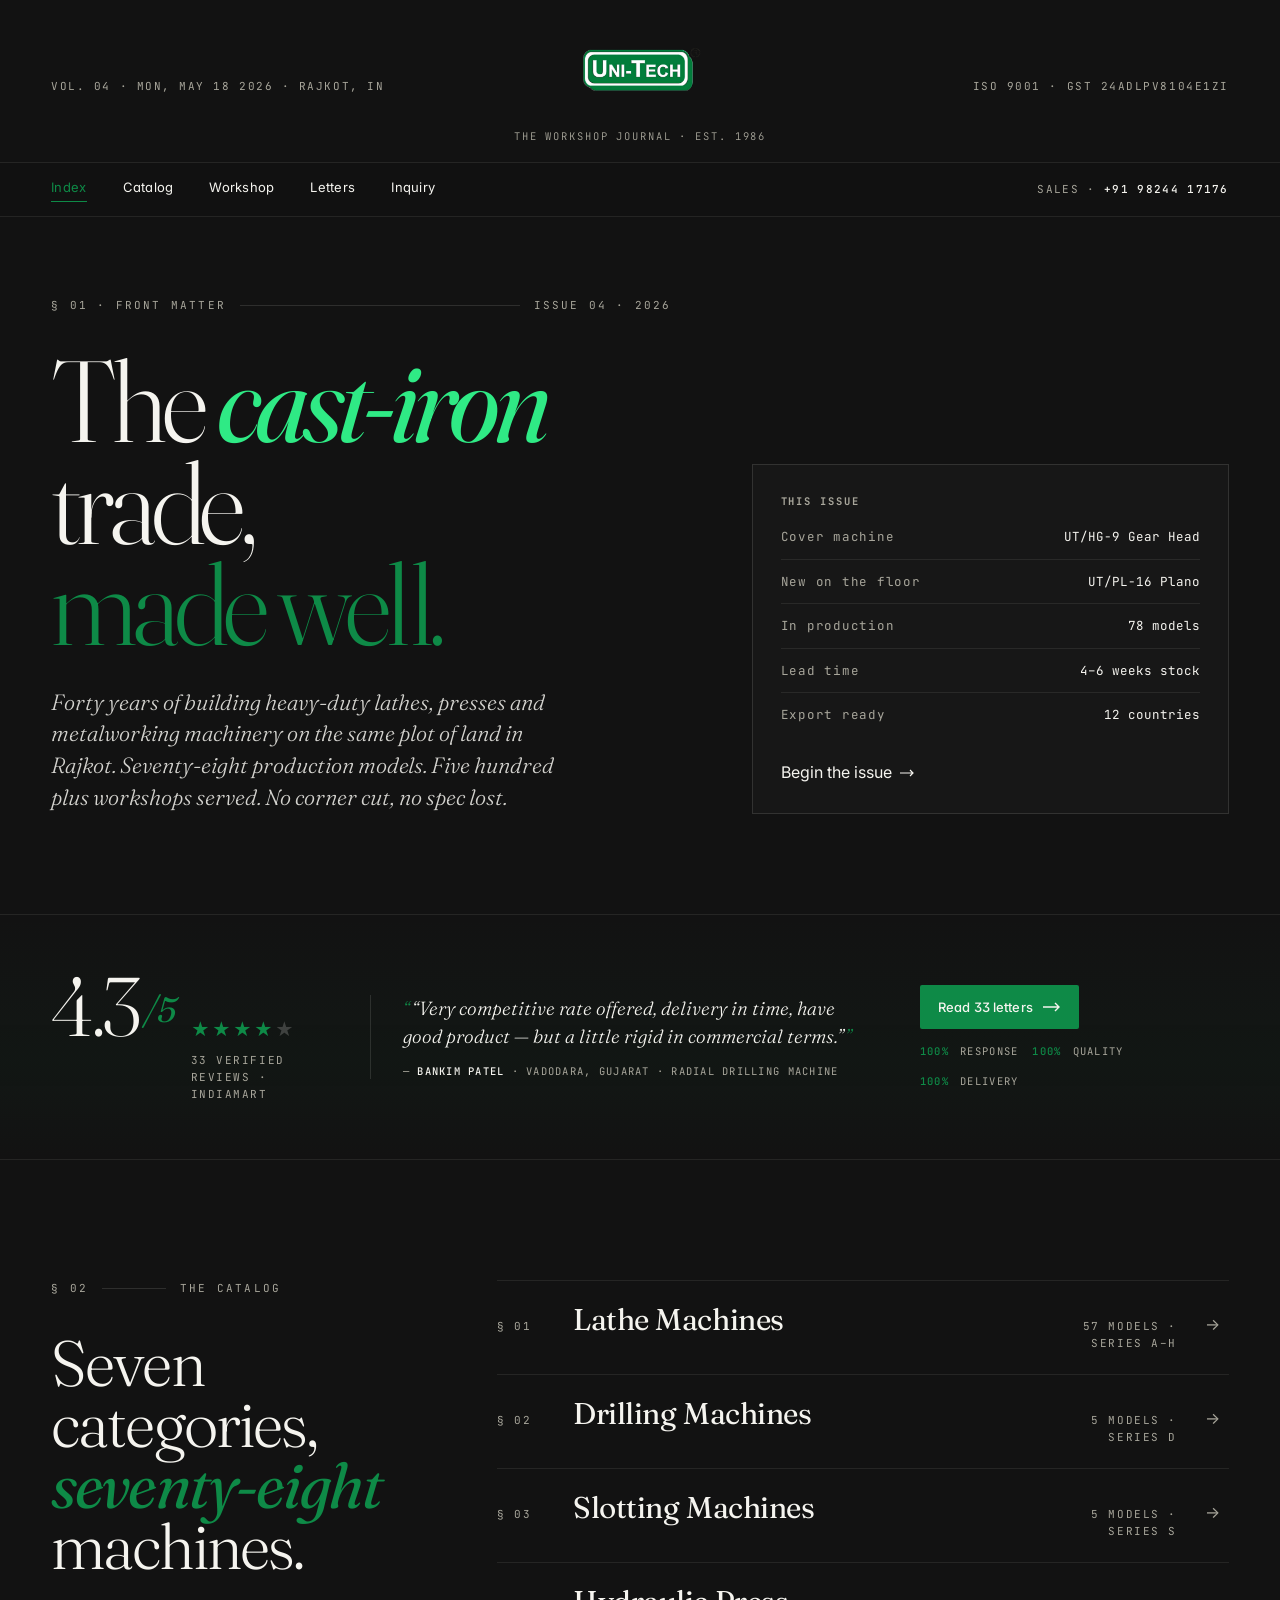
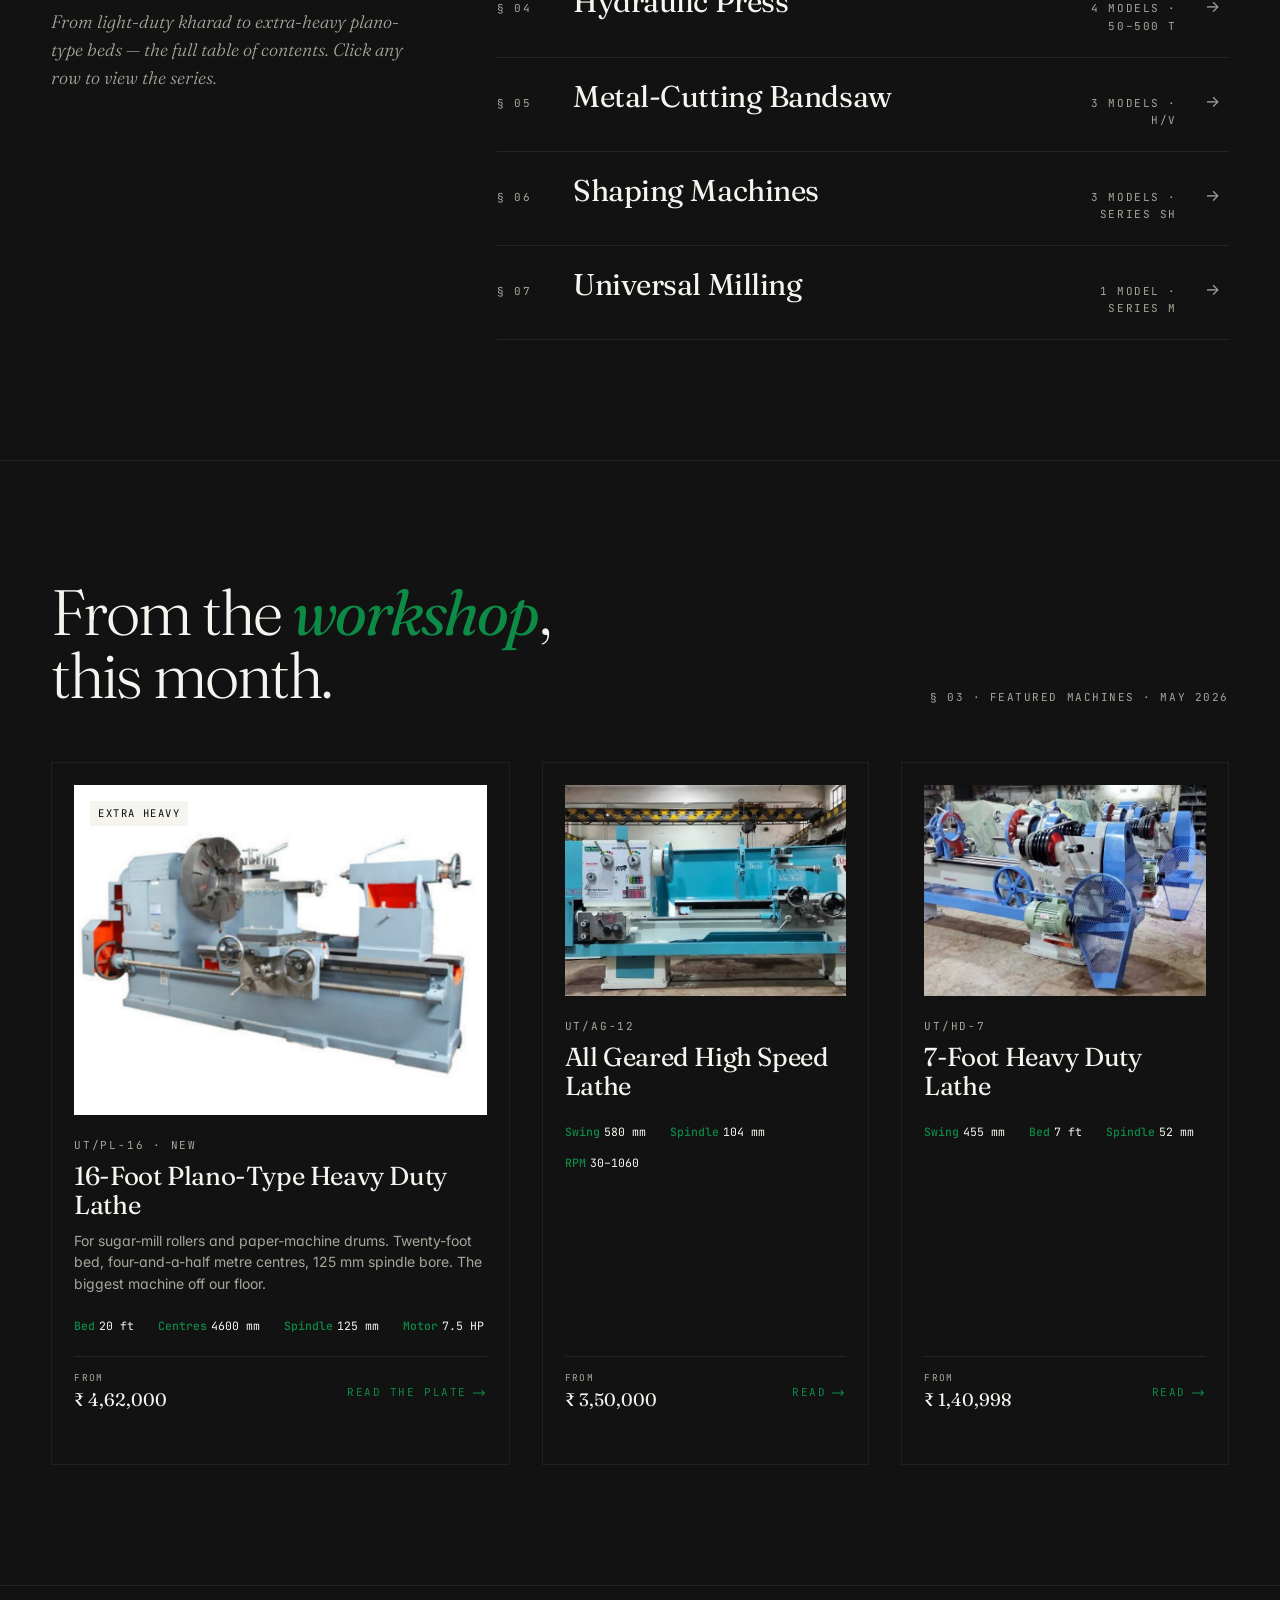
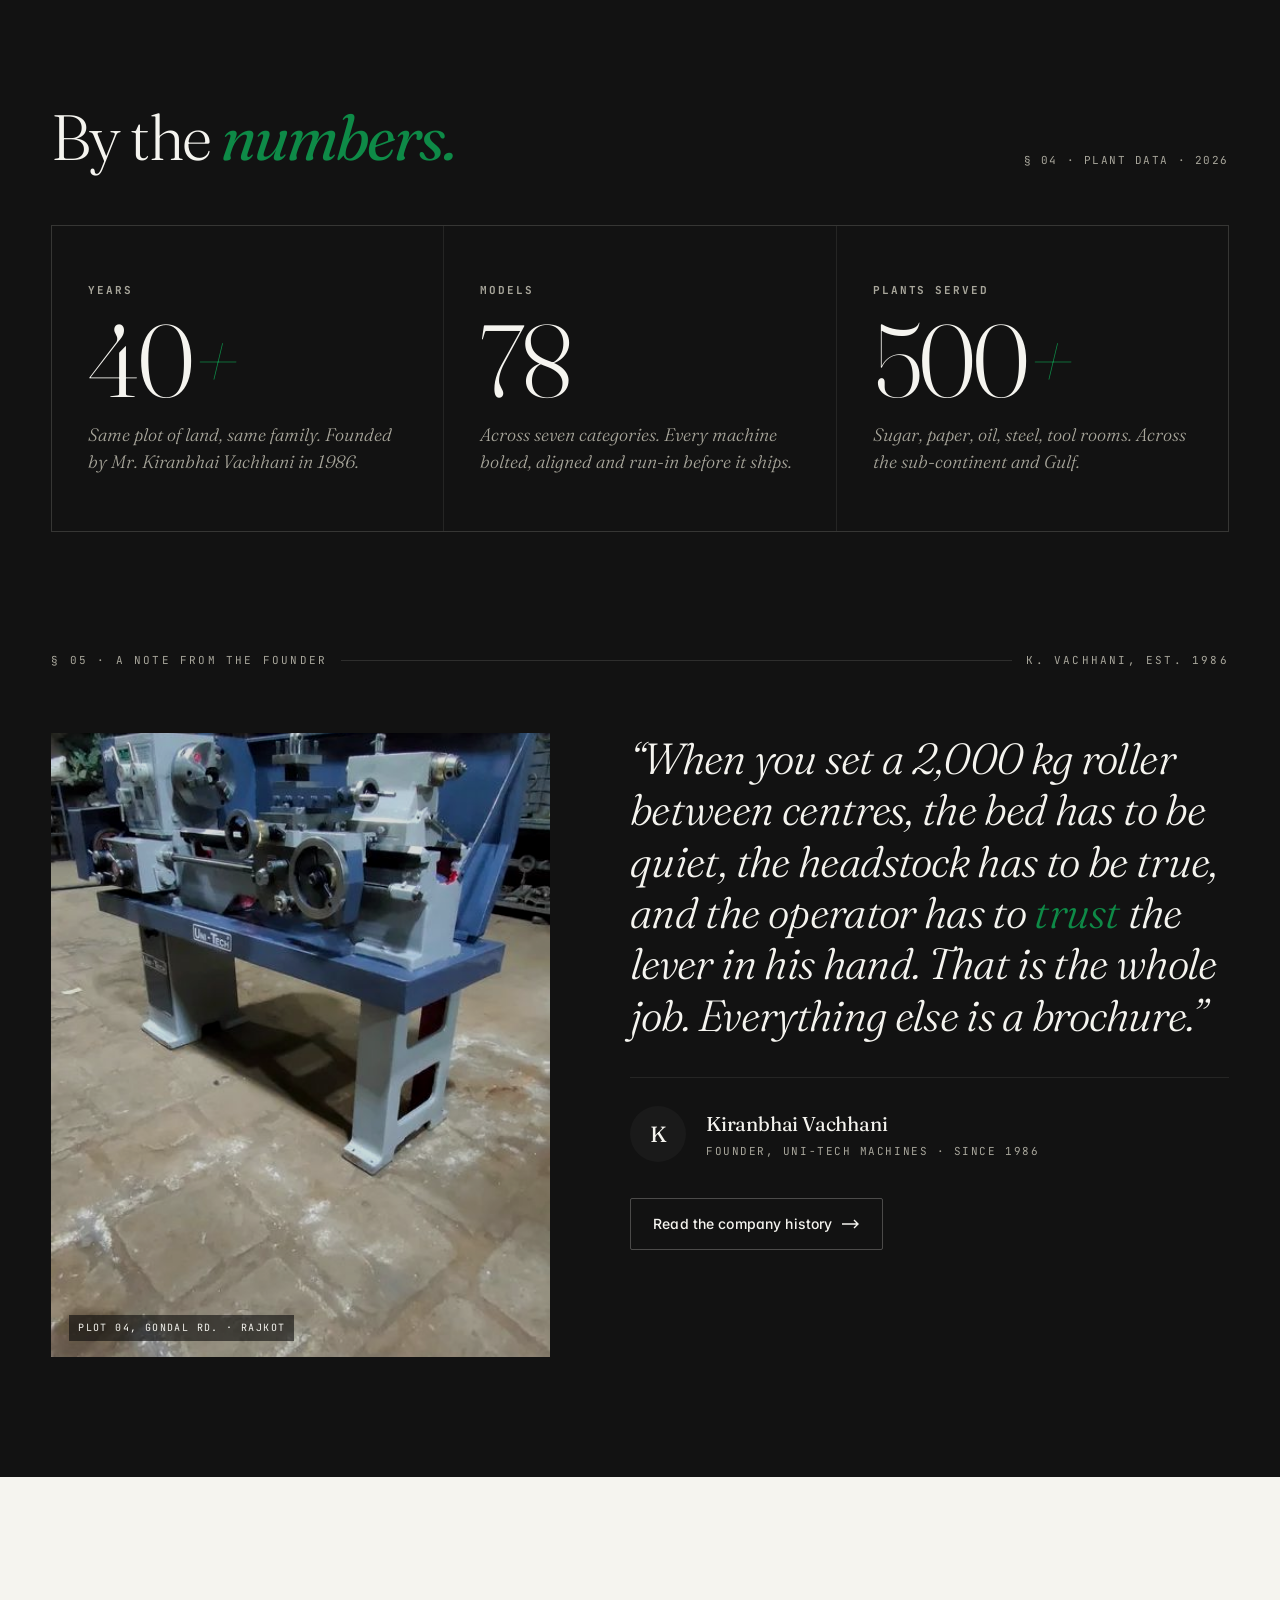
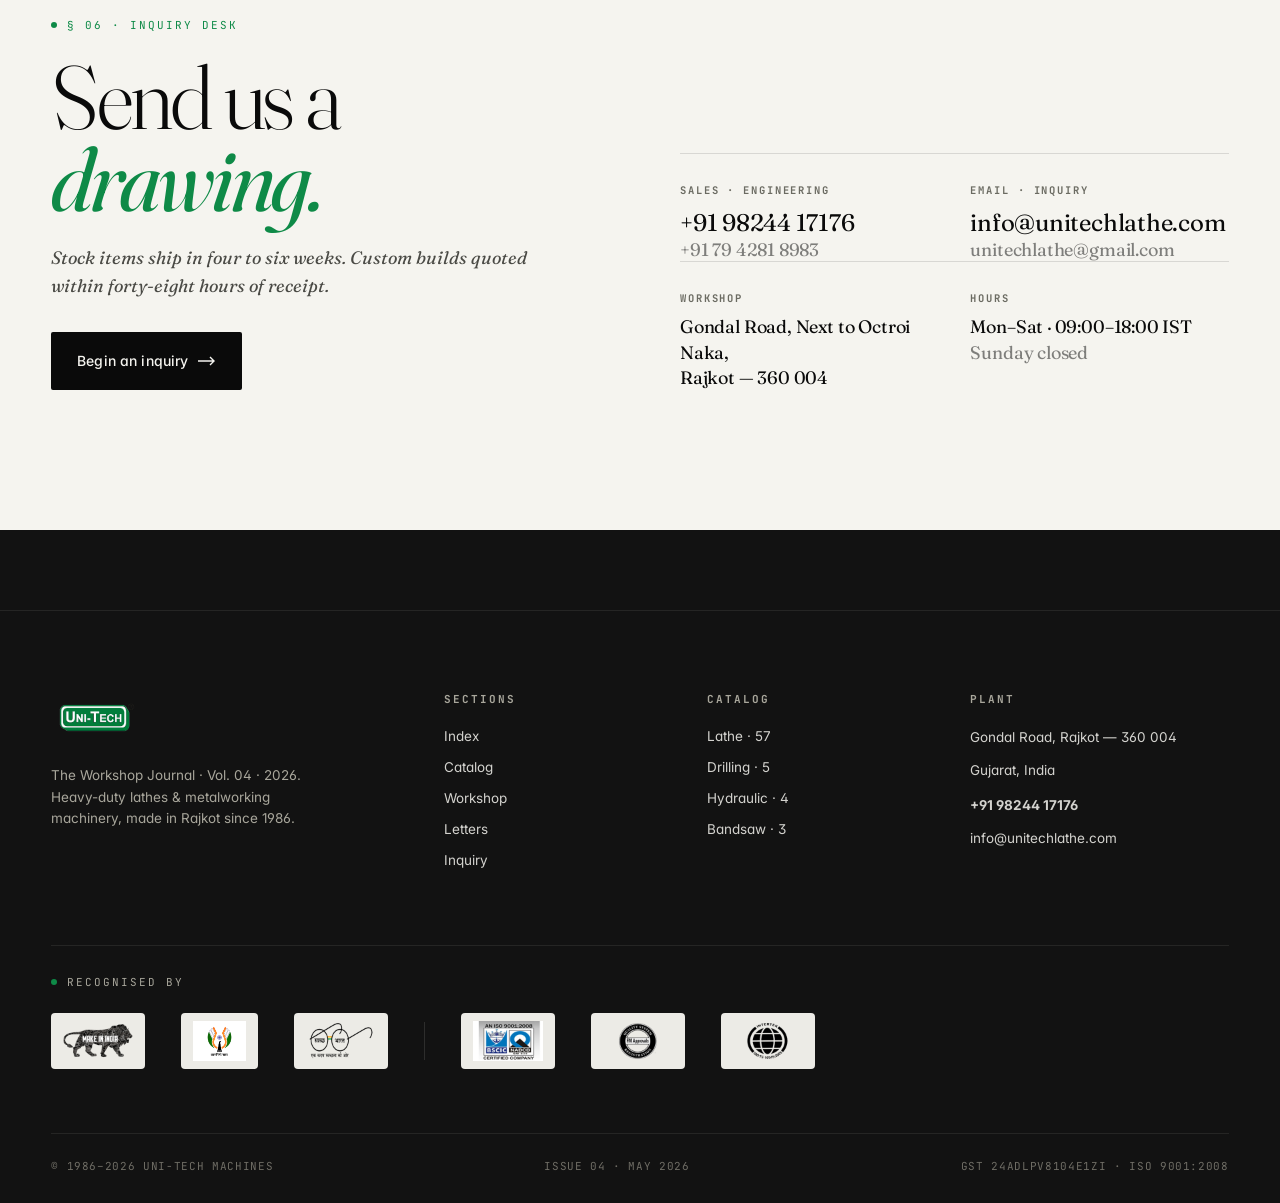
==== index.html @ 5b6d9d70 "Update UniTech website with latest changes" ====
<!doctype html>
<html lang="en">
<head>
  <meta charset="UTF-8" />
  <meta name="viewport" content="width=device-width, initial-scale=1" />

  <!-- Primary SEO -->
  <title>Uni-Tech Machines — Heavy-Duty Lathe & Industrial Machinery Manufacturer in Rajkot, India</title>
  <meta name="description" content="Manufacturer of heavy-duty lathe machines, hydraulic press, slotting, drilling, shaping and bandsaw machines in Rajkot, Gujarat since 1986. 78 production models. ISO 9001:2008 certified. Trusted by 500+ workshops across India and 12 export markets." />
  <meta name="keywords" content="lathe machine manufacturer, heavy duty lathe, gear head lathe, plano type lathe, hydraulic press, slotting machine, drilling machine, bandsaw machine, milling machine, Rajkot, Gujarat, India, Uni-Tech Machines, ISO 9001:2008, industrial machinery, metalworking equipment" />
  <meta name="author" content="Uni-Tech Machines" />
  <meta name="robots" content="index, follow, max-image-preview:large" />
  <link rel="canonical" href="https://www.unitechmachines.in/" />
  <meta name="theme-color" content="#0E8A47" />
  <link rel="icon" href="img/logos/fevicon.png" />

  <!-- Open Graph -->
  <meta property="og:type" content="website" />
  <meta property="og:site_name" content="Uni-Tech Machines" />
  <meta property="og:title" content="Uni-Tech Machines — Heavy-Duty Lathes Since 1986" />
  <meta property="og:description" content="Manufacturer of industrial lathe machines, hydraulic press and metalworking equipment in Rajkot, Gujarat. 78 production models, ISO 9001:2008 certified." />
  <meta property="og:url" content="https://www.unitechmachines.in/" />
  <meta property="og:image" content="https://www.unitechmachines.in/img/products/heavy-duty-gear-head-lathe-machine.jpg" />
  <meta property="og:locale" content="en_IN" />

  <!-- Twitter -->
  <meta name="twitter:card" content="summary_large_image" />
  <meta name="twitter:title" content="Uni-Tech Machines — Heavy-Duty Lathes Since 1986" />
  <meta name="twitter:description" content="Industrial lathe & metalworking machinery manufactured in Rajkot, India since 1986. 78 production models." />
  <meta name="twitter:image" content="https://www.unitechmachines.in/img/products/heavy-duty-gear-head-lathe-machine.jpg" />

  <!-- Structured data: Organization + LocalBusiness -->
  <script type="application/ld+json">
  {
    "@context": "https://schema.org",
    "@graph": [
      {
        "@type": "Organization",
        "@id": "https://www.unitechmachines.in/#org",
        "name": "Uni-Tech Machines",
        "alternateName": "Uni-Tech",
        "url": "https://www.unitechmachines.in/",
        "logo": "https://www.unitechmachines.in/img/logos/logo.png",
        "foundingDate": "1986",
        "founder": { "@type": "Person", "name": "Kiranbhai Vachhani" },
        "taxID": "24ADLPV8104E1ZI",
        "address": {
          "@type": "PostalAddress",
          "streetAddress": "Gondal Road, Next To Octroi Naka, Behind Glo Tech Steel",
          "addressLocality": "Rajkot",
          "addressRegion": "Gujarat",
          "postalCode": "360004",
          "addressCountry": "IN"
        },
        "contactPoint": [
          { "@type": "ContactPoint", "telephone": "+91-98244-17176", "contactType": "sales", "areaServed": ["IN","AE","SA","NG","KE"], "availableLanguage": ["en","hi","gu"] },
          { "@type": "ContactPoint", "telephone": "+91-79-4281-8983", "contactType": "customer service" }
        ],
        "sameAs": []
      },
      {
        "@type": "LocalBusiness",
        "@id": "https://www.unitechmachines.in/#localbusiness",
        "name": "Uni-Tech Machines",
        "image": "https://www.unitechmachines.in/img/products/heavy-duty-gear-head-lathe-machine.jpg",
        "url": "https://www.unitechmachines.in/",
        "telephone": "+91-98244-17176",
        "email": "info@unitechlathe.com",
        "priceRange": "₹₹",
        "address": {
          "@type": "PostalAddress",
          "streetAddress": "Gondal Road, Next To Octroi Naka, Behind Glo Tech Steel",
          "addressLocality": "Rajkot",
          "addressRegion": "Gujarat",
          "postalCode": "360004",
          "addressCountry": "IN"
        },
        "geo": { "@type": "GeoCoordinates", "latitude": 22.2718, "longitude": 70.7765 },
        "openingHoursSpecification": [
          { "@type": "OpeningHoursSpecification", "dayOfWeek": ["Monday","Tuesday","Wednesday","Thursday","Friday","Saturday"], "opens": "09:00", "closes": "18:00" }
        ],
        "aggregateRating": { "@type": "AggregateRating", "ratingValue": "4.3", "reviewCount": "33" }
      },
      {
        "@type": "WebSite",
        "@id": "https://www.unitechmachines.in/#website",
        "url": "https://www.unitechmachines.in/",
        "name": "Uni-Tech Machines",
        "publisher": { "@id": "https://www.unitechmachines.in/#org" },
        "potentialAction": {
          "@type": "SearchAction",
          "target": { "@type": "EntryPoint", "urlTemplate": "https://www.unitechmachines.in/catalog.html?q={search_term_string}" },
          "query-input": "required name=search_term_string"
        }
      }
    ]
  }
  </script>
  <link rel="preconnect" href="https://fonts.googleapis.com" />
  <link rel="preconnect" href="https://fonts.gstatic.com" crossorigin />
  <link href="https://fonts.googleapis.com/css2?family=Fraunces:ital,opsz,wght@0,9..144,300..700;1,9..144,300..700&family=Inter:wght@300;400;500;600;700&family=JetBrains+Mono:wght@400;500&display=swap" rel="stylesheet" />
  <link rel="stylesheet" href="css/base.css" />
  <link rel="stylesheet" href="css/shared.css" />
  <!-- Theme Studio — live color/font customizer. Activates with ?customize or Ctrl+Shift+T -->
  <script src="js/theme-customizer.js"></script>
  <style>
    body{ background: var(--ink-2); }

    /* ===== Editorial top ===== */
    .masthead{
      padding: 28px 0 18px;
      border-bottom: 1px solid rgba(245,244,239,.08);
    }
    .masthead-inner{ display:grid; grid-template-columns: 1fr auto 1fr; gap: 24px; align-items: center; }
    .masthead .left, .masthead .right{ font-family: var(--f-mono); font-size: 11px; letter-spacing:.14em; text-transform:uppercase; color: var(--bone-mute); }
    .masthead .right{ text-align: right; }
    .masthead .center{ font-family: var(--f-display); font-style: italic; font-weight: 300; font-size: 32px; letter-spacing: -0.01em; text-align: center; }
    .masthead .center small{ display:block; font-family: var(--f-mono); font-size: 10.5px; letter-spacing:.18em; text-transform: uppercase; color: var(--bone-mute); margin-top: 6px; font-style: normal; }
    .nav2{
      display:flex; justify-content:space-between; align-items: center;
      padding: 14px 0; border-bottom: 1px solid rgba(245,244,239,.08);
      position: sticky; top:0; z-index: 50;
      background: rgba(18,18,18,.85); backdrop-filter: blur(12px);
    }
    .nav2-links{ display:flex; gap: 36px; }
    .nav2-links a{
      font-family: var(--f-sans); font-size: 13px; color: var(--bone);
      letter-spacing: 0.02em; padding-bottom: 4px;
      border-bottom: 1px solid transparent;
    }
    .nav2-links a:hover, .nav2-links a.active{ border-color: var(--rust); color: var(--rust); }
    .nav2 .meta{ font-family: var(--f-mono); font-size: 11px; letter-spacing:.12em; color: var(--bone-mute); text-transform: uppercase; }
    .nav2 .meta b{ color: var(--bone); font-weight: 500; }

    /* ===== Hero (editorial) ===== */
    .hero2{
      padding: 80px 0 100px;
      border-bottom: 1px solid rgba(245,244,239,.08);
    }
    .hero2-grid{
      display: grid; grid-template-columns: 1.3fr 1fr; gap: 80px; align-items: end;
    }
    .hero2 .lede-num{
      font-family: var(--f-mono); font-size: 11px; letter-spacing: .2em; text-transform: uppercase;
      color: var(--bone-mute); margin-bottom: 36px;
      display: flex; align-items: center; gap: 14px;
    }
    .hero2 .lede-num .line{ flex:1; height:1px; background: rgba(245,244,239,.12); }
    .hero2 h1{
      font-family: var(--f-display); font-weight: 300;
      font-size: clamp(60px, 9vw, 152px);
      line-height: 0.88;
      letter-spacing: -0.045em;
      color: var(--bone);
    }
    .hero2 h1 em{ font-style: italic; font-weight: 400; }
    .hero2 h1 .ru{ color: var(--rust); }
    .hero2 .hero2-sub{
      font-family: var(--f-display); font-style: italic; font-weight: 300;
      font-size: 22px; line-height: 1.45; color: var(--bone); opacity: .85;
      max-width: 36ch; margin-top: 32px;
    }
    .hero2 .meta-card{
      border: 1px solid rgba(245,244,239,.12);
      padding: 28px;
      background: rgba(245,244,239,.02);
    }
    .hero2 .meta-card h5{ font-family: var(--f-mono); font-size: 10.5px; letter-spacing:.18em; text-transform: uppercase; color: var(--bone-mute); margin-bottom: 18px; }
    .hero2 .meta-card .item{ display:flex; justify-content:space-between; align-items: baseline; padding: 12px 0; border-top: 1px solid rgba(245,244,239,.08); font-family: var(--f-mono); font-size: 12.5px; }
    .hero2 .meta-card .item:first-of-type{ border-top: 0; padding-top: 0; }
    .hero2 .meta-card .item .k{ color: var(--bone-mute); letter-spacing:.06em; }
    .hero2 .meta-card .item .v{ color: var(--bone); }

    /* ===== Hero plate (technical photo + schematic) ===== */
    .plate{
      padding-bottom: 96px;
      border-bottom: 1px solid rgba(245,244,239,.08);
    }
    .plate-inner{
      display:grid; grid-template-columns: 0.7fr 1.3fr 0.6fr; gap: 32px; align-items: stretch;
    }
    .plate-photo{
      aspect-ratio: 4/5;
      position: relative;
      background: var(--ink-3);
      overflow: hidden;
    }
    .plate-photo img{ position:absolute; inset:0; width:100%; height:100%; object-fit: cover; filter: contrast(1.05) saturate(.9) brightness(.85); }
    .plate-photo .stamp{
      position: absolute; left: 16px; bottom: 14px;
      font-family: var(--f-mono); font-size: 10.5px; letter-spacing:.14em; text-transform: uppercase;
      color: var(--bone);
      background: rgba(10,10,10,.7); padding: 6px 10px;
    }
    .plate-photo .stamp em{ color: var(--rust); font-style: normal; }

    .plate-feature{
      position:relative;
      background: var(--ink-3);
      aspect-ratio: 5/6;
      overflow: hidden;
    }
    .plate-feature img{ position:absolute; inset:0; width:100%; height:100%; object-fit: cover; filter: contrast(1.04) brightness(.84) saturate(.88); }
    .plate-feature::before{
      content:""; position:absolute; inset:0;
      background:
        linear-gradient(180deg, transparent 50%, rgba(10,10,10,.7) 100%),
        radial-gradient(closest-side at 50% 55%, transparent 60%, rgba(10,10,10,.35) 100%);
      z-index: 1;
    }
    .plate-feature .frame{
      position:absolute; inset: 14px; border: 1px solid rgba(245,244,239,.18); z-index: 1;
      pointer-events: none;
    }
    .plate-feature .annot{
      position:absolute; z-index: 2;
      font-family: var(--f-mono); font-size: 10.5px; color: var(--bone); letter-spacing: .08em; text-transform: uppercase;
      display:flex; align-items:center; gap: 8px;
    }
    .plate-feature .annot::before{ content:""; width:6px; height:6px; border-radius:50%; background: var(--rust); display:inline-block; }
    .plate-feature .a1{ top: 22px; left: 24px; }
    .plate-feature .a2{ top: 42%; right: 24px; }
    .plate-feature .a3{ top: 72%; left: 24px; }
    .plate-feature .caption{
      position:absolute; left:24px; right:24px; bottom: 22px; z-index: 2;
      display:flex; justify-content:space-between; align-items: end; gap: 18px;
      font-family: var(--f-mono); font-size: 11px; color: var(--bone); letter-spacing: .12em; text-transform: uppercase;
    }
    .plate-feature .caption .title{ font-family: var(--f-display); font-size: 22px; line-height: 1.2; letter-spacing: -0.01em; text-transform: none; max-width: 18ch; color: var(--bone); }

    .plate-specs{
      padding: 24px 0;
      display: flex; flex-direction: column; justify-content: space-between;
    }
    .plate-specs .item{
      padding: 14px 0; border-top: 1px solid rgba(245,244,239,.08);
    }
    .plate-specs .item:first-child{ border-top: 0; padding-top: 0; }
    .plate-specs .k{ font-family: var(--f-mono); font-size: 10.5px; letter-spacing:.14em; text-transform: uppercase; color: var(--bone-mute); display:block; margin-bottom: 4px; }
    .plate-specs .v{ font-family: var(--f-display); font-size: 30px; line-height: 1; font-weight: 300; letter-spacing: -0.02em; }
    .plate-specs .v span{ font-family: var(--f-sans); font-size: 14px; color: var(--bone-mute); margin-left: 6px; }
    .plate-specs .open{
      margin-top: 24px;
      display:inline-flex; align-items:center; gap: 10px;
      font-family: var(--f-mono); font-size: 11px; letter-spacing:.18em; text-transform: uppercase;
      color: var(--rust);
    }

    /* ===== Reviews strip (social proof) ===== */
    .reviews-strip{
      padding: 56px 0;
      border-bottom: 1px solid rgba(245,244,239,.08);
      background: linear-gradient(180deg, transparent 0%, rgba(14,138,71,.04) 60%, transparent 100%);
    }
    .rs-grid{ display:grid; grid-template-columns: 0.85fr 1.6fr 1fr; gap: 56px; align-items: center; }
    .rs-rating{ display:flex; align-items: baseline; gap: 18px; }
    .rs-num{
      font-family: var(--f-display); font-weight: 300;
      font-size: clamp(60px, 6.5vw, 88px); line-height: 0.85; letter-spacing: -0.035em;
      color: var(--bone);
    }
    .rs-num em{ font-style: italic; color: var(--rust); font-size: 0.42em; font-weight: 400; margin-left: 4px; vertical-align: 0.4em; }
    .rs-stars{ color: var(--rust); font-size: 18px; letter-spacing: 2px; }
    .rs-stars span{ color: rgba(245,244,239,.2); }
    .rs-count{ font-family: var(--f-mono); font-size: 11px; letter-spacing: .14em; text-transform: uppercase; color: var(--bone-mute); margin-top: 8px; }
    .rs-quote{ border-left: 1px solid rgba(245,244,239,.12); padding-left: 32px; }
    .rs-quote p{ font-family: var(--f-display); font-style: italic; font-weight: 300; font-size: 19px; line-height: 1.45; color: var(--bone); }
    .rs-quote p::before{ content: "“"; color: var(--rust); margin-right: 2px; }
    .rs-quote p::after{ content: "”"; color: var(--rust); margin-left: 2px; }
    .rs-attr{ font-family: var(--f-mono); font-size: 10.5px; letter-spacing: .12em; text-transform: uppercase; color: var(--bone-mute); margin-top: 12px; }
    .rs-attr b{ color: var(--bone); font-weight: 500; }
    .rs-link{ display:flex; flex-direction: column; align-items: flex-start; gap: 14px; }
    .rs-link .btn{ padding: 12px 18px; font-size: 13px; }
    .rs-sat{ display:flex; gap: 14px; flex-wrap: wrap; }
    .rs-sat span{ font-family: var(--f-mono); font-size: 10.5px; letter-spacing: .12em; text-transform: uppercase; color: var(--bone-mute); }
    .rs-sat b{ color: var(--rust); font-weight: 500; margin-right: 4px; }
    @media (max-width: 1100px){
      .rs-grid{ grid-template-columns: 1fr; gap: 24px; }
      .rs-quote{ border-left: 0; padding-left: 0; border-top: 1px solid rgba(245,244,239,.08); padding-top: 24px; }
      .rs-link{ align-items: stretch; }
    }
    /* ===== /Reviews strip ===== */

    /* ===== Sections ===== */
    section.s{ padding: 120px 0; border-bottom: 1px solid rgba(245,244,239,.08); }
    .toc{ display:grid; grid-template-columns: 1fr 2fr; gap: 80px; align-items: start; }
    .toc h2{ font-family: var(--f-display); font-weight: 300; font-size: clamp(40px, 5vw, 76px); line-height: 0.95; letter-spacing: -0.03em; }
    .toc h2 em{ font-style: italic; color: var(--rust); font-weight: 400; }
    .toc .col-text{ font-family: var(--f-display); font-style: italic; font-weight: 300; font-size: 18px; line-height: 1.55; color: var(--bone-mute); max-width: 38ch; margin-top: 32px; }
    .toc-list{ }
    .toc-row{
      display:grid; grid-template-columns: 48px 1fr 110px 24px;
      gap: 28px; align-items: baseline;
      padding: 22px 0;
      border-top: 1px solid rgba(245,244,239,.08);
      transition: background .25s var(--ease), padding-left .25s var(--ease);
      position: relative;
    }
    .toc-row:last-child{ border-bottom: 1px solid rgba(245,244,239,.08); }
    .toc-row:hover{ padding-left: 12px; background: rgba(245,244,239,.02); }
    .toc-row:hover .toc-name{ color: var(--rust); }
    .toc-row:hover .toc-arrow{ transform: translateX(4px); color: var(--rust); }
    .toc-num{ font-family: var(--f-mono); font-size: 11px; color: var(--bone-mute); letter-spacing: .14em; }
    .toc-name{ font-family: var(--f-display); font-size: 30px; letter-spacing: -0.015em; line-height: 1.1; transition: color .25s var(--ease); }
    .toc-meta{ font-family: var(--f-mono); font-size: 11px; color: var(--bone-mute); letter-spacing: .14em; text-transform: uppercase; text-align: right; }
    .toc-arrow{ color: var(--bone-mute); transition: transform .25s var(--ease), color .25s var(--ease); }

    /* ===== Featured carousel-style row ===== */
    .features-head{ display:flex; justify-content:space-between; align-items: end; margin-bottom: 56px; }
    .features-head h2{ font-family: var(--f-display); font-weight: 300; font-size: clamp(40px, 5vw, 72px); line-height: 0.98; letter-spacing: -0.03em; max-width: 20ch; }
    .features-head h2 em{ font-style: italic; color: var(--rust); font-weight: 400; }
    .features-head .meta{
      font-family: var(--f-mono); font-size: 11px; letter-spacing:.14em; text-transform: uppercase; color: var(--bone-mute);
    }
    .features-grid{
      display: grid; grid-template-columns: 1.4fr 1fr 1fr; gap: 32px;
    }
    .feature-card{
      background: var(--ink-2);
      border: 1px solid rgba(245,244,239,.06);
      padding: 22px;
      transition: border-color .25s var(--ease);
      display:flex; flex-direction:column; gap: 22px;
    }
    .feature-card:hover{ border-color: rgba(255,106,26,.5); }
    .feature-card .photo{
      aspect-ratio: 4/3; position: relative; overflow: hidden; background: var(--ink-3);
    }
    .feature-card.big .photo{ aspect-ratio: 5/4; }
    .feature-card .photo img{ width:100%; height:100%; object-fit: cover; transition: transform .5s var(--ease); }
    .feature-card:hover .photo img{ transform: scale(1.03); }
    .feature-card .photo .ribbon{
      position:absolute; top: 16px; left: 16px;
      font-family: var(--f-mono); font-size: 10.5px; letter-spacing:.14em; text-transform: uppercase;
      background: var(--bone); color: var(--ink); padding: 4px 8px;
    }
    .feature-card .id{ font-family: var(--f-mono); font-size: 11px; letter-spacing:.16em; color: var(--bone-mute); text-transform: uppercase; }
    .feature-card h3{ font-family: var(--f-display); font-size: 26px; line-height: 1.1; letter-spacing: -0.015em; font-weight: 400; }
    .feature-card .desc{ color: var(--bone-mute); font-size: 14px; line-height: 1.55; }
    .feature-card .row-spec{ display:flex; flex-wrap:wrap; gap: 14px 24px; font-family: var(--f-mono); font-size: 11.5px; }
    .feature-card .row-spec span b{ color: var(--rust); font-weight: 500; margin-right: 4px; }
    .feature-card .foot{ display:flex; justify-content:space-between; align-items:center; padding-top: 14px; border-top: 1px solid rgba(245,244,239,.08); margin-top: auto; }
    .feature-card .price{ font-family: var(--f-display); font-size: 18px; }
    .feature-card .price small{ font-family: var(--f-mono); font-size: 9.5px; color: var(--bone-mute); letter-spacing: .14em; text-transform: uppercase; display:block; }
    .feature-card .more{ font-family: var(--f-mono); font-size: 11px; color: var(--rust); letter-spacing: .14em; text-transform: uppercase; display:inline-flex; align-items:center; gap: 6px; }

    /* ===== Quote / heritage block ===== */
    .quote-grid{
      display:grid; grid-template-columns: 1fr 1.2fr; gap: 80px; align-items: start;
    }
    .quote-text{ font-family: var(--f-display); font-weight: 300; font-style: italic; font-size: clamp(28px, 3.4vw, 46px); line-height: 1.18; letter-spacing: -0.015em; color: var(--bone); }
    .quote-text .ru{ color: var(--rust); }
    .quote-meta{ margin-top: 36px; display:flex; gap: 20px; align-items: center; padding-top: 28px; border-top: 1px solid rgba(245,244,239,.08); }
    .quote-meta .name{ font-family: var(--f-display); font-size: 20px; letter-spacing: -0.01em; }
    .quote-meta .role{ font-family: var(--f-mono); font-size: 11px; color: var(--bone-mute); letter-spacing: .14em; text-transform: uppercase; display:block; margin-top: 4px; }
    .quote-photo{ aspect-ratio: 4/5; background: var(--ink-3); overflow: hidden; position: relative; }
    .quote-photo img{ width:100%; height:100%; object-fit: cover; filter: contrast(1.05) saturate(.95) brightness(.85); }
    .quote-photo .stamp{ position:absolute; left:18px; bottom: 16px; font-family: var(--f-mono); font-size: 10px; letter-spacing: .14em; color: var(--bone); background: rgba(10,10,10,.6); padding: 5px 9px; text-transform: uppercase; }

    /* ===== By the numbers (editorial) ===== */
    .numbers-grid{
      display: grid; grid-template-columns: repeat(3, 1fr); gap: 1px;
      background: rgba(245,244,239,.08);
      border: 1px solid rgba(245,244,239,.08);
    }
    .nbr{ background: var(--ink-2); padding: 56px 36px; min-height: 280px; display:flex; flex-direction:column; gap: 16px; justify-content:space-between; }
    .nbr h4{ font-family: var(--f-mono); font-size: 11px; letter-spacing:.18em; text-transform: uppercase; color: var(--bone-mute); }
    .nbr h3{ font-family: var(--f-display); font-weight: 300; font-size: clamp(72px, 8vw, 128px); line-height: 0.88; letter-spacing: -0.04em; }
    .nbr h3 em{ font-style: italic; color: var(--rust); }
    .nbr p{ font-family: var(--f-display); font-style: italic; font-weight: 300; font-size: 18px; line-height: 1.5; color: var(--bone-mute); }

    /* ===== Contact teaser ===== */
    .contact-teaser{
      padding: 140px 0;
      background: var(--bone);
      color: var(--ink);
    }
    .contact-teaser .wrap{ display:grid; grid-template-columns: 1fr 1fr; gap: 80px; align-items: end; }
    .contact-teaser h2{ font-family: var(--f-display); font-weight: 300; font-size: clamp(50px, 7vw, 110px); line-height: .92; letter-spacing: -0.035em; }
    .contact-teaser h2 em{ font-style: italic; color: var(--rust-deep); font-weight: 400; }
    .contact-teaser .signature{ font-family: var(--f-display); font-style: italic; font-size: 18px; color: #4a4a45; max-width: 44ch; }
    .contact-teaser .row{
      display:grid; grid-template-columns: 1fr 1fr; gap: 32px;
      padding-top: 28px; border-top: 1px solid rgba(10,10,10,.12); margin-top: 36px;
    }
    .contact-teaser h5{ font-family: var(--f-mono); font-size: 10.5px; letter-spacing:.18em; text-transform: uppercase; color: #6b6b62; margin-bottom: 8px; }
    .contact-teaser .val{ font-family: var(--f-display); font-size: 24px; letter-spacing: -0.01em; line-height: 1.3; }
    .contact-teaser .btn{ margin-top: 32px; background: var(--ink); color: var(--bone); padding: 18px 26px; }
    .contact-teaser .btn:hover{ background: var(--rust); color: var(--ink); }

    @media (max-width: 1100px){
      .hero2-grid{ grid-template-columns: 1fr; gap: 48px; }
      .plate-inner{ grid-template-columns: 1fr; }
      .toc{ grid-template-columns: 1fr; gap: 36px; }
      .features-grid{ grid-template-columns: 1fr 1fr; }
      .feature-card.big{ grid-column: 1 / -1; }
      .quote-grid{ grid-template-columns: 1fr; gap: 36px; }
      .numbers-grid{ grid-template-columns: 1fr; }
      .contact-teaser .wrap{ grid-template-columns: 1fr; gap: 36px; }
      .masthead-inner{ grid-template-columns: 1fr; text-align: center; }
      .masthead .right{ text-align: center; }
    }
    @media (max-width: 640px){
      .features-grid{ grid-template-columns: 1fr; }
      .contact-teaser .row{ grid-template-columns: 1fr; }
    }
  </style>
<script src="js/site.js" defer></script>
</head>
<body>

  <!-- masthead -->
  <header class="masthead">
    <div class="wrap masthead-inner">
      <div class="left">Vol. 04 · Mon, May 18 2026 · Rajkot, IN</div>
      <div class="center"><img src="img/logos/unitech-logo-rounded.png" alt="Uni-Tech" class="brand-logo" data-utm-logo /><small>The Workshop Journal · est. 1986</small></div>
      <div class="right">ISO 9001 · GST 24ADLPV8104E1ZI</div>
    </div>
  </header>

  <!-- nav -->
  <nav class="nav2">
    <div class="wrap" style="display:flex; justify-content:space-between; align-items: center;">
      <div class="nav2-links">
        <a href="index.html" class="active">Index</a>
        <a href="catalog.html">Catalog</a>
        <a href="about.html">Workshop</a>
        <a href="testimonials.html">Letters</a>
        <a href="contact.html">Inquiry</a>
      </div>
      <div class="meta">Sales · <b>+91 98244 17176</b></div>
    </div>
  </nav>

  <!-- hero -->
  <section class="hero2" data-screen-label="Home">
    <div class="wrap hero2-grid">
      <div>
        <div class="lede-num"><span>§ 01 · Front matter</span><span class="line"></span><span>Issue 04 · 2026</span></div>
        <h1>The <em>cast-iron</em><br />trade,<br /><span class="ru">made well.</span></h1>
        <p class="hero2-sub">Forty years of building heavy-duty lathes, presses and metalworking machinery on the same plot of land in Rajkot. Seventy-eight production models. Five hundred plus workshops served. No corner cut, no spec lost.</p>
      </div>
      <div class="meta-card">
        <h5>This issue</h5>
        <div class="item"><span class="k">Cover machine</span><span class="v">UT/HG-9 Gear Head</span></div>
        <div class="item"><span class="k">New on the floor</span><span class="v">UT/PL-16 Plano</span></div>
        <div class="item"><span class="k">In production</span><span class="v">78 models</span></div>
        <div class="item"><span class="k">Lead time</span><span class="v">4–6 weeks stock</span></div>
        <div class="item"><span class="k">Export ready</span><span class="v">12 countries</span></div>
        <a href="#catalog" class="open" style="margin-top: 24px; display:inline-flex; align-items:center; gap:8px;">Begin the issue
          <svg width="16" height="8" viewBox="0 0 16 8" fill="none"><path d="M0 4h13M10 1l3 3-3 3" stroke="currentColor" stroke-width="1.2"/></svg>
        </a>
      </div>
    </div>
  </section>

  <!-- reviews strip — social proof -->
  <section class="reviews-strip">
    <div class="wrap">
      <div class="rs-grid">
        <div class="rs-rating">
          <div class="rs-num">4.3<em>/5</em></div>
          <div class="rs-meta">
            <div class="rs-stars" aria-label="4.3 out of 5">★★★★<span>★</span></div>
            <div class="rs-count">33 verified reviews · IndiaMART</div>
          </div>
        </div>
        <div class="rs-quote">
          <p>“Very competitive rate offered, delivery in time, have good product — but a little rigid in commercial terms.”</p>
          <div class="rs-attr">— <b>Bankim Patel</b> · Vadodara, Gujarat · Radial Drilling Machine</div>
        </div>
        <div class="rs-link">
          <a href="testimonials.html" class="btn btn-primary">Read 33 letters
            <svg class="arrow" viewBox="0 0 18 10" fill="none"><path d="M0 5h16M12 1l4 4-4 4" stroke="currentColor" stroke-width="1.4"/></svg>
          </a>
          <div class="rs-sat">
            <span><b>100%</b> Response</span>
            <span><b>100%</b> Quality</span>
            <span><b>100%</b> Delivery</span>
          </div>
        </div>
      </div>
    </div>
  </section>

  <!-- catalog TOC -->
  <section id="catalog" class="s">
    <div class="wrap toc">
      <div>
        <div class="lede-num" style="font-family: var(--f-mono); font-size: 11px; letter-spacing: .2em; text-transform: uppercase; color: var(--bone-mute); margin-bottom: 36px; display:flex; gap: 14px; align-items:center;">
          <span>§ 02</span><span style="height:1px; background: rgba(245,244,239,.12); width: 64px;"></span><span>The catalog</span>
        </div>
        <h2>Seven<br />categories,<br /><em>seventy-eight</em><br />machines.</h2>
        <p class="col-text">From light-duty kharad to extra-heavy plano-type beds — the full table of contents. Click any row to view the series.</p>
      </div>
      <div class="toc-list">
        <a class="toc-row" href="catalog.html?cat=lathe">
          <span class="toc-num">§ 01</span>
          <span class="toc-name">Lathe Machines</span>
          <span class="toc-meta">57 Models · Series A–H</span>
          <span class="toc-arrow">→</span>
        </a>
        <a class="toc-row" href="catalog.html?cat=drilling">
          <span class="toc-num">§ 02</span>
          <span class="toc-name">Drilling Machines</span>
          <span class="toc-meta">5 Models · Series D</span>
          <span class="toc-arrow">→</span>
        </a>
        <a class="toc-row" href="catalog.html?cat=slotting">
          <span class="toc-num">§ 03</span>
          <span class="toc-name">Slotting Machines</span>
          <span class="toc-meta">5 Models · Series S</span>
          <span class="toc-arrow">→</span>
        </a>
        <a class="toc-row" href="catalog.html?cat=hydraulic">
          <span class="toc-num">§ 04</span>
          <span class="toc-name">Hydraulic Press</span>
          <span class="toc-meta">4 Models · 50–500 T</span>
          <span class="toc-arrow">→</span>
        </a>
        <a class="toc-row" href="catalog.html?cat=bandsaw">
          <span class="toc-num">§ 05</span>
          <span class="toc-name">Metal-Cutting Bandsaw</span>
          <span class="toc-meta">3 Models · H/V</span>
          <span class="toc-arrow">→</span>
        </a>
        <a class="toc-row" href="catalog.html?cat=shaping">
          <span class="toc-num">§ 06</span>
          <span class="toc-name">Shaping Machines</span>
          <span class="toc-meta">3 Models · Series Sh</span>
          <span class="toc-arrow">→</span>
        </a>
        <a class="toc-row" href="catalog.html?cat=milling">
          <span class="toc-num">§ 07</span>
          <span class="toc-name">Universal Milling</span>
          <span class="toc-meta">1 Model · Series M</span>
          <span class="toc-arrow">→</span>
        </a>
      </div>
    </div>
  </section>

  <!-- features grid -->
  <section class="s">
    <div class="wrap">
      <div class="features-head">
        <h2>From the <em>workshop</em>,<br />this month.</h2>
        <div class="meta">§ 03 · Featured machines · May 2026</div>
      </div>
      <div class="features-grid">
        <a class="feature-card big" href="product.html?id=16-feet-heavy-duty-plano-lathe">
          <div class="photo">
            <span class="ribbon">Extra Heavy</span>
            <img src="img/products/heavy-duty-plano-type-lathe-machine.jpg" alt="16 ft Plano Type Lathe" />
          </div>
          <div>
            <div class="id">UT/PL-16 · NEW</div>
            <h3 style="margin-top: 8px;">16-Foot Plano-Type Heavy Duty Lathe</h3>
            <p class="desc" style="margin-top: 10px;">For sugar-mill rollers and paper-machine drums. Twenty-foot bed, four-and-a-half metre centres, 125 mm spindle bore. The biggest machine off our floor.</p>
          </div>
          <div class="row-spec">
            <span><b>Bed</b>20 ft</span>
            <span><b>Centres</b>4600 mm</span>
            <span><b>Spindle</b>125 mm</span>
            <span><b>Motor</b>7.5 HP</span>
          </div>
          <div class="foot">
            <div class="price"><small>From</small>₹ 4,62,000</div>
            <span class="more">Read the plate
              <svg width="14" height="8" viewBox="0 0 16 8" fill="none"><path d="M0 4h13M10 1l3 3-3 3" stroke="currentColor" stroke-width="1.2"/></svg>
            </span>
          </div>
        </a>

        <a class="feature-card" href="product.html?id=all-geared-high-speed-lathe-machine">
          <div class="photo">
            <img src="img/products/all-geared-high-speed-lathe-machine.jpg" alt="All Geared High Speed" />
          </div>
          <div>
            <div class="id">UT/AG-12</div>
            <h3 style="margin-top: 8px;">All Geared High Speed Lathe</h3>
          </div>
          <div class="row-spec">
            <span><b>Swing</b>580 mm</span>
            <span><b>Spindle</b>104 mm</span>
            <span><b>RPM</b>30–1060</span>
          </div>
          <div class="foot">
            <div class="price"><small>From</small>₹ 3,50,000</div>
            <span class="more">Read
              <svg width="14" height="8" viewBox="0 0 16 8" fill="none"><path d="M0 4h13M10 1l3 3-3 3" stroke="currentColor" stroke-width="1.2"/></svg>
            </span>
          </div>
        </a>

        <a class="feature-card" href="product.html?id=7-feet-heavy-duty-lathe">
          <div class="photo">
            <img src="img/products/7-feet-heavy-duty-lathe-machines.jpg" alt="7 Feet Heavy Duty Lathe" />
          </div>
          <div>
            <div class="id">UT/HD-7</div>
            <h3 style="margin-top: 8px;">7-Foot Heavy Duty Lathe</h3>
          </div>
          <div class="row-spec">
            <span><b>Swing</b>455 mm</span>
            <span><b>Bed</b>7 ft</span>
            <span><b>Spindle</b>52 mm</span>
          </div>
          <div class="foot">
            <div class="price"><small>From</small>₹ 1,40,998</div>
            <span class="more">Read
              <svg width="14" height="8" viewBox="0 0 16 8" fill="none"><path d="M0 4h13M10 1l3 3-3 3" stroke="currentColor" stroke-width="1.2"/></svg>
            </span>
          </div>
        </a>
      </div>
    </div>
  </section>

  <!-- numbers -->
  <section class="s" style="padding-bottom: 0; border-bottom: 0;">
    <div class="wrap">
      <div class="features-head" style="margin-bottom: 56px;">
        <h2>By the <em>numbers.</em></h2>
        <div class="meta">§ 04 · Plant data · 2026</div>
      </div>
      <div class="numbers-grid">
        <div class="nbr">
          <h4>Years</h4>
          <h3>40<em>+</em></h3>
          <p>Same plot of land, same family. Founded by Mr. Kiranbhai Vachhani in 1986.</p>
        </div>
        <div class="nbr">
          <h4>Models</h4>
          <h3>78</h3>
          <p>Across seven categories. Every machine bolted, aligned and run-in before it ships.</p>
        </div>
        <div class="nbr">
          <h4>Plants served</h4>
          <h3>500<em>+</em></h3>
          <p>Sugar, paper, oil, steel, tool rooms. Across the sub-continent and Gulf.</p>
        </div>
      </div>
    </div>
  </section>

  <!-- quote / heritage -->
  <section class="s" style="border-bottom: 0;">
    <div class="wrap">
      <div class="lede-num" style="font-family: var(--f-mono); font-size: 11px; letter-spacing: .2em; text-transform: uppercase; color: var(--bone-mute); margin-bottom: 64px; display:flex; gap: 14px; align-items:center;">
        <span>§ 05 · A note from the founder</span><span style="flex:1; height:1px; background: rgba(245,244,239,.12);"></span><span>K. Vachhani, est. 1986</span>
      </div>
      <div class="quote-grid">
        <div class="quote-photo">
          <img src="img/products/uni-tech-geared-lathes.jpg" alt="Workshop floor" />
          <div class="stamp">Plot 04, Gondal Rd. · Rajkot</div>
        </div>
        <div>
          <p class="quote-text">
            “When you set a 2,000 kg roller between centres, the bed has to be quiet, the headstock has to be true, and the operator has to <span class="ru">trust</span> the lever in his hand. That is the whole job. Everything else is a brochure.”
          </p>
          <div class="quote-meta">
            <div style="width: 56px; height: 56px; border-radius: 50%; background: var(--ink-3); display:grid; place-items:center; font-family: var(--f-display); font-size: 22px;">K</div>
            <div>
              <div class="name">Kiranbhai Vachhani</div>
              <div class="role">Founder, Uni-Tech Machines · since 1986</div>
            </div>
          </div>
          <a href="about.html" class="btn btn-ghost" style="margin-top: 36px;">Read the company history
            <svg class="arrow" viewBox="0 0 18 10" fill="none"><path d="M0 5h16M12 1l4 4-4 4" stroke="currentColor" stroke-width="1.4"/></svg>
          </a>
        </div>
      </div>
    </div>
  </section>

  <!-- contact teaser -->
  <section class="contact-teaser">
    <div class="wrap">
      <div>
        <div class="eyebrow" style="color: var(--rust-deep); margin-bottom: 22px;"><span class="dot"></span>§ 06 · Inquiry desk</div>
        <h2>Send us a <em>drawing.</em></h2>
        <p class="signature" style="margin-top: 24px;">Stock items ship in four to six weeks. Custom builds quoted within forty-eight hours of receipt.</p>
        <a href="contact.html" class="btn">Begin an inquiry
          <svg class="arrow" viewBox="0 0 18 10" fill="none"><path d="M0 5h16M12 1l4 4-4 4" stroke="currentColor" stroke-width="1.4"/></svg>
        </a>
      </div>
      <div>
        <div class="row">
          <div>
            <h5>Sales · Engineering</h5>
            <div class="val">+91 98244 17176</div>
            <div class="val" style="opacity:.5; font-size:18px;">+91 79 4281 8983</div>
          </div>
          <div>
            <h5>Email · Inquiry</h5>
            <div class="val">info@unitechlathe.com</div>
            <div class="val" style="opacity:.5; font-size:18px;">unitechlathe@gmail.com</div>
          </div>
        </div>
        <div class="row" style="margin-top: 0; padding-top: 28px;">
          <div>
            <h5>Workshop</h5>
            <div class="val" style="font-size: 18px; line-height: 1.4;">Gondal Road, Next to Octroi Naka,<br>Rajkot — 360 004</div>
          </div>
          <div>
            <h5>Hours</h5>
            <div class="val" style="font-size: 18px; line-height: 1.4;">Mon–Sat · 09:00–18:00 IST<br><span style="opacity:.5;">Sunday closed</span></div>
          </div>
        </div>
      </div>
    </div>
  </section>

  <!-- footer (lighter editorial) -->
  <footer class="foot" style="background: var(--ink-2);">
    <div class="wrap">
      <div class="foot-grid">
        <div class="foot-brand">
          <img src="img/logos/unitech-logo-rounded.png" alt="Uni-Tech" class="brand-logo sm" data-utm-logo style="margin: 0 0 18px 0;" />
          <p>The Workshop Journal · Vol. 04 · 2026. Heavy-duty lathes & metalworking machinery, made in Rajkot since 1986.</p>
        </div>
        <div>
          <h5>Sections</h5>
          <ul>
            <li><a href="index.html">Index</a></li>
            <li><a href="#catalog">Catalog</a></li>
            <li><a href="about.html">Workshop</a></li>
            <li><a href="testimonials.html">Letters</a></li>
            <li><a href="contact.html">Inquiry</a></li>
          </ul>
        </div>
        <div>
          <h5>Catalog</h5>
          <ul>
            <li><a href="catalog.html?cat=lathe">Lathe · 57</a></li>
            <li><a href="catalog.html?cat=drilling">Drilling · 5</a></li>
            <li><a href="catalog.html?cat=hydraulic">Hydraulic · 4</a></li>
            <li><a href="catalog.html?cat=bandsaw">Bandsaw · 3</a></li>
          </ul>
        </div>
        <div>
          <h5>Plant</h5>
          <ul style="font-size: 13.5px; color: var(--bone-mute); line-height: 1.7;">
            <li>Gondal Road, Rajkot — 360 004</li>
            <li>Gujarat, India</li>
            <li style="margin-top: 12px;"><b style="color:var(--bone)">+91 98244 17176</b></li>
            <li>info@unitechlathe.com</li>
          </ul>
        </div>
      </div>
      <!-- Certifications & national initiative strip -->
      <div class="foot-cert">
        <div class="foot-cert-eye"><span class="dot"></span>Recognised by</div>
        <div class="foot-cert-row">
          <img src="img/logos/make-in-india.png" alt="Make in India" />
          <img src="img/logos/atmanirbhar-bharat.jpg" alt="Atmanirbhar Bharat" />
          <img src="img/logos/swachh-bharat.png" alt="Swachh Bharat Abhiyan" />
          <span class="foot-cert-div"></span>
          <img src="img/logos/cert1.jpg" alt="Certification" />
          <img src="img/logos/cert2.png" alt="Certification" />
          <img src="img/logos/cert3.png" alt="ISO 9001:2008" />
        </div>
      </div>
      <div class="foot-bottom">
        <span>© 1986–2026 UNI-TECH MACHINES</span>
        <span>ISSUE 04 · MAY 2026</span>
        <span>GST 24ADLPV8104E1ZI · ISO 9001:2008</span>
      </div>
    </div>
  </footer>

</body>
</html>
---- css/base.css ----
/* =========================================================
   Uni-Tech Machines — Foundation
   Industrial premium · Direction A (Monument)
   ========================================================= */

/* ----- Tokens ----- */
:root{
  /* Core palette */
  --ink:        #0a0a0a;          /* primary surface */
  --ink-2:      #121212;          /* slightly lifted surface */
  --ink-3:      #1a1a1a;          /* card surface */
  --ink-4:      #232323;          /* hairline / divider */
  --ink-5:      #2e2e2e;
  --bone:       #f5f4ef;          /* warm off-white */
  --bone-2:     #ebe9e0;
  --bone-mute:  #a8a69b;          /* muted text on dark */
  --bone-dim:   #6f6d65;
  /* Brand green — sampled from Uni-Tech logo (~rgb(10,120,60)) */
  --brand:      #0E8A47;          /* primary brand emerald */
  --brand-soft: #18B25E;          /* hover / lighter */
  --brand-deep: #084D27;          /* deep for CTAs on bone */
  /* Legacy aliases (kept so existing rules render correctly) */
  --rust:       var(--brand);
  --rust-soft:  var(--brand-soft);
  --rust-deep:  var(--brand-deep);
  --steel:      #4a4d52;

  /* Typography */
  --f-display: 'Fraunces', 'Times New Roman', serif;
  --f-sans:    'Inter', system-ui, sans-serif;
  --f-mono:    'JetBrains Mono', 'IBM Plex Mono', ui-monospace, monospace;

  /* Scale */
  --container: 1320px;
  --gutter: clamp(20px, 4vw, 56px);

  /* Motion */
  --ease: cubic-bezier(.22,.61,.36,1);
}

/* ----- Reset ----- */
*,*::before,*::after{ box-sizing:border-box; margin:0; padding:0; }
html{ -webkit-font-smoothing:antialiased; -moz-osx-font-smoothing:grayscale; }
body{
  font-family: var(--f-sans);
  font-size: 16px;
  line-height: 1.55;
  color: var(--bone);
  background: var(--ink);
  overflow-x: hidden;
  font-feature-settings: "ss01", "cv11";
}
img,svg{ display:block; max-width:100%; }
a{ color:inherit; text-decoration:none; }
ul,ol{ list-style:none; }
button{ font: inherit; color:inherit; background:none; border:0; cursor:pointer; }
input,select,textarea{ font: inherit; color:inherit; }

/* ----- Typography helpers ----- */
.f-display{ font-family: var(--f-display); font-weight:400; letter-spacing:-0.02em; font-variation-settings:"SOFT" 30,"WONK" 0; }
.f-mono{ font-family: var(--f-mono); font-feature-settings:"ss01"; }
.eyebrow{
  font-family: var(--f-mono);
  font-size: 11px;
  letter-spacing: 0.18em;
  text-transform: uppercase;
  color: var(--bone-mute);
}
.eyebrow .dot{
  display:inline-block; width:6px; height:6px; background:var(--rust); border-radius:50%;
  vertical-align:middle; margin-right:10px; transform:translateY(-1px);
}

/* ----- Layout ----- */
.wrap{
  width: 100%;
  max-width: var(--container);
  margin: 0 auto;
  padding: 0 var(--gutter);
}

/* ----- Hairlines ----- */
.hr{ height:1px; background: var(--ink-4); border:0; }
.hr-bone{ height:1px; background: rgba(245,244,239,.12); border:0; }

/* ----- Buttons ----- */
.btn{
  display:inline-flex; align-items:center; gap:10px;
  padding: 14px 22px;
  font-family: var(--f-sans);
  font-size: 14px;
  font-weight: 500;
  letter-spacing: 0.01em;
  border-radius: 2px;
  transition: background .25s var(--ease), color .25s var(--ease), transform .25s var(--ease);
  white-space:nowrap;
}
.btn .arrow{ width:18px; height:10px; }
.btn-primary{ background: var(--brand); color: var(--bone); }
.btn-primary:hover{ background: var(--brand-soft); color: var(--ink); }
.btn-ghost{ background: transparent; color: var(--bone); border:1px solid rgba(245,244,239,.25); }
.btn-ghost:hover{ background: rgba(245,244,239,.06); border-color: rgba(245,244,239,.4); }
.btn-ink{ background: var(--ink); color: var(--bone); }
.btn-bone{ background: var(--bone); color: var(--ink); }

/* ----- Pill / badge ----- */
.tag{
  display:inline-flex; align-items:center; gap:8px;
  padding: 6px 10px;
  font-family: var(--f-mono);
  font-size: 10.5px;
  letter-spacing: 0.14em;
  text-transform: uppercase;
  color: var(--bone);
  border: 1px solid rgba(245,244,239,.22);
  border-radius: 100px;
}
.tag.solid{ background: var(--rust); color: var(--ink); border-color: transparent; }

/* ----- Navigation (shared) ----- */
.nav{
  position: sticky; top:0; z-index: 60;
  background: rgba(10,10,10,.78);
  backdrop-filter: blur(14px);
  -webkit-backdrop-filter: blur(14px);
  border-bottom: 1px solid rgba(245,244,239,.08);
}
.nav-inner{
  display:flex; align-items:center; justify-content:space-between;
  height: 72px;
}
.nav-brand{ display:flex; align-items:center; gap:12px; font-family:var(--f-display); font-size: 19px; letter-spacing:-0.01em; }
.nav-brand .mark{
  width:34px; height:34px; border-radius:2px;
  background: var(--rust); color: var(--ink);
  display:grid; place-items:center;
  font-family: var(--f-mono); font-size:13px; font-weight:700; letter-spacing:0;
}
.nav-brand .marker{ font-family:var(--f-mono); font-size:10px; color: var(--bone-mute); letter-spacing:.16em; }
.nav-links{ display:flex; gap: 36px; align-items:center; }
.nav-links a{
  font-size: 13.5px; color: var(--bone);
  display:inline-flex; align-items:center; gap:6px;
  position: relative; padding: 6px 0;
}
.nav-links a .num{ font-family: var(--f-mono); font-size: 10px; color: var(--bone-dim); }
.nav-links a:hover{ color: var(--rust); }
.nav-links a.active::after{
  content:""; position:absolute; left:0; right:0; bottom:-2px; height:1px; background: var(--rust);
}
.nav-cta{ display:flex; align-items:center; gap:14px; }
.nav-cta .ph{ font-family: var(--f-mono); font-size:12px; color: var(--bone-mute); }
.nav-cta .ph b{ color: var(--bone); font-weight:500; letter-spacing:.04em; }

/* ----- Footer (shared) ----- */
.foot{
  background: var(--ink-2);
  border-top: 1px solid rgba(245,244,239,.08);
  padding: 80px 0 28px;
  margin-top: 80px;
}
.foot-grid{
  display:grid; gap: 48px;
  grid-template-columns: 1.6fr 1fr 1fr 1.2fr;
}
.foot h5{
  font-family: var(--f-mono); font-size:11px; letter-spacing:.18em; text-transform:uppercase;
  color: var(--bone-mute); margin-bottom: 18px;
}
.foot ul li{ margin-bottom:10px; font-size: 13.5px; color: var(--bone); opacity:.85; }
.foot ul li a:hover{ color: var(--rust); opacity:1; }
.foot-brand-title{ font-family: var(--f-display); font-size: 32px; letter-spacing: -0.02em; }
.foot-brand p{ color: var(--bone-mute); font-size: 13.5px; max-width: 32ch; margin-top: 14px; line-height:1.6; }
.foot-bottom{
  display:flex; justify-content:space-between; align-items:center;
  margin-top: 64px; padding-top: 24px;
  border-top: 1px solid rgba(245,244,239,.08);
  font-family: var(--f-mono); font-size: 11px; color: var(--bone-dim); letter-spacing:.06em;
}

/* ----- Footer certifications / initiative strip ----- */
.foot-cert{
  margin-top: 64px;
  padding-top: 28px;
  border-top: 1px solid rgba(245,244,239,.08);
}
.foot-cert-eye{
  font-family: var(--f-mono);
  font-size: 11px;
  letter-spacing: .18em;
  text-transform: uppercase;
  color: var(--bone-mute);
  display: flex; align-items: center; gap: 10px;
  margin-bottom: 22px;
}
.foot-cert-eye .dot{
  width: 6px; height: 6px; border-radius: 50%; background: var(--rust);
  display: inline-block;
}
.foot-cert-row{
  display: flex;
  flex-wrap: wrap;
  align-items: center;
  gap: 28px 36px;
}
.foot-cert-row img{
  height: 56px;
  width: auto;
  max-width: 140px;
  object-fit: contain;
  /* Most badges are designed for light bg — give them a neutral light plate */
  background: rgba(245,244,239,.96);
  padding: 8px 12px;
  border-radius: 4px;
  transition: transform .25s var(--ease), background .25s var(--ease);
}
.foot-cert-row img:hover{
  transform: translateY(-2px);
  background: #ffffff;
}
.foot-cert-div{
  width: 1px; height: 38px;
  background: rgba(245,244,239,.12);
  align-self: center;
}
@media (max-width: 760px){
  .foot-cert-row{ gap: 18px 20px; }
  .foot-cert-row img{ height: 44px; padding: 6px 9px; }
  .foot-cert-div{ display: none; }
}

/* ----- Cards / placeholders ----- */
.placeholder-photo{
  background:
    repeating-linear-gradient( 135deg, rgba(245,244,239,.04) 0 12px, rgba(245,244,239,0) 12px 24px),
    var(--ink-3);
  position: relative;
  overflow: hidden;
}
.placeholder-photo::after{
  content: attr(data-label);
  position: absolute; left:14px; bottom:12px;
  font-family: var(--f-mono); font-size:10.5px; color: var(--bone-dim); letter-spacing:.16em; text-transform:uppercase;
}

/* ----- Image treatment ----- */
.photo-wrap{ position:relative; overflow:hidden; background: var(--ink-3); }
.photo-wrap img{ width:100%; height:100%; object-fit:cover; }
.photo-grain::after{
  content:""; position:absolute; inset:0; pointer-events:none;
  background: radial-gradient(60% 60% at 50% 40%, transparent 50%, rgba(10,10,10,.55) 100%);
  mix-blend-mode: multiply;
}

/* ----- Accessibility ----- */
:focus-visible{ outline: 2px solid var(--rust); outline-offset: 3px; }

/* ----- Selection ----- */
::selection{ background: var(--rust); color: var(--ink); }

/* ----- Brand logo (masthead / colophon) ----- */
.brand-logo{
  height: 88px; width: auto;
  display: block; margin: 0 auto 12px;
}
.brand-logo.sm{ height: 56px; margin: 0 0 16px 0; }

/* ----- Mobile navigation (hamburger) ----- */
.nav-ham{
  display: none;
  width: 38px; height: 38px;
  background: transparent; border: 1px solid rgba(245,244,239,.2);
  border-radius: 2px;
  cursor: pointer;
  align-items: center; justify-content: center;
  padding: 0;
  position: relative;
}
.nav-ham span{
  display: block; width: 18px; height: 1.5px;
  background: var(--bone);
  position: relative;
  transition: transform .2s var(--ease), opacity .2s var(--ease);
}
.nav-ham span::before, .nav-ham span::after{
  content:""; position:absolute; left:0; right:0; height: 1.5px; background: var(--bone);
  transition: transform .2s var(--ease), opacity .2s var(--ease);
}
.nav-ham span::before{ top: -6px; }
.nav-ham span::after{ top: 6px; }
.nav-ham.open span{ transform: rotate(45deg); }
.nav-ham.open span::before{ transform: translateY(6px) rotate(-90deg); opacity: 0; }
.nav-ham.open span::after{ transform: translateY(-6px) rotate(-90deg); }

@media (max-width: 760px){
  .nav-ham{ display: inline-flex; }
  .nav2-links, .nav-links{
    display: none !important;
    position: absolute; top: 100%; left: 0; right: 0;
    background: var(--ink-2);
    flex-direction: column; gap: 0 !important;
    padding: 8px 0;
    border-bottom: 1px solid rgba(245,244,239,.08);
    box-shadow: 0 16px 40px rgba(0,0,0,.4);
  }
  .nav2-links.open, .nav-links.open{ display: flex !important; }
  .nav2-links a, .nav-links a{
    padding: 16px 24px !important;
    border-bottom: 1px solid rgba(245,244,239,.06) !important;
    font-size: 15px !important;
  }
  .nav2-links a:last-child, .nav-links a:last-child{ border-bottom: 0 !important; }
  .nav2 .meta, .nav .nav-cta{ display: none !important; }
  .nav2, .nav{ position: relative; }
  .masthead .center{ font-size: 24px !important; }
  .brand-logo{ height: 64px; }
}

/* ----- Hero/headline mobile tightening (override page-local clamp() mins) ----- */
@media (max-width: 640px){
  .hero2 h1, .cat-hero h1, .ct-hero h1, .front h1, .t-hero h1{
    font-size: clamp(38px, 11vw, 56px) !important;
    line-height: 0.94 !important;
  }
  .hero2 h1{ max-width: 18ch; }
  .sec-head h2, .features-head h2, .head h2{
    font-size: clamp(30px, 8vw, 44px) !important;
    line-height: 1 !important;
  }
  .wrap{ padding: 0 20px; }
  section.s, .hero2, .ct-hero, .cat-hero, .t-hero, .front{ padding-top: 56px; padding-bottom: 56px; }
}

/* ----- Scrollbar (subtle) ----- */
html{ scrollbar-color: var(--ink-4) transparent; }
---- css/shared.css ----
/* =========================================================
   Shared chrome — nav, footer, page scaffolding
   ========================================================= */

/* nav extras: dropdown */
.nav-products{ position:relative; }
.nav-products > a::after{
  content:""; display:inline-block; width:6px; height:6px; margin-left:6px;
  border-right:1px solid currentColor; border-bottom:1px solid currentColor;
  transform: rotate(45deg) translateY(-2px);
}
.nav-products .menu{
  position:absolute; top: calc(100% + 14px); left:-20px;
  background: var(--ink-2); border: 1px solid rgba(245,244,239,.08);
  border-radius: 4px;
  padding: 14px;
  min-width: 320px;
  opacity:0; visibility:hidden; transform: translateY(-6px);
  transition: opacity .2s var(--ease), transform .2s var(--ease), visibility .2s;
  box-shadow: 0 30px 60px rgba(0,0,0,.5);
}
.nav-products:hover .menu,
.nav-products:focus-within .menu{ opacity:1; visibility:visible; transform:translateY(0); }
.menu .row{ display:flex; align-items:center; justify-content:space-between; gap:24px; padding:10px 12px; border-radius:3px; }
.menu .row:hover{ background: var(--ink-3); }
.menu .row .label{ font-size:13.5px; }
.menu .row .count{ font-family: var(--f-mono); font-size:11px; color: var(--bone-mute); letter-spacing:.08em; }
.menu .menu-foot{ display:flex; justify-content:space-between; align-items:center; padding: 14px 12px 4px; border-top:1px solid rgba(245,244,239,.08); margin-top: 8px; }
.menu .menu-foot a{ font-family: var(--f-mono); font-size:11px; letter-spacing:.16em; text-transform:uppercase; color:var(--rust); }

/* announcement bar */
.bar{
  display:flex; align-items:center; justify-content:space-between;
  background: var(--ink-2);
  border-bottom: 1px solid rgba(245,244,239,.06);
  padding: 8px 0;
  font-family: var(--f-mono); font-size: 11px; letter-spacing: .12em; text-transform: uppercase;
  color: var(--bone-mute);
}
.bar .marquee{ display:flex; gap:48px; align-items:center; }
.bar .marquee span{ display:inline-flex; align-items:center; gap:10px; }
.bar .dot{ width:6px; height:6px; background: var(--rust); border-radius:50%; }
.bar .right{ display:flex; gap:24px; }
.bar .right a{ color: var(--bone-mute); }
.bar .right a:hover{ color: var(--bone); }

/* page header (sub-pages) */
.page-head{
  padding: 96px 0 64px;
  border-bottom: 1px solid rgba(245,244,239,.08);
  position: relative;
}
.page-head .col-left{ display:flex; flex-direction:column; gap: 22px; }
.page-head h1{
  font-family: var(--f-display);
  font-weight: 300;
  font-size: clamp(48px, 7vw, 96px);
  line-height: 0.95;
  letter-spacing: -0.03em;
}
.page-head h1 em{ font-style: italic; color: var(--rust); font-weight: 400; }
.page-head .lede{ font-size: 18px; line-height:1.55; max-width: 56ch; color: var(--bone-mute); }
.crumbs{
  display:flex; align-items:center; gap:10px;
  font-family: var(--f-mono); font-size: 11px; letter-spacing: .14em; text-transform:uppercase;
  color: var(--bone-mute);
}
.crumbs a:hover{ color: var(--rust); }
.crumbs .sep{ opacity:.4; }

/* responsive */
@media (max-width: 900px){
  .nav-links{ display:none; }
  .foot-grid{ grid-template-columns: 1fr 1fr; gap: 36px; }
  .foot-bottom{ flex-direction:column; gap:12px; align-items:flex-start; }
}
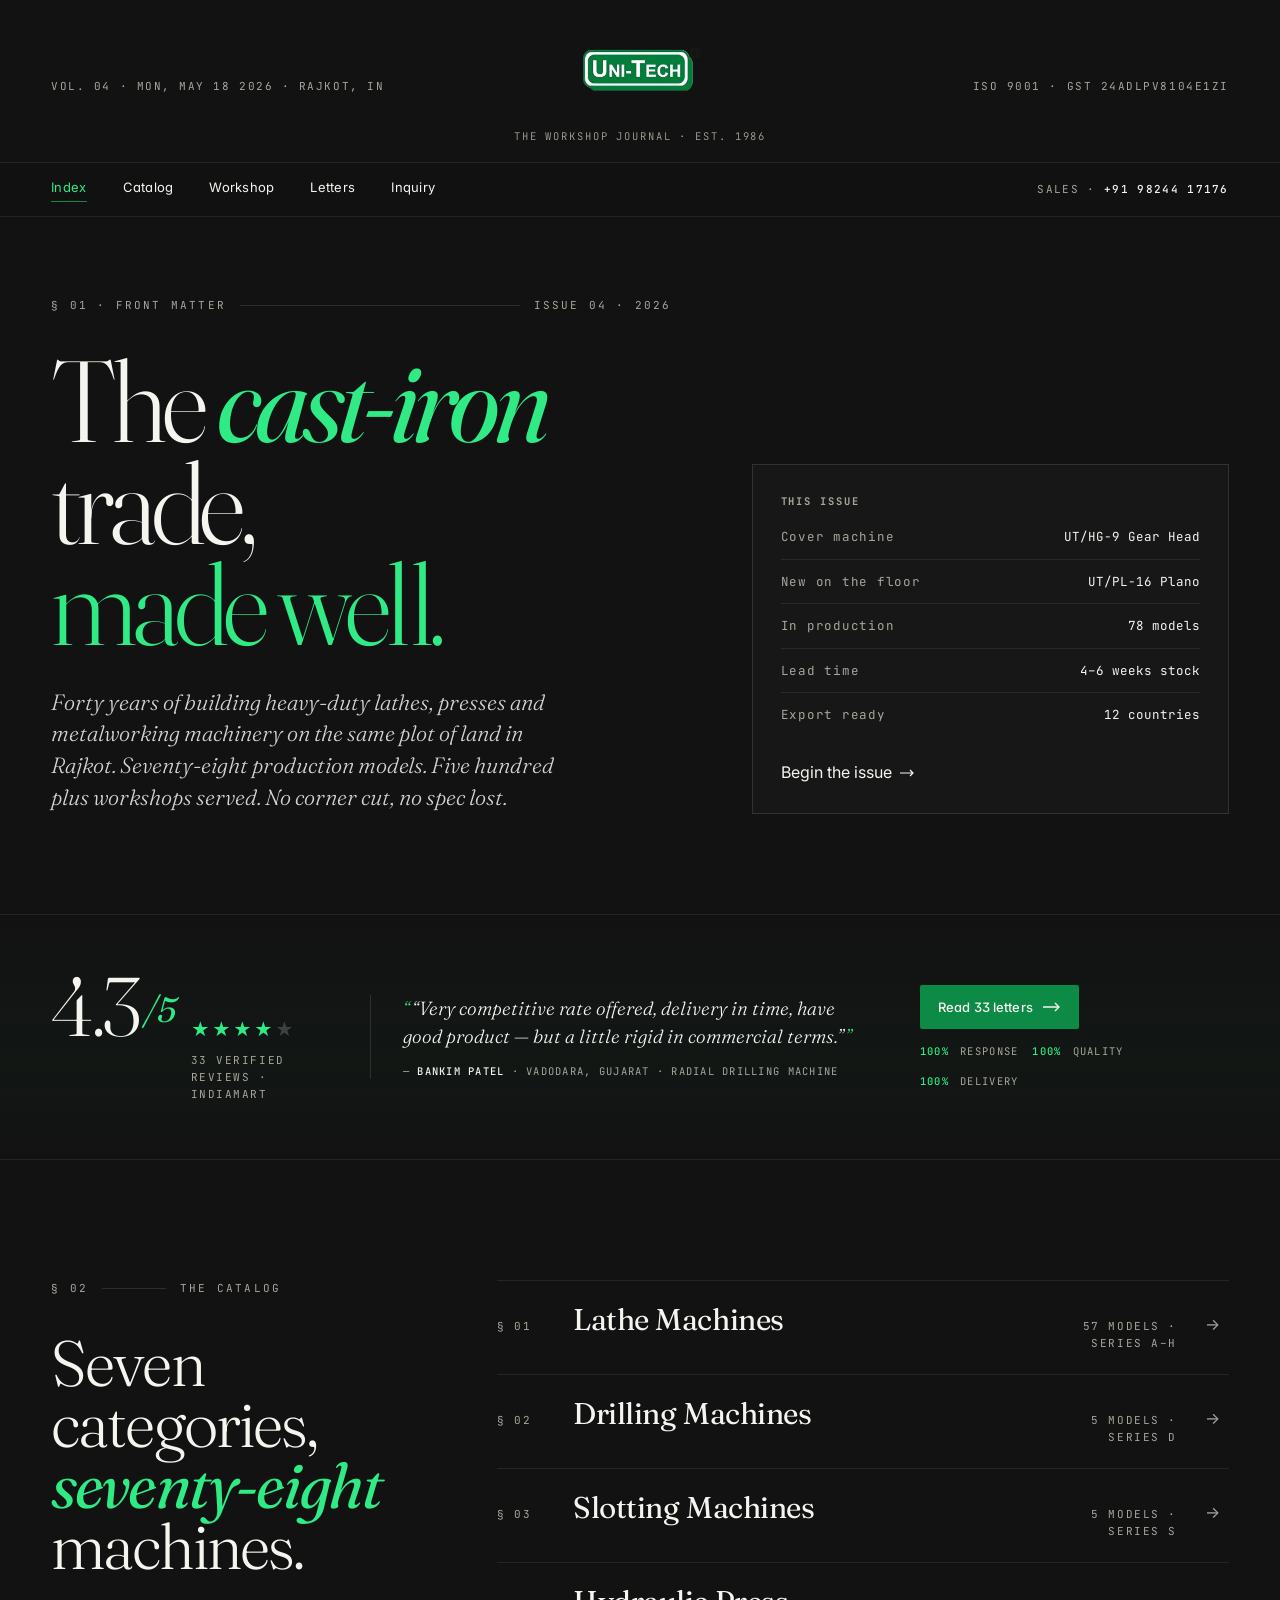
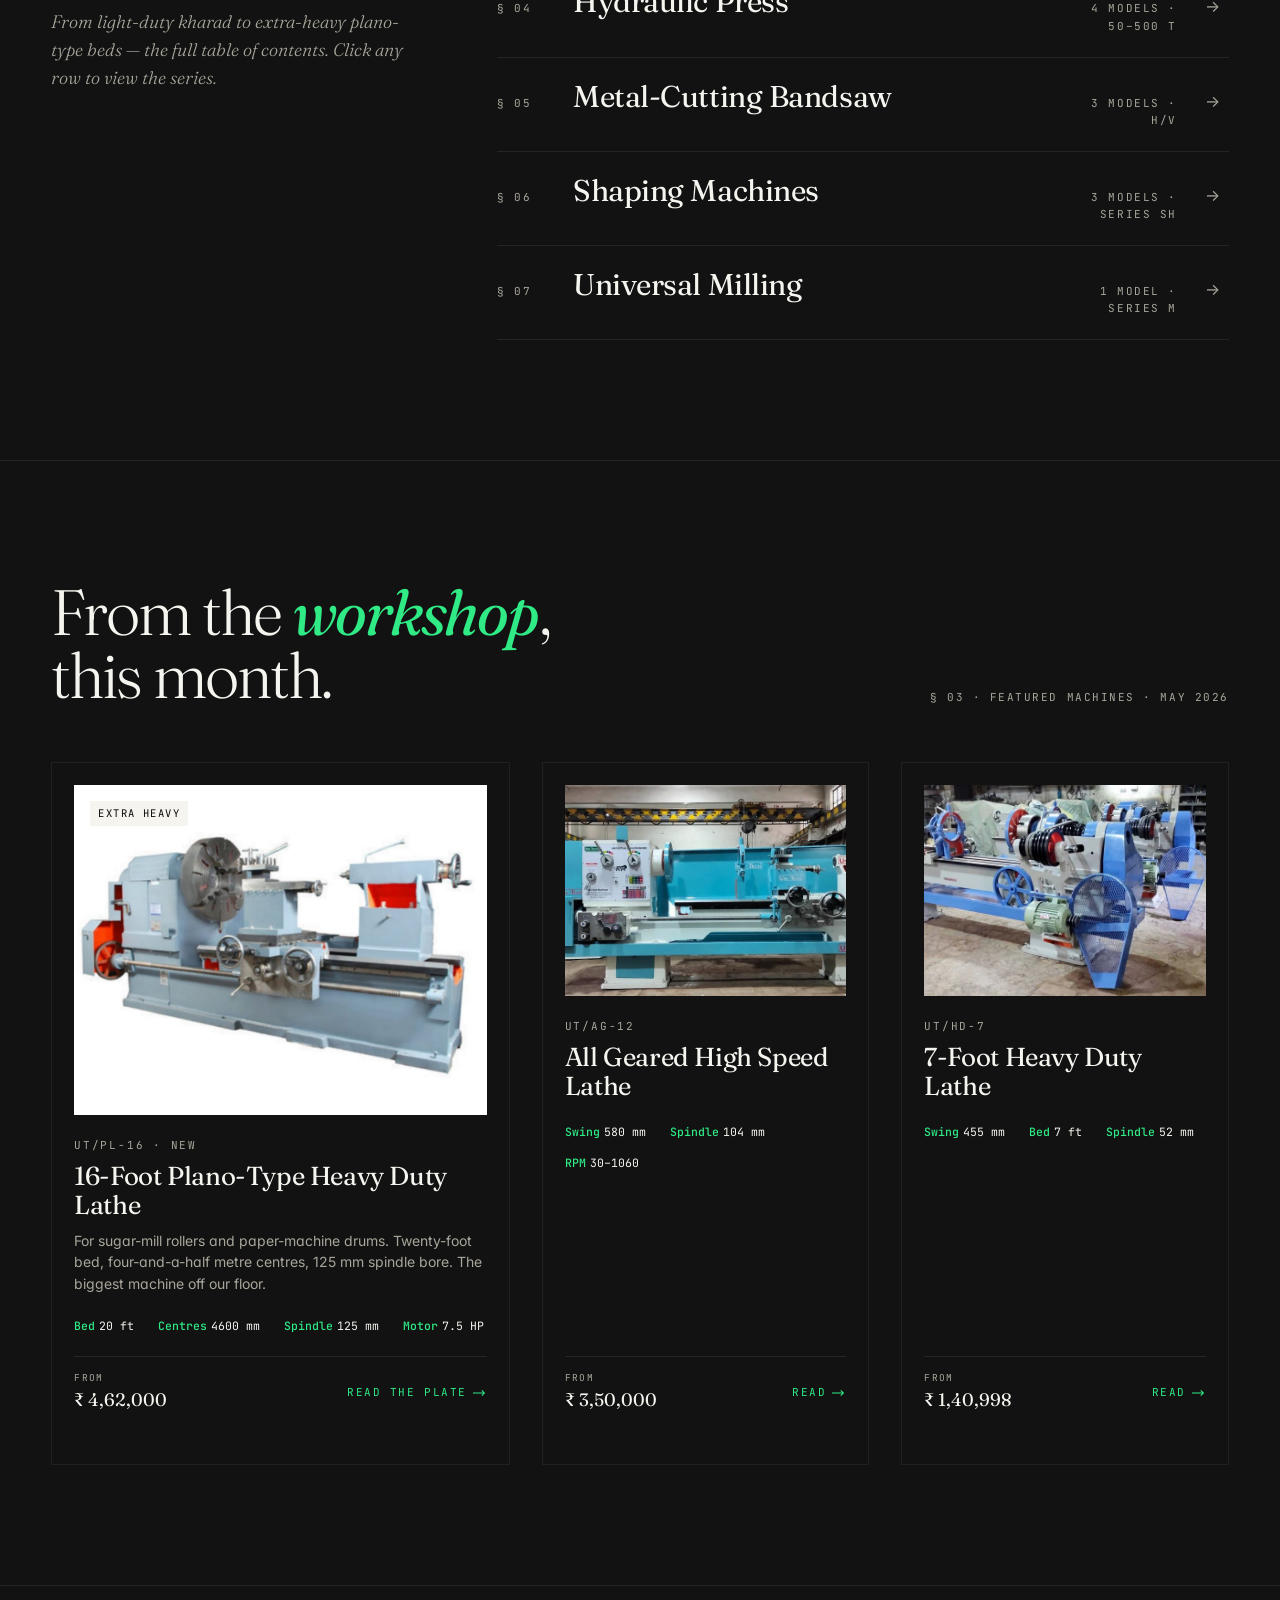
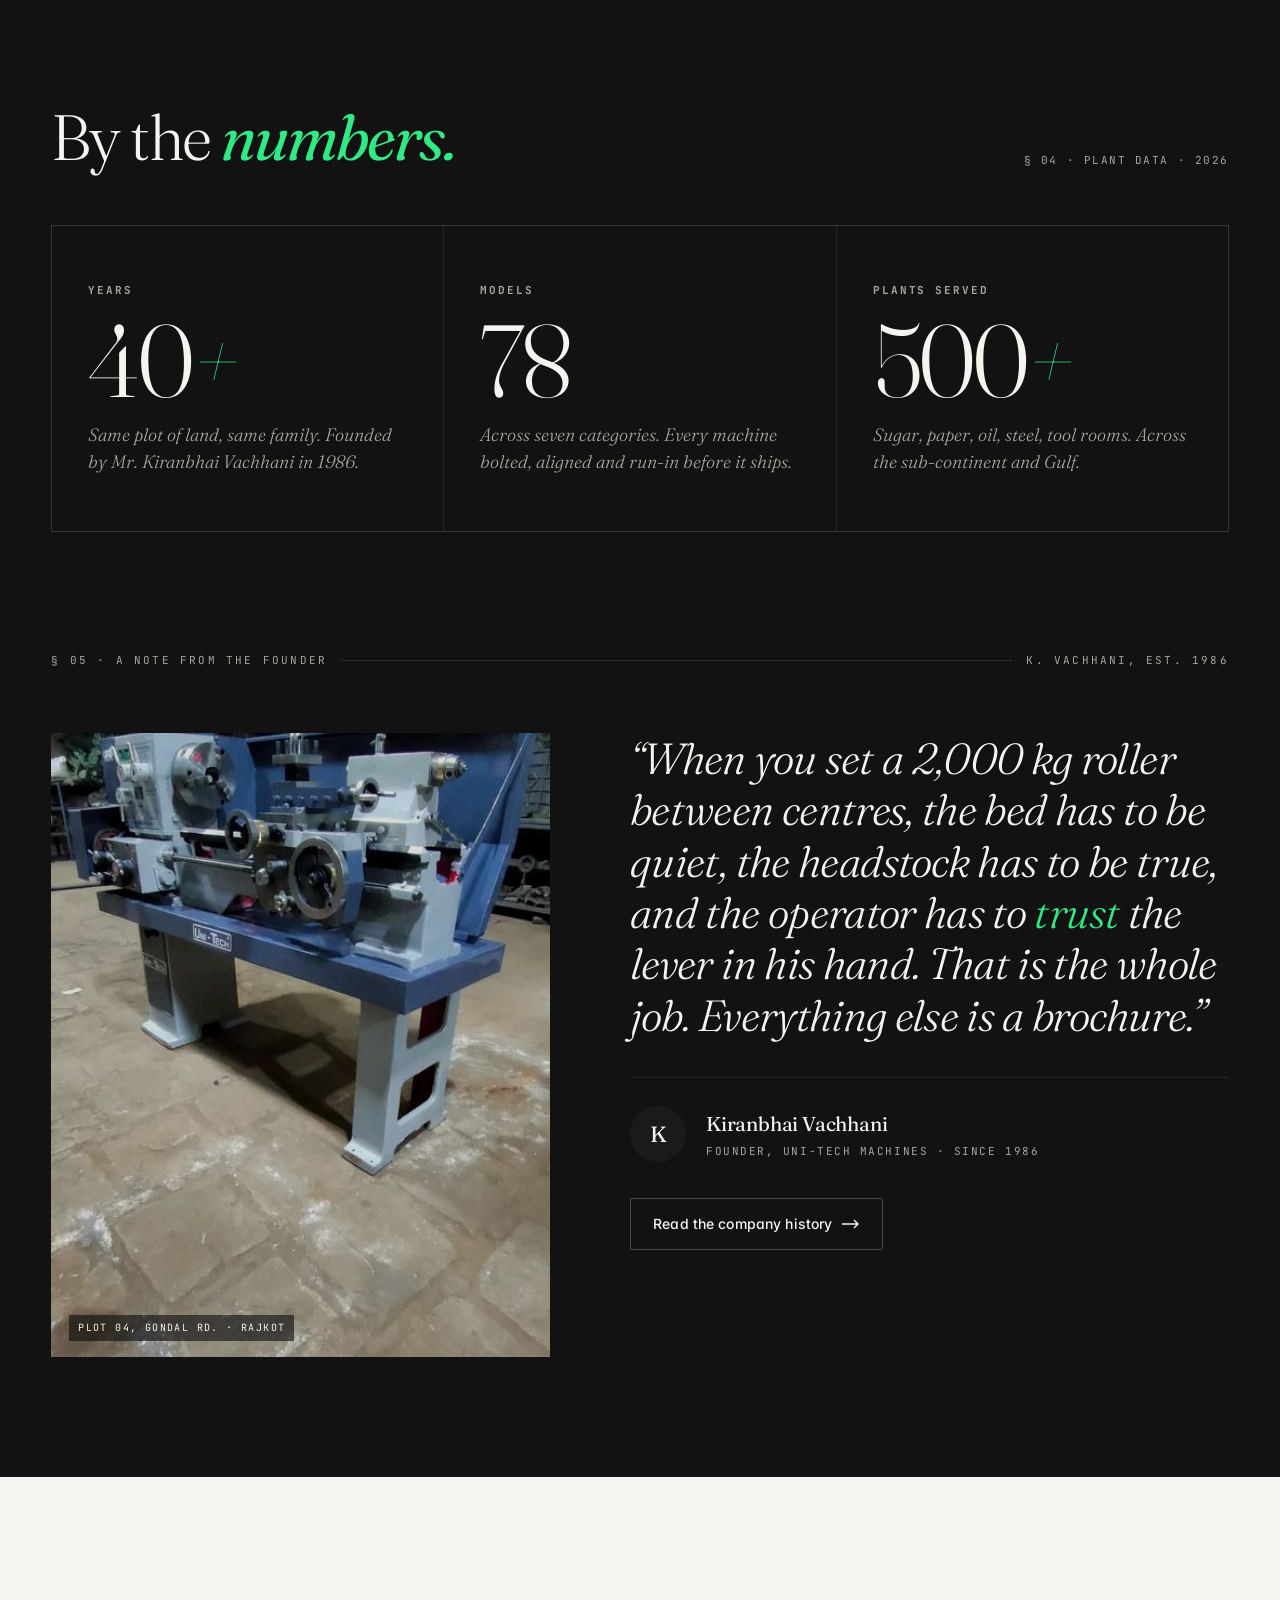
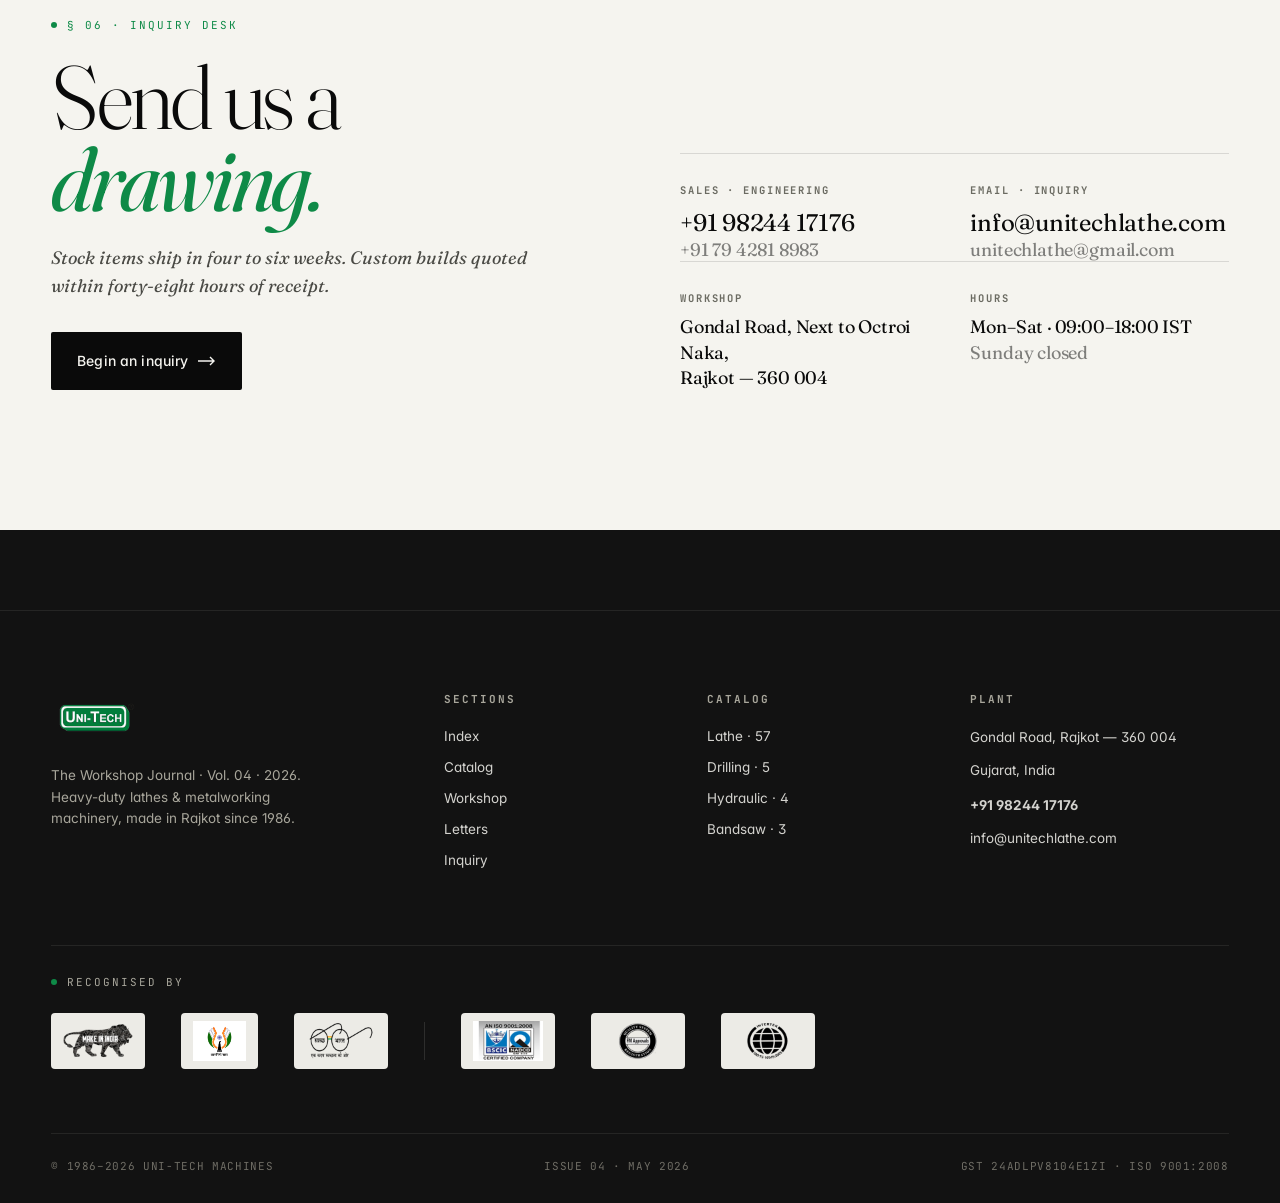
==== commit 76af92c4: "Update UniTech website with development changes - Update all HTML pages (about, catalog, contact, in" ====
--- a/index.html
+++ b/index.html
@@ -13,6 +13,10 @@
   <link rel="canonical" href="https://www.unitechmachines.in/" />
   <meta name="theme-color" content="#0E8A47" />
   <link rel="icon" href="img/logos/fevicon.png" />
+  <link rel="apple-touch-icon" href="img/logos/unitech-logo-rounded.png" />
+  <link rel="manifest" href="manifest.webmanifest" />
+  <meta name="format-detection" content="telephone=yes" />
+  <meta name="mobile-web-app-capable" content="yes" />
 
   <!-- Open Graph -->
   <meta property="og:type" content="website" />
@@ -101,8 +105,10 @@
   <link href="https://fonts.googleapis.com/css2?family=Fraunces:ital,opsz,wght@0,9..144,300..700;1,9..144,300..700&family=Inter:wght@300;400;500;600;700&family=JetBrains+Mono:wght@400;500&display=swap" rel="stylesheet" />
   <link rel="stylesheet" href="css/base.css" />
   <link rel="stylesheet" href="css/shared.css" />
+  <!-- Published theme (overwritten by Theme Studio → Publish to site). Loads BEFORE customizer JS so visitors get the published theme with no flash. -->
+  <link rel="stylesheet" href="css/theme-published.css" id="utm-theme-published" />
   <!-- Theme Studio — live color/font customizer. Activates with ?customize or Ctrl+Shift+T -->
-  <script src="js/theme-customizer.js"></script>
+  <script src="js/theme-customizer.js" defer></script>
   <style>
     body{ background: var(--ink-2); }
 
@@ -413,7 +419,7 @@
   <header class="masthead">
     <div class="wrap masthead-inner">
       <div class="left">Vol. 04 · Mon, May 18 2026 · Rajkot, IN</div>
-      <div class="center"><img src="img/logos/unitech-logo-rounded.png" alt="Uni-Tech" class="brand-logo" data-utm-logo /><small>The Workshop Journal · est. 1986</small></div>
+      <div class="center"><img src="img/logos/unitech-logo-rounded.png" alt="Uni-Tech" class="brand-logo" data-utm-logo loading="eager" decoding="async" fetchpriority="high" /><small>The Workshop Journal · est. 1986</small></div>
       <div class="right">ISO 9001 · GST 24ADLPV8104E1ZI</div>
     </div>
   </header>
@@ -551,7 +557,7 @@
         <a class="feature-card big" href="product.html?id=16-feet-heavy-duty-plano-lathe">
           <div class="photo">
             <span class="ribbon">Extra Heavy</span>
-            <img src="img/products/heavy-duty-plano-type-lathe-machine.jpg" alt="16 ft Plano Type Lathe" />
+            <img src="img/products/heavy-duty-plano-type-lathe-machine.jpg" alt="16 ft Plano Type Lathe" loading="lazy" decoding="async" />
           </div>
           <div>
             <div class="id">UT/PL-16 · NEW</div>
@@ -574,7 +580,7 @@
 
         <a class="feature-card" href="product.html?id=all-geared-high-speed-lathe-machine">
           <div class="photo">
-            <img src="img/products/all-geared-high-speed-lathe-machine.jpg" alt="All Geared High Speed" />
+            <img src="img/products/all-geared-high-speed-lathe-machine.jpg" alt="All Geared High Speed" loading="lazy" decoding="async" />
           </div>
           <div>
             <div class="id">UT/AG-12</div>
@@ -595,7 +601,7 @@
 
         <a class="feature-card" href="product.html?id=7-feet-heavy-duty-lathe">
           <div class="photo">
-            <img src="img/products/7-feet-heavy-duty-lathe-machines.jpg" alt="7 Feet Heavy Duty Lathe" />
+            <img src="img/products/7-feet-heavy-duty-lathe-machines.jpg" alt="7 Feet Heavy Duty Lathe" loading="lazy" decoding="async" />
           </div>
           <div>
             <div class="id">UT/HD-7</div>
@@ -652,7 +658,7 @@
       </div>
       <div class="quote-grid">
         <div class="quote-photo">
-          <img src="img/products/uni-tech-geared-lathes.jpg" alt="Workshop floor" />
+          <img src="img/products/uni-tech-geared-lathes.jpg" alt="Workshop floor" loading="lazy" decoding="async" />
           <div class="stamp">Plot 04, Gondal Rd. · Rajkot</div>
         </div>
         <div>
@@ -717,7 +723,7 @@
     <div class="wrap">
       <div class="foot-grid">
         <div class="foot-brand">
-          <img src="img/logos/unitech-logo-rounded.png" alt="Uni-Tech" class="brand-logo sm" data-utm-logo style="margin: 0 0 18px 0;" />
+          <img src="img/logos/unitech-logo-rounded.png" alt="Uni-Tech" class="brand-logo sm" data-utm-logo style="margin: 0 0 18px 0;" loading="lazy" decoding="async" />
           <p>The Workshop Journal · Vol. 04 · 2026. Heavy-duty lathes & metalworking machinery, made in Rajkot since 1986.</p>
         </div>
         <div>
@@ -753,13 +759,13 @@
       <div class="foot-cert">
         <div class="foot-cert-eye"><span class="dot"></span>Recognised by</div>
         <div class="foot-cert-row">
-          <img src="img/logos/make-in-india.png" alt="Make in India" />
-          <img src="img/logos/atmanirbhar-bharat.jpg" alt="Atmanirbhar Bharat" />
-          <img src="img/logos/swachh-bharat.png" alt="Swachh Bharat Abhiyan" />
+          <img src="img/logos/make-in-india.png" alt="Make in India" loading="lazy" decoding="async" />
+          <img src="img/logos/atmanirbhar-bharat.jpg" alt="Atmanirbhar Bharat" loading="lazy" decoding="async" />
+          <img src="img/logos/swachh-bharat.png" alt="Swachh Bharat Abhiyan" loading="lazy" decoding="async" />
           <span class="foot-cert-div"></span>
-          <img src="img/logos/cert1.jpg" alt="Certification" />
-          <img src="img/logos/cert2.png" alt="Certification" />
-          <img src="img/logos/cert3.png" alt="ISO 9001:2008" />
+          <img src="img/logos/cert1.jpg" alt="Certification" loading="lazy" decoding="async" />
+          <img src="img/logos/cert2.png" alt="Certification" loading="lazy" decoding="async" />
+          <img src="img/logos/cert3.png" alt="ISO 9001:2008" loading="lazy" decoding="async" />
         </div>
       </div>
       <div class="foot-bottom">
--- a/css/theme-published.css
+++ b/css/theme-published.css
@@ -0,0 +1,10 @@
+/* ============================================================
+   Uni-Tech Machines — Published Theme
+   ------------------------------------------------------------
+   This file is overwritten by the Theme Studio "Publish to site"
+   action. Do NOT hand-edit unless you know what you are doing —
+   the next publish will replace its contents.
+
+   Empty by default → the site uses the built-in defaults from
+   css/base.css until something is published.
+   ============================================================ */
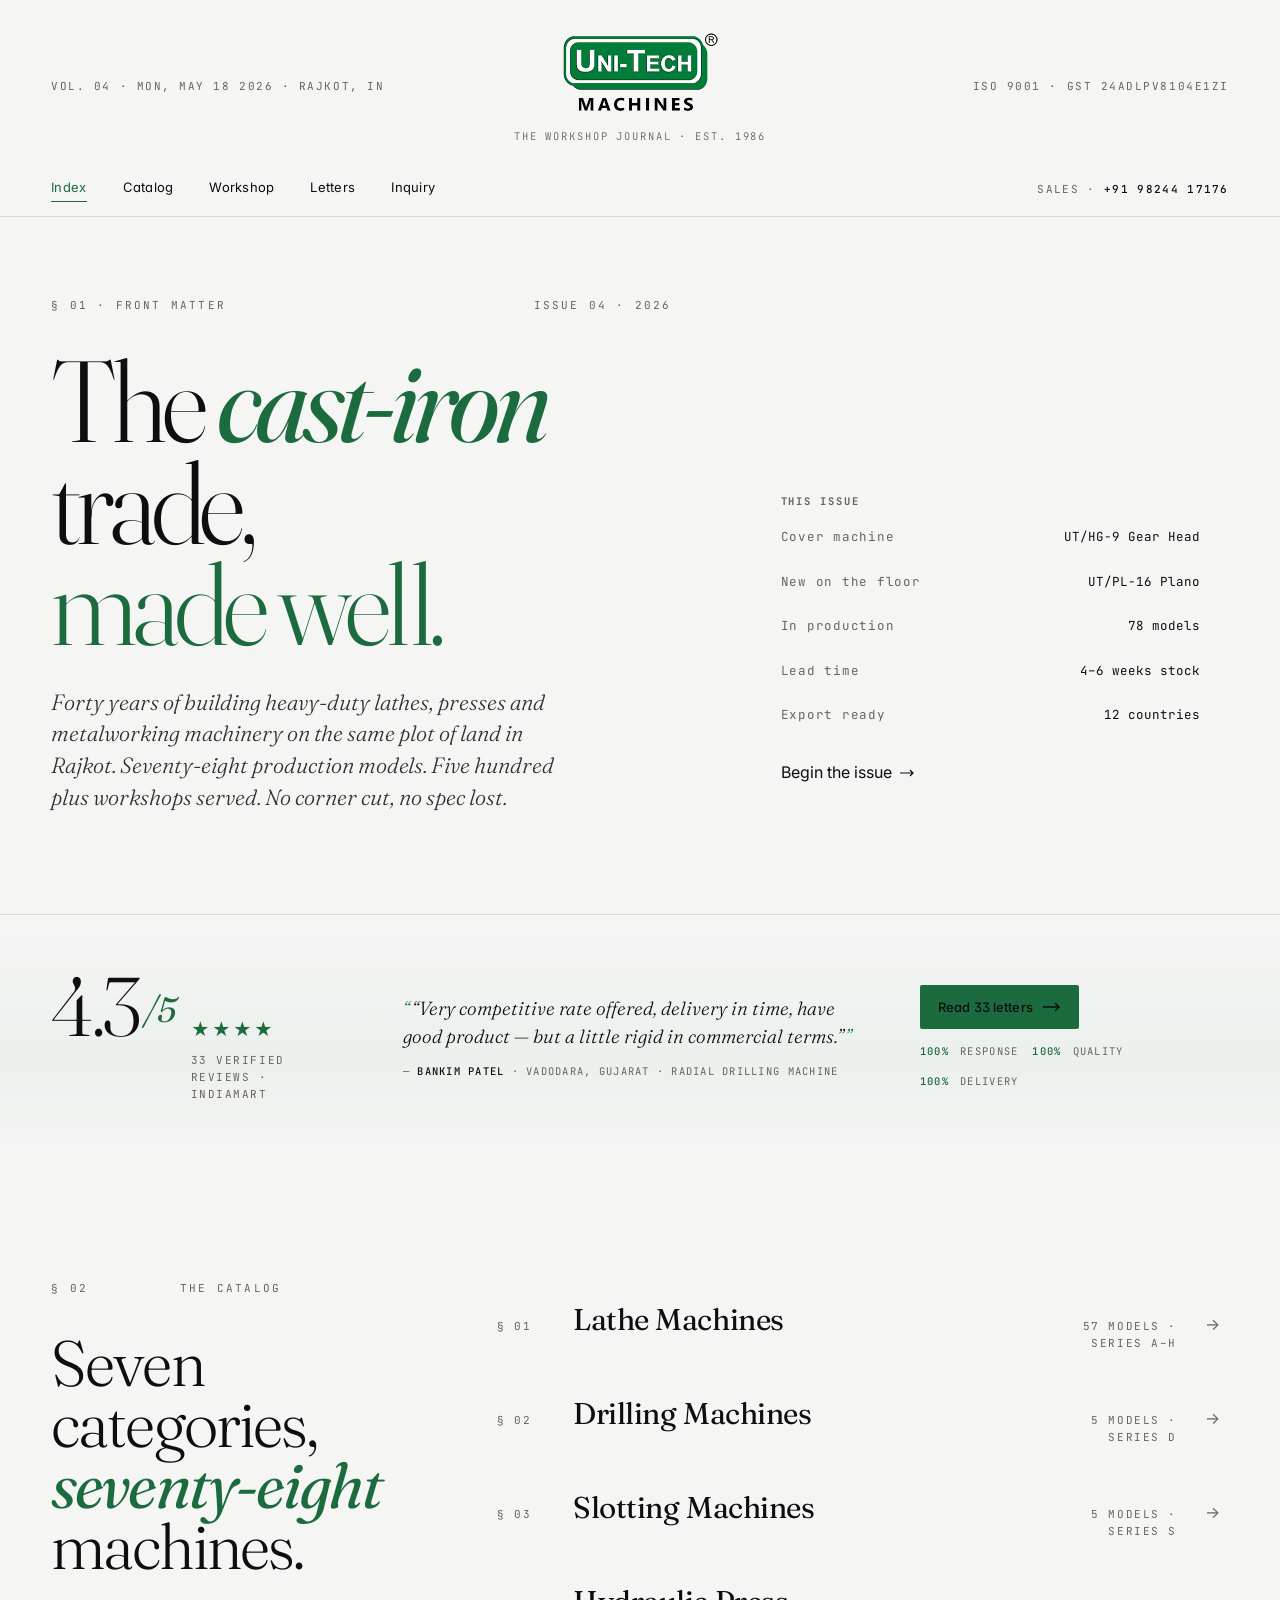
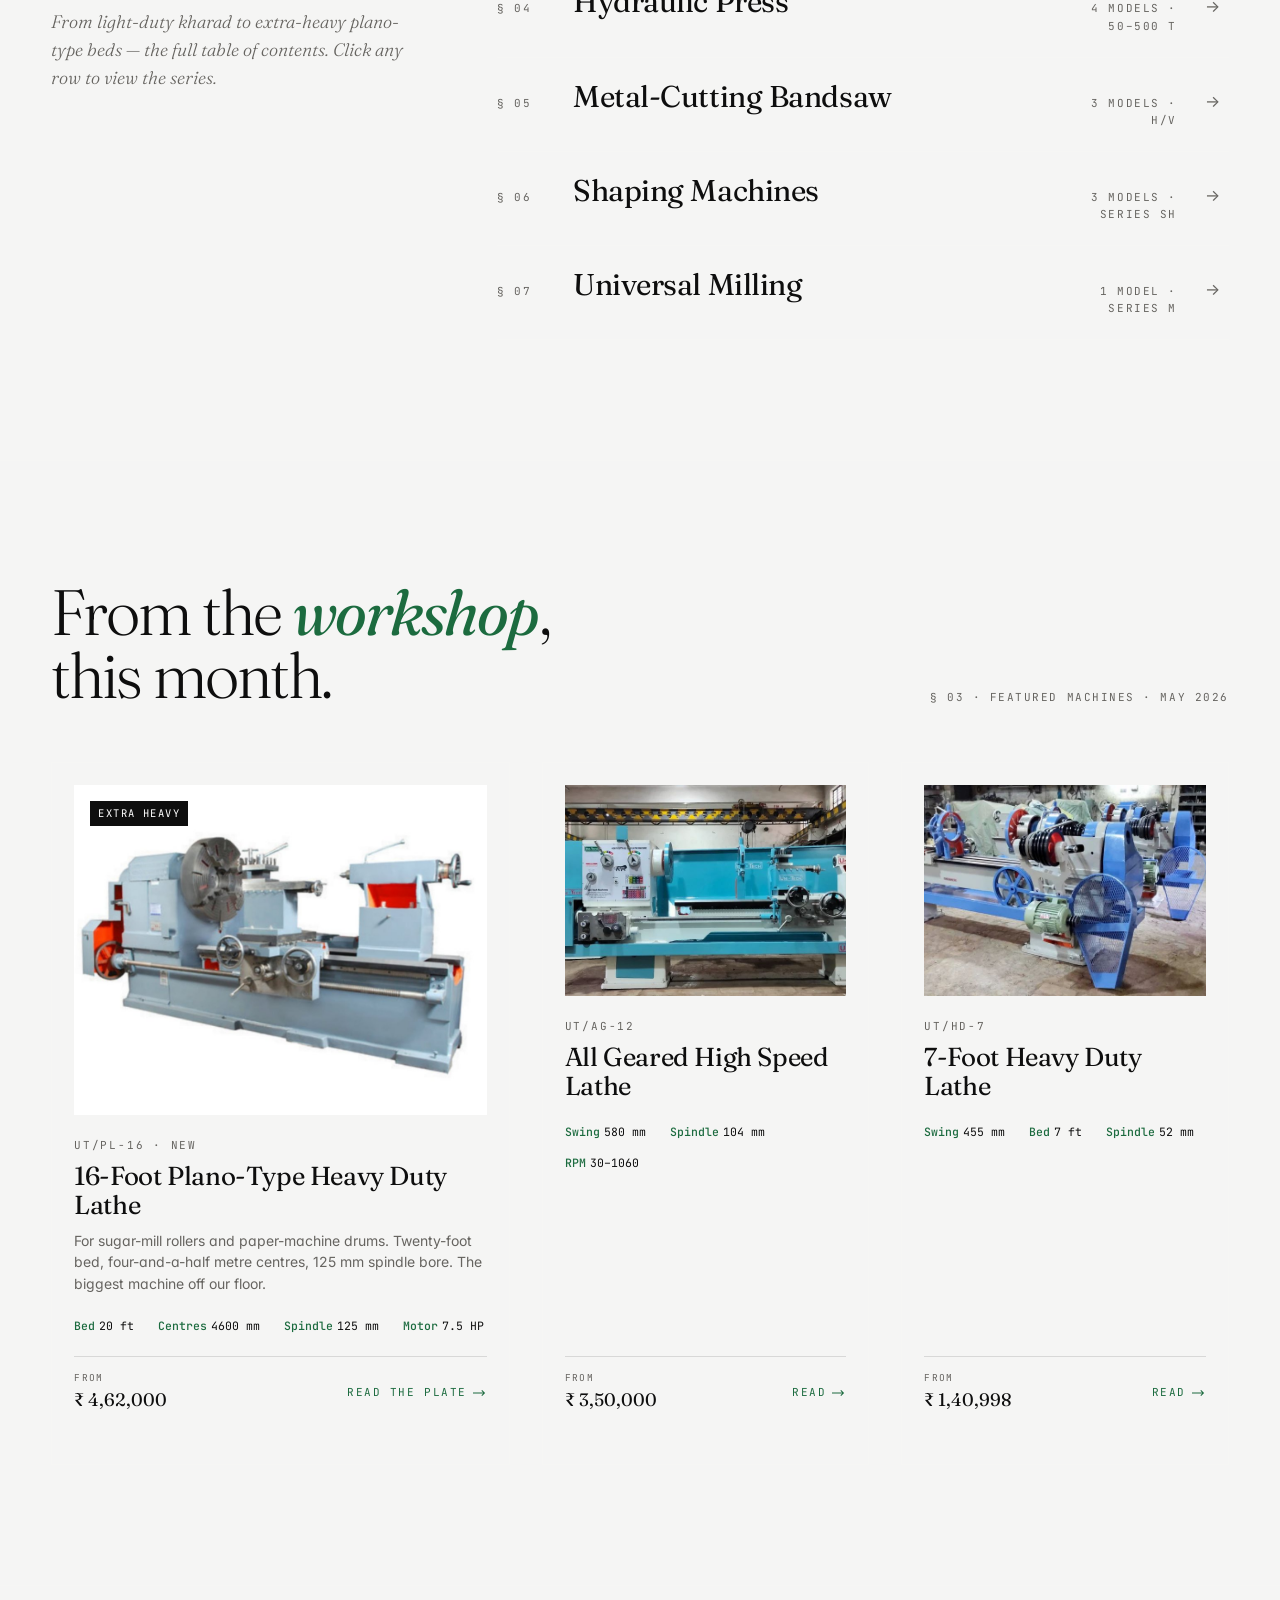
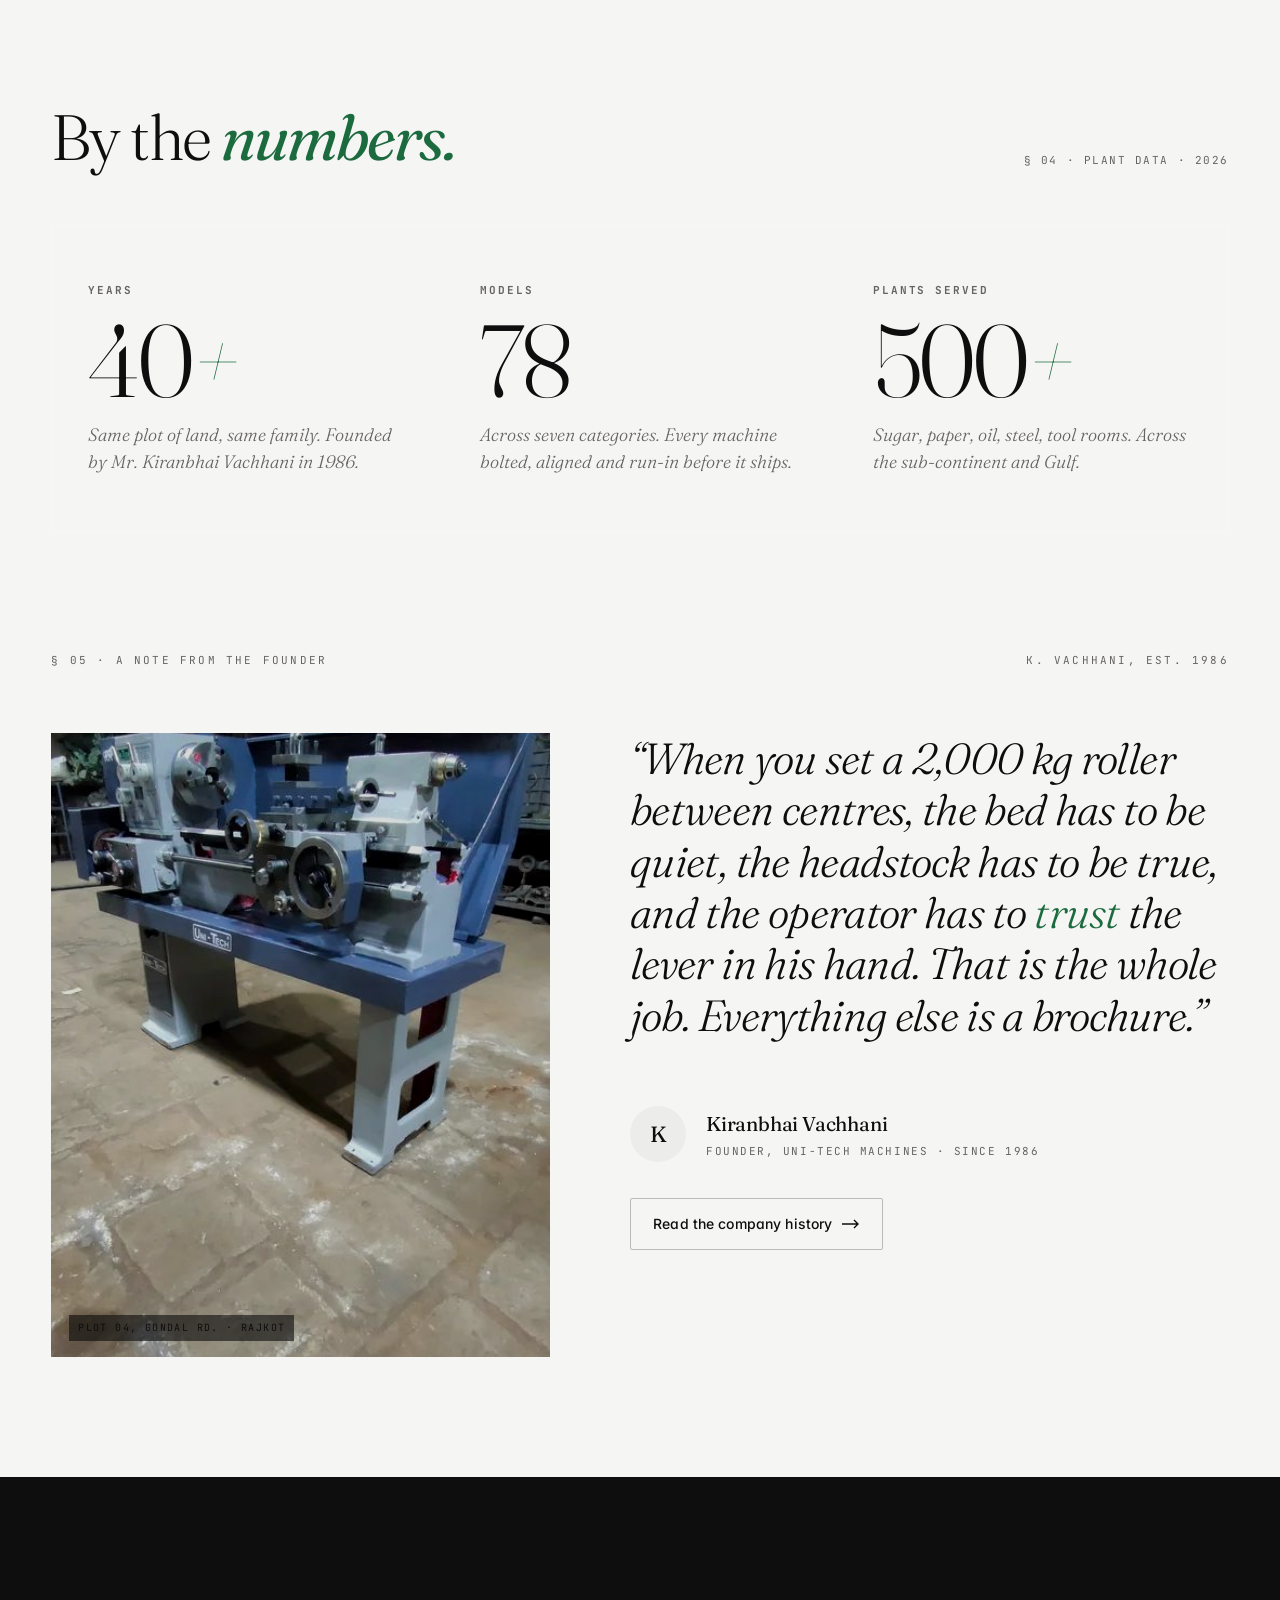
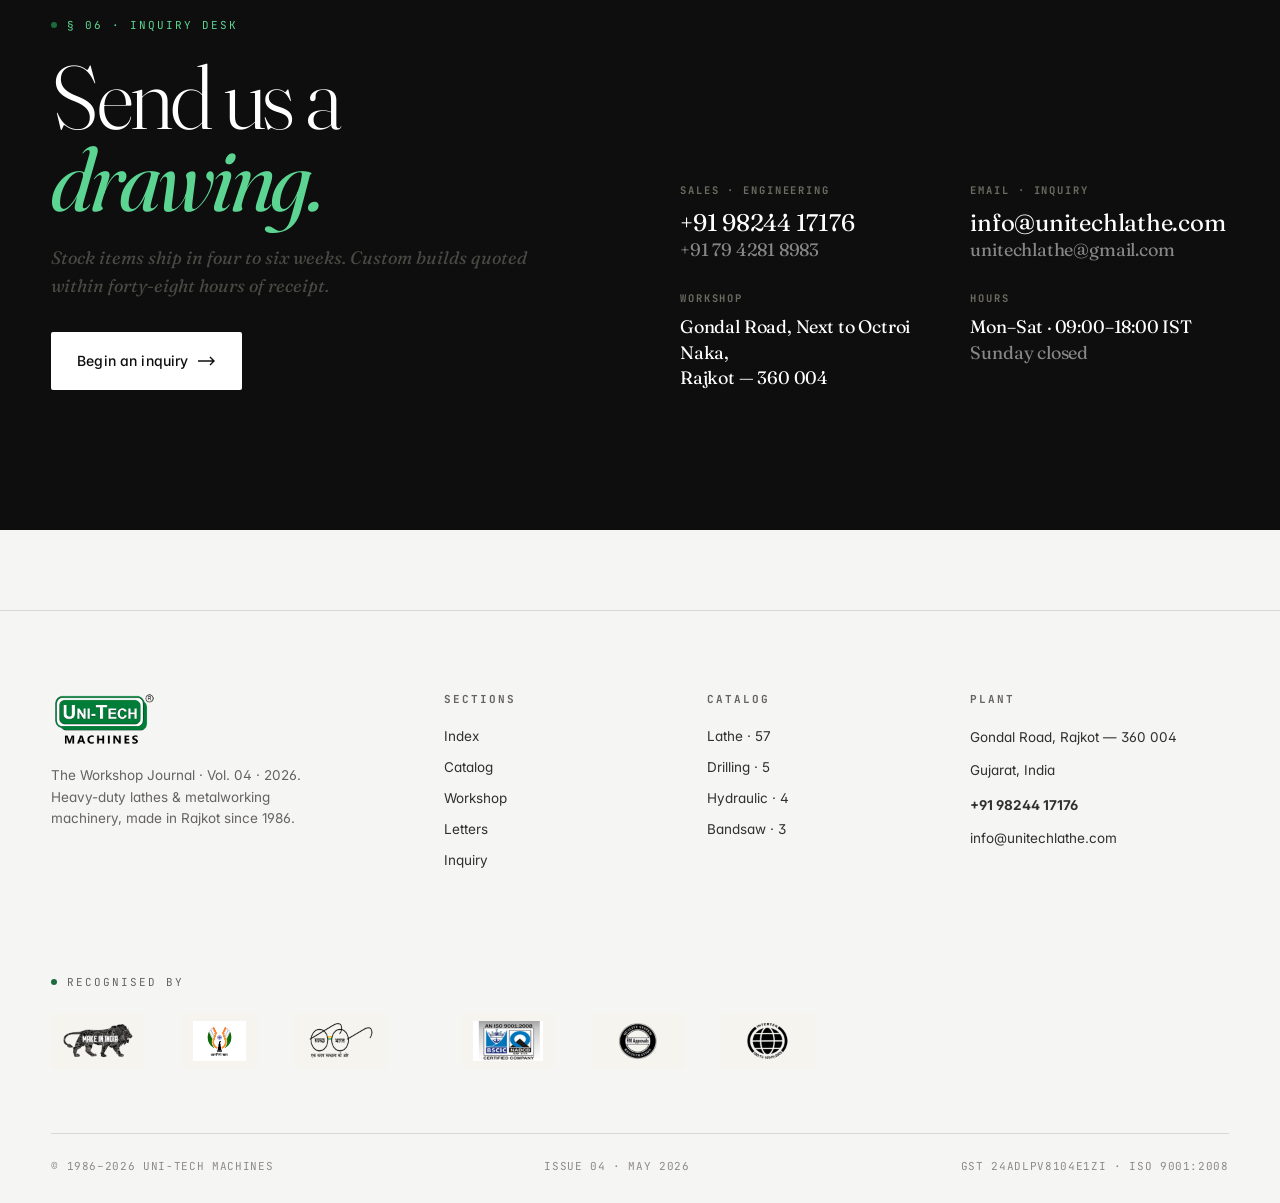
==== commit 60aa1206: "feat: Update UniTech website with latest changes - Update homepage and product pages - Refresh CSS s" ====
--- a/index.html
+++ b/index.html
@@ -419,7 +419,7 @@
   <header class="masthead">
     <div class="wrap masthead-inner">
       <div class="left">Vol. 04 · Mon, May 18 2026 · Rajkot, IN</div>
-      <div class="center"><img src="img/logos/unitech-logo-rounded.png" alt="Uni-Tech" class="brand-logo" data-utm-logo loading="eager" decoding="async" fetchpriority="high" /><small>The Workshop Journal · est. 1986</small></div>
+      <div class="center"><img src="img/logos/unitech-logo-only.png" alt="Uni-Tech" class="brand-logo" data-utm-logo loading="eager" decoding="async" fetchpriority="high" /><small>The Workshop Journal · est. 1986</small></div>
       <div class="right">ISO 9001 · GST 24ADLPV8104E1ZI</div>
     </div>
   </header>
@@ -723,7 +723,7 @@
     <div class="wrap">
       <div class="foot-grid">
         <div class="foot-brand">
-          <img src="img/logos/unitech-logo-rounded.png" alt="Uni-Tech" class="brand-logo sm" data-utm-logo style="margin: 0 0 18px 0;" loading="lazy" decoding="async" />
+          <img src="img/logos/unitech-logo-only.png" alt="Uni-Tech" class="brand-logo sm" data-utm-logo style="margin: 0 0 18px 0;" loading="lazy" decoding="async" />
           <p>The Workshop Journal · Vol. 04 · 2026. Heavy-duty lathes & metalworking machinery, made in Rajkot since 1986.</p>
         </div>
         <div>
--- a/css/theme-published.css
+++ b/css/theme-published.css
@@ -1,10 +1,66 @@
 /* ============================================================
    Uni-Tech Machines — Published Theme
    ------------------------------------------------------------
-   This file is overwritten by the Theme Studio "Publish to site"
-   action. Do NOT hand-edit unless you know what you are doing —
-   the next publish will replace its contents.
+   Generated by Theme Studio · 2026-05-24T22:09:21.081Z
+   ============================================================ */
 
-   Empty by default → the site uses the built-in defaults from
-   css/base.css until something is published.
-   ============================================================ */
+@import url("https://fonts.googleapis.com/css2?family=Fraunces:ital,opsz,wght@0,9..144,300..700;1,9..144,300..700&family=Inter:wght@300;400;500;600;700&family=JetBrains+Mono:wght@400;500&display=swap");
+
+:root{
+  --ink: #ffffff;
+  --ink-2: #f5f5f4;
+  --ink-3: #ececea;
+  --ink-4: #dedcd7;
+  --ink-5: #c4c1b9;
+  --bone: #0e0e0e;
+  --bone-2: #262624;
+  --bone-mute: #666460;
+  --bone-dim: #8e8b85;
+  --brand: #1C6B3F;
+  --brand-soft: #2ba460;
+  --brand-deep: #092214;
+  --brand-text: #1C6B3F;
+  --brand-inverse: #5dd592;
+  --rust: #1C6B3F;
+  --rust-soft: #2ba460;
+  --rust-deep: #092214;
+  --f-display: 'Fraunces', 'Times New Roman', serif;
+  --f-sans: 'Inter', system-ui, sans-serif;
+  --f-mono: 'JetBrains Mono', ui-monospace, monospace;
+  --radius: 2px;
+}
+.f-display, h1, h2, h3, .page-head h1, .hero2 h1, .sec-head h2, .head h2, .features-head h2, .masthead .center{ font-weight: 300; }
+
+.nav-links a:hover, .nav-links a.active, .nav2-links a:hover, .nav2-links a.active,
+.menu .menu-foot a, .crumbs a:hover, .page-head h1 em,
+.hero2 h1 em, .hero2 h1 .ru, .toc h2 em, .toc-row:hover .toc-name, .toc-row:hover .toc-arrow,
+.features-head h2 em, .feature-card .row-spec span b, .feature-card .more,
+.nbr h3 em, .quote-text .ru, .rs-num em, .rs-stars, .rs-sat b,
+.rs-quote p::before, .rs-quote p::after, .plate-photo .stamp em,
+.foot ul li a:hover{
+  color: var(--brand-text);
+}
+
+.contact-teaser h2 em, .contact-teaser .eyebrow{
+  color: var(--brand-inverse) !important;
+}
+
+/* Light-mode overrides: flip bone-tinted hairlines & overlays to ink-tinted */
+.nav, .nav2, .page-head, .foot, .foot-bottom, .menu, .bar, .hero2, .menu .menu-foot{
+  border-color: rgba(14,14,14, .12) !important;
+}
+.bar{ border-bottom-color: rgba(14,14,14, .10) !important; }
+.btn-ghost{ border-color: rgba(14,14,14, .25) !important; color: var(--bone) !important; }
+.btn-ghost:hover{ background: rgba(14,14,14, .06) !important; border-color: rgba(14,14,14, .4) !important; }
+.tag{ border-color: rgba(14,14,14, .22) !important; }
+.hr-bone{ background: rgba(14,14,14, .12) !important; }
+.nav-ham{ border-color: rgba(14,14,14, .25) !important; }
+.nav-ham span, .nav-ham span::before, .nav-ham span::after{ background: var(--bone) !important; }
+.placeholder-photo{
+  background:
+    repeating-linear-gradient(135deg, rgba(14,14,14,.05) 0 12px, rgba(14,14,14,0) 12px 24px),
+    var(--ink-3) !important;
+}
+.nav{ background: color-mix(in oklab, var(--ink) 85%, transparent) !important; }
+.nav2{ background: color-mix(in oklab, var(--ink-2) 88%, transparent) !important; }
+body{ color: var(--bone); }
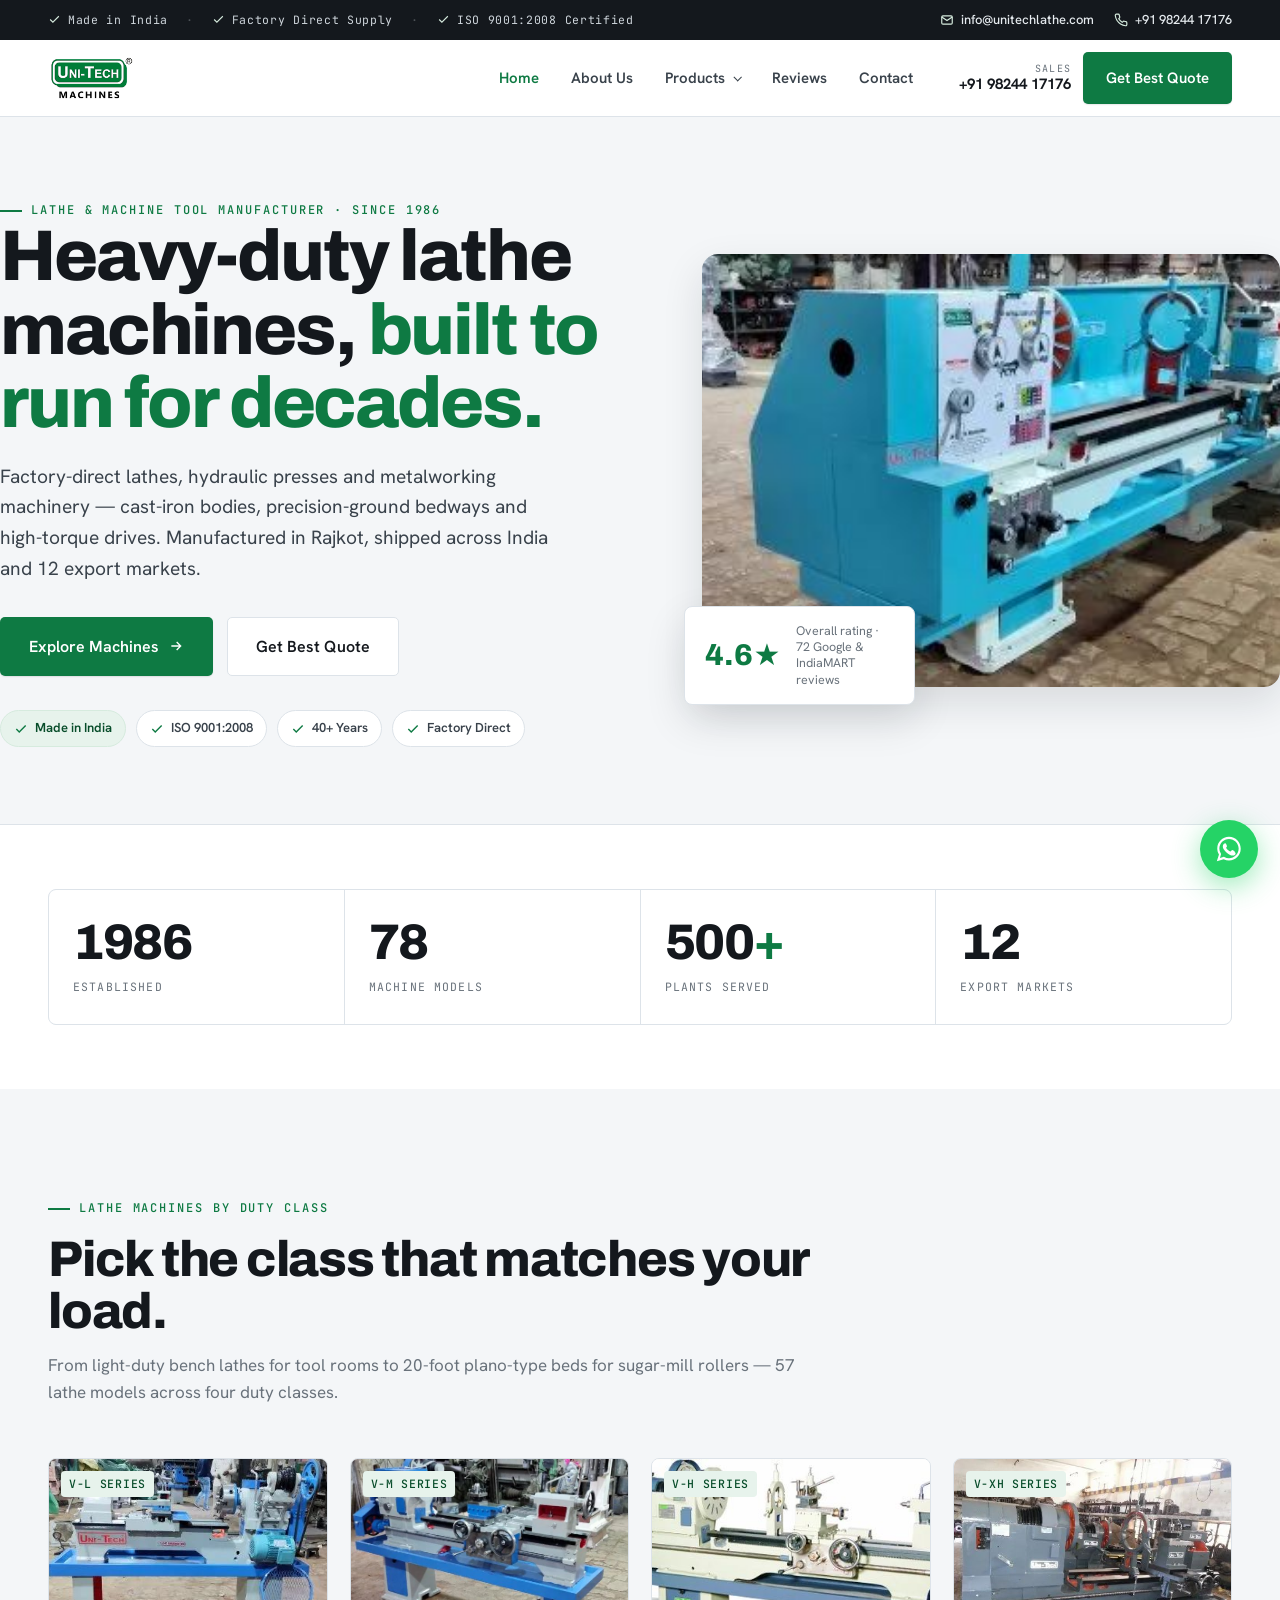
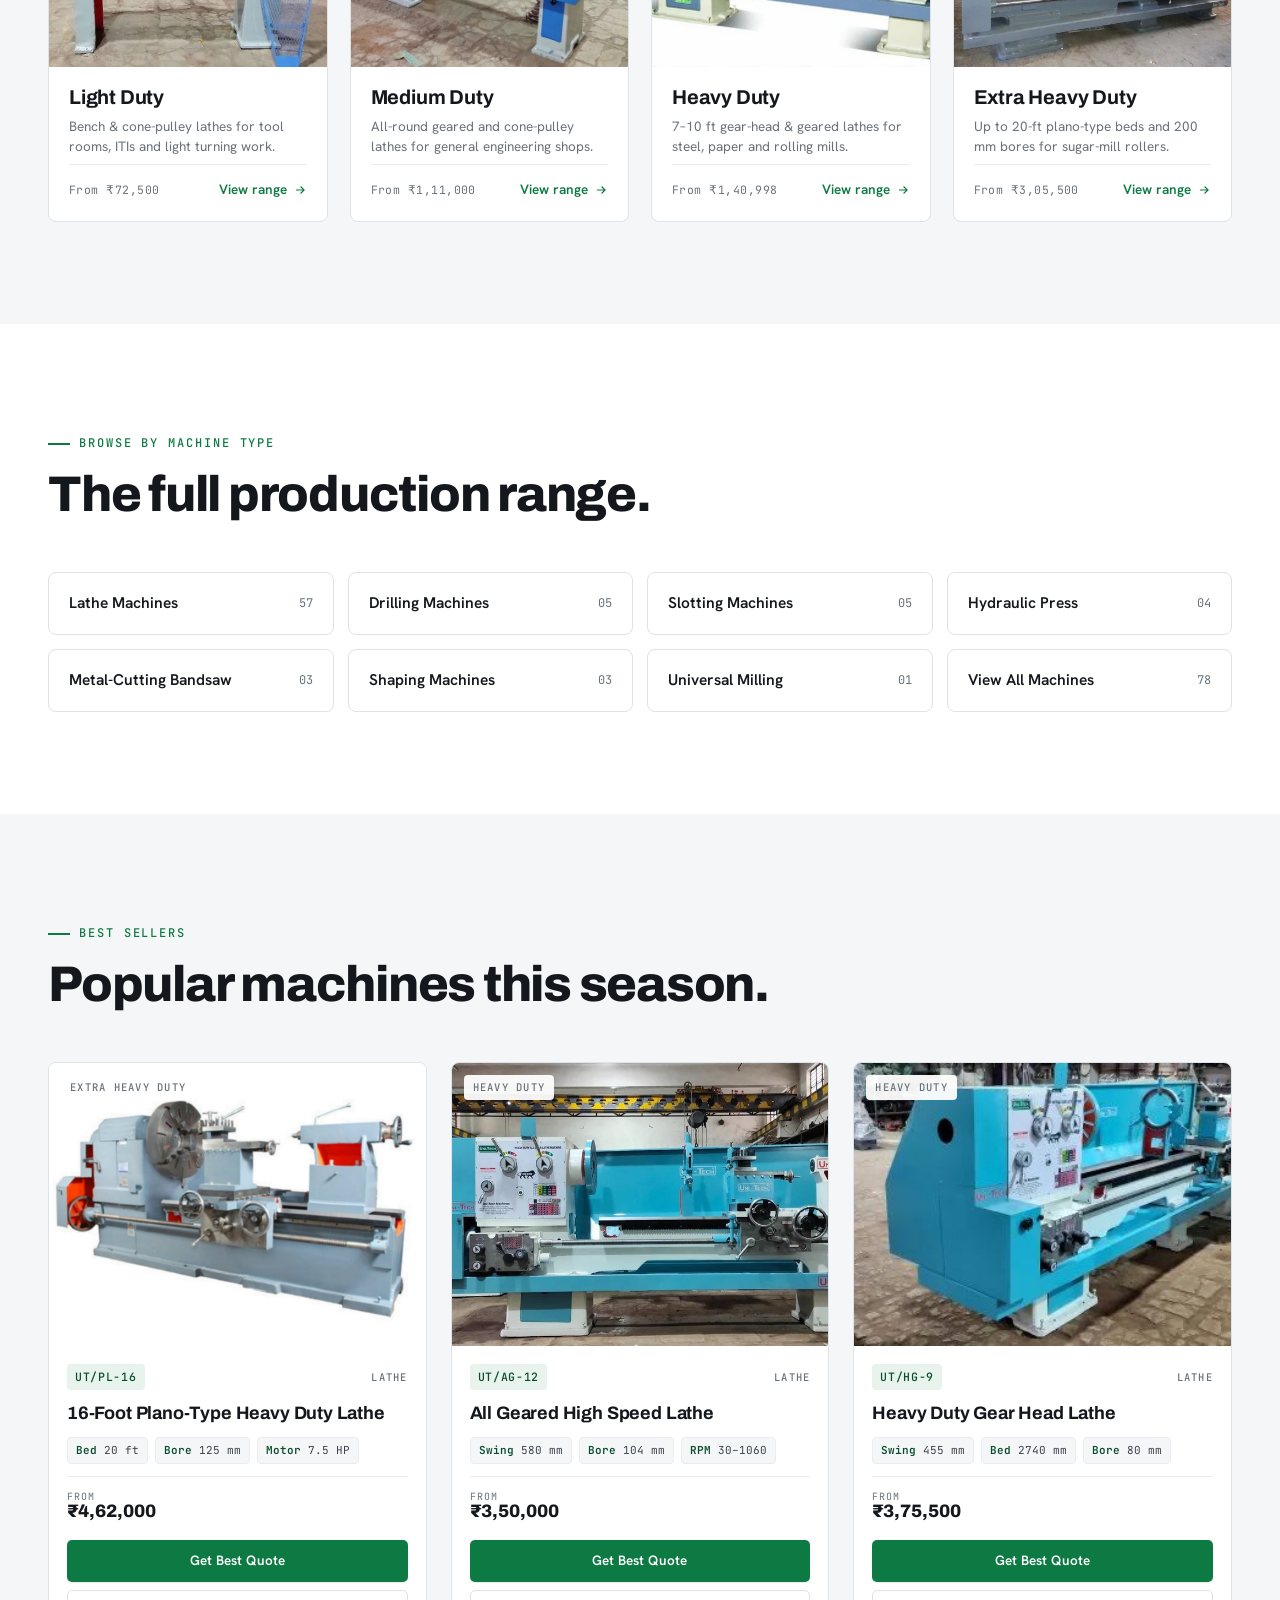
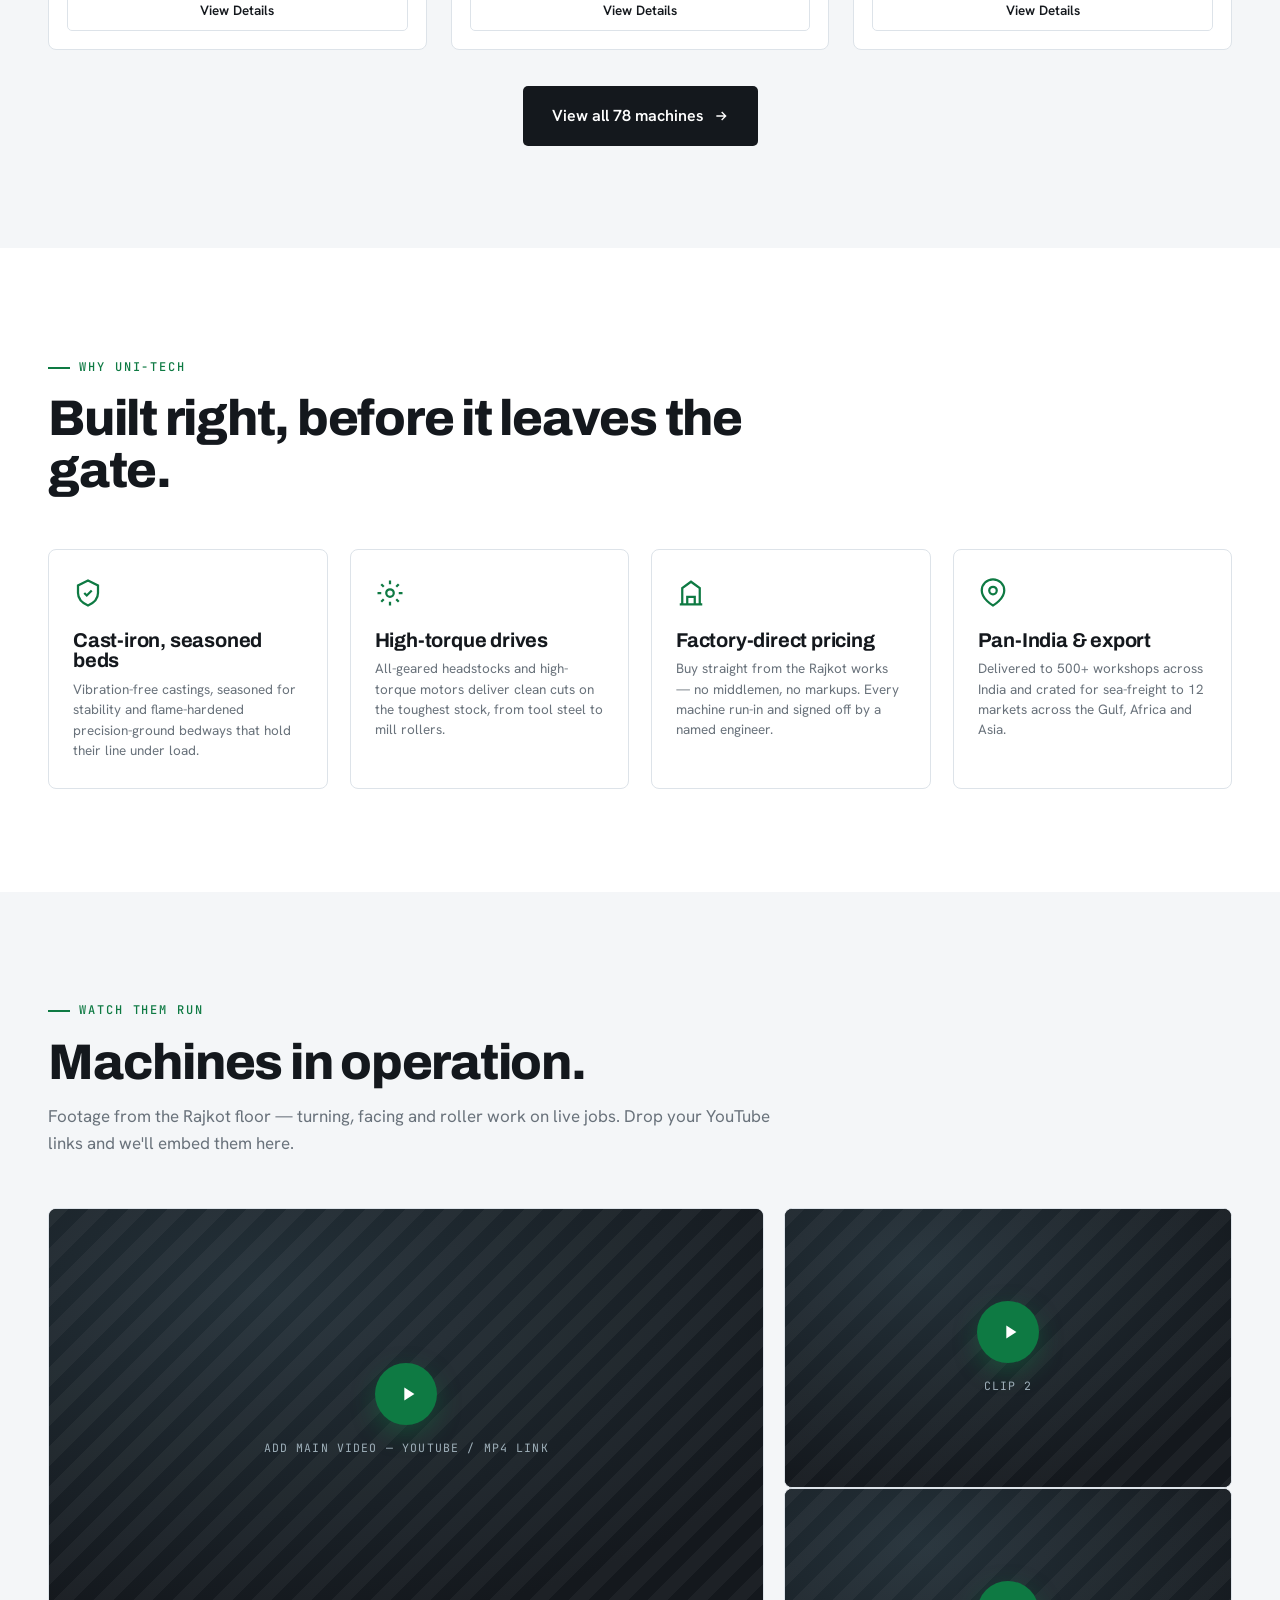
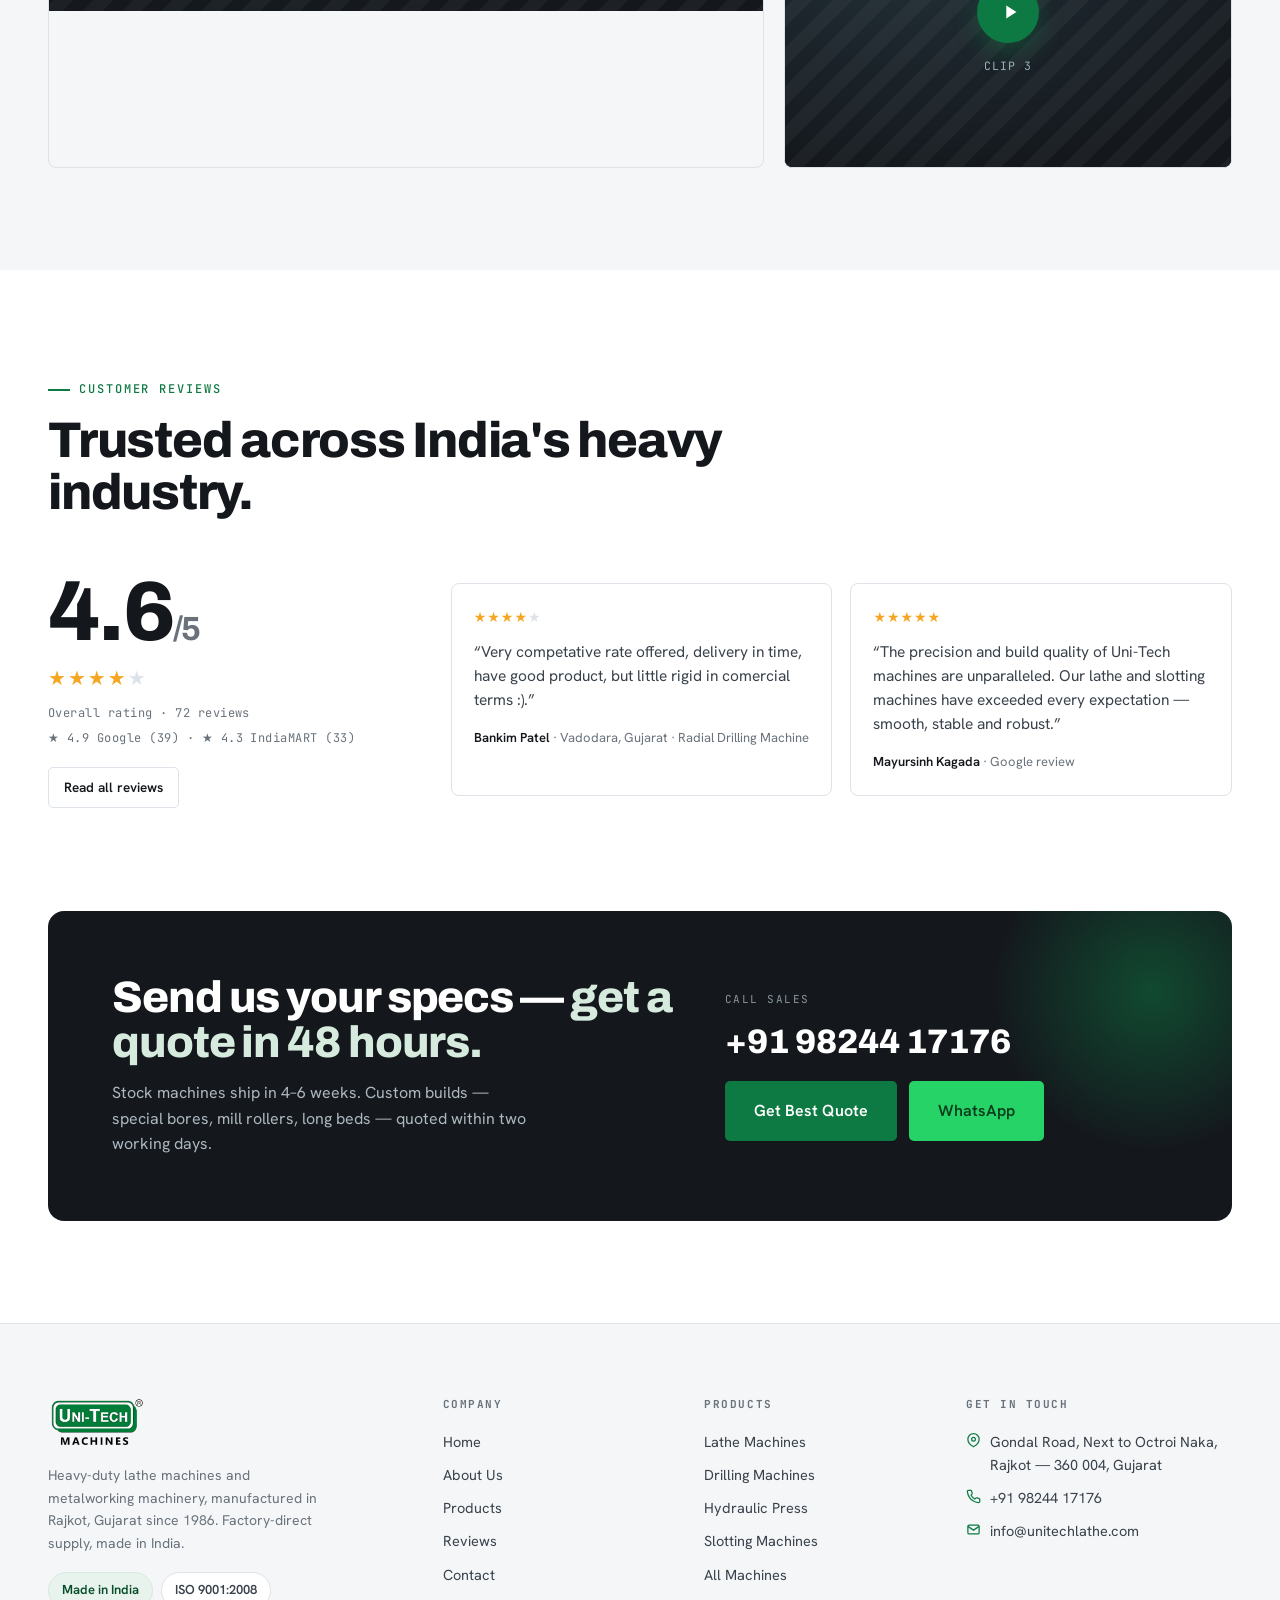
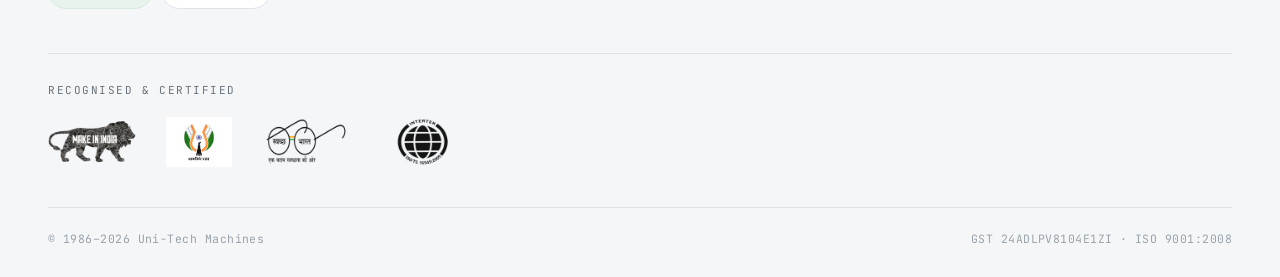
==== commit 5f54b4a0: "Add Uni-Tech Lathe website files" ====
--- a/index.html
+++ b/index.html
@@ -4,777 +4,447 @@
   <meta charset="UTF-8" />
   <meta name="viewport" content="width=device-width, initial-scale=1" />
 
-  <!-- Primary SEO -->
-  <title>Uni-Tech Machines — Heavy-Duty Lathe & Industrial Machinery Manufacturer in Rajkot, India</title>
-  <meta name="description" content="Manufacturer of heavy-duty lathe machines, hydraulic press, slotting, drilling, shaping and bandsaw machines in Rajkot, Gujarat since 1986. 78 production models. ISO 9001:2008 certified. Trusted by 500+ workshops across India and 12 export markets." />
-  <meta name="keywords" content="lathe machine manufacturer, heavy duty lathe, gear head lathe, plano type lathe, hydraulic press, slotting machine, drilling machine, bandsaw machine, milling machine, Rajkot, Gujarat, India, Uni-Tech Machines, ISO 9001:2008, industrial machinery, metalworking equipment" />
+  <title>Uni-Tech Machines — Heavy-Duty Lathe Machine Manufacturer in Rajkot, India</title>
+  <meta name="description" content="Factory-direct manufacturer of heavy-duty lathe machines, hydraulic press, slotting, drilling and shaping machines in Rajkot, Gujarat since 1986. 78 models, light to extra-heavy duty. ISO 9001:2008 certified. Made in India." />
+  <meta name="keywords" content="lathe machine manufacturer, heavy duty lathe, all geared lathe, light duty lathe, medium duty lathe, extra heavy duty lathe, hydraulic press, Rajkot, Gujarat, India, Made in India, factory direct" />
   <meta name="author" content="Uni-Tech Machines" />
   <meta name="robots" content="index, follow, max-image-preview:large" />
-  <link rel="canonical" href="https://www.unitechmachines.in/" />
-  <meta name="theme-color" content="#0E8A47" />
+  <link rel="canonical" href="https://unitechlathe.com/" />
+  <meta name="theme-color" content="#0e7a43" />
   <link rel="icon" href="img/logos/fevicon.png" />
   <link rel="apple-touch-icon" href="img/logos/unitech-logo-rounded.png" />
   <link rel="manifest" href="manifest.webmanifest" />
   <meta name="format-detection" content="telephone=yes" />
-  <meta name="mobile-web-app-capable" content="yes" />
-
-  <!-- Open Graph -->
+
   <meta property="og:type" content="website" />
   <meta property="og:site_name" content="Uni-Tech Machines" />
-  <meta property="og:title" content="Uni-Tech Machines — Heavy-Duty Lathes Since 1986" />
-  <meta property="og:description" content="Manufacturer of industrial lathe machines, hydraulic press and metalworking equipment in Rajkot, Gujarat. 78 production models, ISO 9001:2008 certified." />
-  <meta property="og:url" content="https://www.unitechmachines.in/" />
-  <meta property="og:image" content="https://www.unitechmachines.in/img/products/heavy-duty-gear-head-lathe-machine.jpg" />
+  <meta property="og:title" content="Uni-Tech Machines — Heavy-Duty Lathe Manufacturer Since 1986" />
+  <meta property="og:description" content="Factory-direct lathe & metalworking machinery manufactured in Rajkot, India. 78 models, light to extra-heavy duty. ISO 9001:2008. Made in India." />
+  <meta property="og:url" content="https://unitechlathe.com/" />
+  <meta property="og:image" content="https://unitechlathe.com/img/products/heavy-duty-gear-head-lathe-machine.jpg" />
   <meta property="og:locale" content="en_IN" />
 
-  <!-- Twitter -->
-  <meta name="twitter:card" content="summary_large_image" />
-  <meta name="twitter:title" content="Uni-Tech Machines — Heavy-Duty Lathes Since 1986" />
-  <meta name="twitter:description" content="Industrial lathe & metalworking machinery manufactured in Rajkot, India since 1986. 78 production models." />
-  <meta name="twitter:image" content="https://www.unitechmachines.in/img/products/heavy-duty-gear-head-lathe-machine.jpg" />
-
-  <!-- Structured data: Organization + LocalBusiness -->
-  <script type="application/ld+json">
-  {
-    "@context": "https://schema.org",
-    "@graph": [
-      {
-        "@type": "Organization",
-        "@id": "https://www.unitechmachines.in/#org",
-        "name": "Uni-Tech Machines",
-        "alternateName": "Uni-Tech",
-        "url": "https://www.unitechmachines.in/",
-        "logo": "https://www.unitechmachines.in/img/logos/logo.png",
-        "foundingDate": "1986",
-        "founder": { "@type": "Person", "name": "Kiranbhai Vachhani" },
-        "taxID": "24ADLPV8104E1ZI",
-        "address": {
-          "@type": "PostalAddress",
-          "streetAddress": "Gondal Road, Next To Octroi Naka, Behind Glo Tech Steel",
-          "addressLocality": "Rajkot",
-          "addressRegion": "Gujarat",
-          "postalCode": "360004",
-          "addressCountry": "IN"
-        },
-        "contactPoint": [
-          { "@type": "ContactPoint", "telephone": "+91-98244-17176", "contactType": "sales", "areaServed": ["IN","AE","SA","NG","KE"], "availableLanguage": ["en","hi","gu"] },
-          { "@type": "ContactPoint", "telephone": "+91-79-4281-8983", "contactType": "customer service" }
-        ],
-        "sameAs": []
-      },
-      {
-        "@type": "LocalBusiness",
-        "@id": "https://www.unitechmachines.in/#localbusiness",
-        "name": "Uni-Tech Machines",
-        "image": "https://www.unitechmachines.in/img/products/heavy-duty-gear-head-lathe-machine.jpg",
-        "url": "https://www.unitechmachines.in/",
-        "telephone": "+91-98244-17176",
-        "email": "info@unitechlathe.com",
-        "priceRange": "₹₹",
-        "address": {
-          "@type": "PostalAddress",
-          "streetAddress": "Gondal Road, Next To Octroi Naka, Behind Glo Tech Steel",
-          "addressLocality": "Rajkot",
-          "addressRegion": "Gujarat",
-          "postalCode": "360004",
-          "addressCountry": "IN"
-        },
-        "geo": { "@type": "GeoCoordinates", "latitude": 22.2718, "longitude": 70.7765 },
-        "openingHoursSpecification": [
-          { "@type": "OpeningHoursSpecification", "dayOfWeek": ["Monday","Tuesday","Wednesday","Thursday","Friday","Saturday"], "opens": "09:00", "closes": "18:00" }
-        ],
-        "aggregateRating": { "@type": "AggregateRating", "ratingValue": "4.3", "reviewCount": "33" }
-      },
-      {
-        "@type": "WebSite",
-        "@id": "https://www.unitechmachines.in/#website",
-        "url": "https://www.unitechmachines.in/",
-        "name": "Uni-Tech Machines",
-        "publisher": { "@id": "https://www.unitechmachines.in/#org" },
-        "potentialAction": {
-          "@type": "SearchAction",
-          "target": { "@type": "EntryPoint", "urlTemplate": "https://www.unitechmachines.in/catalog.html?q={search_term_string}" },
-          "query-input": "required name=search_term_string"
-        }
-      }
-    ]
-  }
-  </script>
   <link rel="preconnect" href="https://fonts.googleapis.com" />
   <link rel="preconnect" href="https://fonts.gstatic.com" crossorigin />
-  <link href="https://fonts.googleapis.com/css2?family=Fraunces:ital,opsz,wght@0,9..144,300..700;1,9..144,300..700&family=Inter:wght@300;400;500;600;700&family=JetBrains+Mono:wght@400;500&display=swap" rel="stylesheet" />
-  <link rel="stylesheet" href="css/base.css" />
-  <link rel="stylesheet" href="css/shared.css" />
-  <!-- Published theme (overwritten by Theme Studio → Publish to site). Loads BEFORE customizer JS so visitors get the published theme with no flash. -->
-  <link rel="stylesheet" href="css/theme-published.css" id="utm-theme-published" />
-  <!-- Theme Studio — live color/font customizer. Activates with ?customize or Ctrl+Shift+T -->
-  <script src="js/theme-customizer.js" defer></script>
-  <style>
-    body{ background: var(--ink-2); }
-
-    /* ===== Editorial top ===== */
-    .masthead{
-      padding: 28px 0 18px;
-      border-bottom: 1px solid rgba(245,244,239,.08);
-    }
-    .masthead-inner{ display:grid; grid-template-columns: 1fr auto 1fr; gap: 24px; align-items: center; }
-    .masthead .left, .masthead .right{ font-family: var(--f-mono); font-size: 11px; letter-spacing:.14em; text-transform:uppercase; color: var(--bone-mute); }
-    .masthead .right{ text-align: right; }
-    .masthead .center{ font-family: var(--f-display); font-style: italic; font-weight: 300; font-size: 32px; letter-spacing: -0.01em; text-align: center; }
-    .masthead .center small{ display:block; font-family: var(--f-mono); font-size: 10.5px; letter-spacing:.18em; text-transform: uppercase; color: var(--bone-mute); margin-top: 6px; font-style: normal; }
-    .nav2{
-      display:flex; justify-content:space-between; align-items: center;
-      padding: 14px 0; border-bottom: 1px solid rgba(245,244,239,.08);
-      position: sticky; top:0; z-index: 50;
-      background: rgba(18,18,18,.85); backdrop-filter: blur(12px);
-    }
-    .nav2-links{ display:flex; gap: 36px; }
-    .nav2-links a{
-      font-family: var(--f-sans); font-size: 13px; color: var(--bone);
-      letter-spacing: 0.02em; padding-bottom: 4px;
-      border-bottom: 1px solid transparent;
-    }
-    .nav2-links a:hover, .nav2-links a.active{ border-color: var(--rust); color: var(--rust); }
-    .nav2 .meta{ font-family: var(--f-mono); font-size: 11px; letter-spacing:.12em; color: var(--bone-mute); text-transform: uppercase; }
-    .nav2 .meta b{ color: var(--bone); font-weight: 500; }
-
-    /* ===== Hero (editorial) ===== */
-    .hero2{
-      padding: 80px 0 100px;
-      border-bottom: 1px solid rgba(245,244,239,.08);
-    }
-    .hero2-grid{
-      display: grid; grid-template-columns: 1.3fr 1fr; gap: 80px; align-items: end;
-    }
-    .hero2 .lede-num{
-      font-family: var(--f-mono); font-size: 11px; letter-spacing: .2em; text-transform: uppercase;
-      color: var(--bone-mute); margin-bottom: 36px;
-      display: flex; align-items: center; gap: 14px;
-    }
-    .hero2 .lede-num .line{ flex:1; height:1px; background: rgba(245,244,239,.12); }
-    .hero2 h1{
-      font-family: var(--f-display); font-weight: 300;
-      font-size: clamp(60px, 9vw, 152px);
-      line-height: 0.88;
-      letter-spacing: -0.045em;
-      color: var(--bone);
-    }
-    .hero2 h1 em{ font-style: italic; font-weight: 400; }
-    .hero2 h1 .ru{ color: var(--rust); }
-    .hero2 .hero2-sub{
-      font-family: var(--f-display); font-style: italic; font-weight: 300;
-      font-size: 22px; line-height: 1.45; color: var(--bone); opacity: .85;
-      max-width: 36ch; margin-top: 32px;
-    }
-    .hero2 .meta-card{
-      border: 1px solid rgba(245,244,239,.12);
-      padding: 28px;
-      background: rgba(245,244,239,.02);
-    }
-    .hero2 .meta-card h5{ font-family: var(--f-mono); font-size: 10.5px; letter-spacing:.18em; text-transform: uppercase; color: var(--bone-mute); margin-bottom: 18px; }
-    .hero2 .meta-card .item{ display:flex; justify-content:space-between; align-items: baseline; padding: 12px 0; border-top: 1px solid rgba(245,244,239,.08); font-family: var(--f-mono); font-size: 12.5px; }
-    .hero2 .meta-card .item:first-of-type{ border-top: 0; padding-top: 0; }
-    .hero2 .meta-card .item .k{ color: var(--bone-mute); letter-spacing:.06em; }
-    .hero2 .meta-card .item .v{ color: var(--bone); }
-
-    /* ===== Hero plate (technical photo + schematic) ===== */
-    .plate{
-      padding-bottom: 96px;
-      border-bottom: 1px solid rgba(245,244,239,.08);
-    }
-    .plate-inner{
-      display:grid; grid-template-columns: 0.7fr 1.3fr 0.6fr; gap: 32px; align-items: stretch;
-    }
-    .plate-photo{
-      aspect-ratio: 4/5;
-      position: relative;
-      background: var(--ink-3);
-      overflow: hidden;
-    }
-    .plate-photo img{ position:absolute; inset:0; width:100%; height:100%; object-fit: cover; filter: contrast(1.05) saturate(.9) brightness(.85); }
-    .plate-photo .stamp{
-      position: absolute; left: 16px; bottom: 14px;
-      font-family: var(--f-mono); font-size: 10.5px; letter-spacing:.14em; text-transform: uppercase;
-      color: var(--bone);
-      background: rgba(10,10,10,.7); padding: 6px 10px;
-    }
-    .plate-photo .stamp em{ color: var(--rust); font-style: normal; }
-
-    .plate-feature{
-      position:relative;
-      background: var(--ink-3);
-      aspect-ratio: 5/6;
-      overflow: hidden;
-    }
-    .plate-feature img{ position:absolute; inset:0; width:100%; height:100%; object-fit: cover; filter: contrast(1.04) brightness(.84) saturate(.88); }
-    .plate-feature::before{
-      content:""; position:absolute; inset:0;
-      background:
-        linear-gradient(180deg, transparent 50%, rgba(10,10,10,.7) 100%),
-        radial-gradient(closest-side at 50% 55%, transparent 60%, rgba(10,10,10,.35) 100%);
-      z-index: 1;
-    }
-    .plate-feature .frame{
-      position:absolute; inset: 14px; border: 1px solid rgba(245,244,239,.18); z-index: 1;
-      pointer-events: none;
-    }
-    .plate-feature .annot{
-      position:absolute; z-index: 2;
-      font-family: var(--f-mono); font-size: 10.5px; color: var(--bone); letter-spacing: .08em; text-transform: uppercase;
-      display:flex; align-items:center; gap: 8px;
-    }
-    .plate-feature .annot::before{ content:""; width:6px; height:6px; border-radius:50%; background: var(--rust); display:inline-block; }
-    .plate-feature .a1{ top: 22px; left: 24px; }
-    .plate-feature .a2{ top: 42%; right: 24px; }
-    .plate-feature .a3{ top: 72%; left: 24px; }
-    .plate-feature .caption{
-      position:absolute; left:24px; right:24px; bottom: 22px; z-index: 2;
-      display:flex; justify-content:space-between; align-items: end; gap: 18px;
-      font-family: var(--f-mono); font-size: 11px; color: var(--bone); letter-spacing: .12em; text-transform: uppercase;
-    }
-    .plate-feature .caption .title{ font-family: var(--f-display); font-size: 22px; line-height: 1.2; letter-spacing: -0.01em; text-transform: none; max-width: 18ch; color: var(--bone); }
-
-    .plate-specs{
-      padding: 24px 0;
-      display: flex; flex-direction: column; justify-content: space-between;
-    }
-    .plate-specs .item{
-      padding: 14px 0; border-top: 1px solid rgba(245,244,239,.08);
-    }
-    .plate-specs .item:first-child{ border-top: 0; padding-top: 0; }
-    .plate-specs .k{ font-family: var(--f-mono); font-size: 10.5px; letter-spacing:.14em; text-transform: uppercase; color: var(--bone-mute); display:block; margin-bottom: 4px; }
-    .plate-specs .v{ font-family: var(--f-display); font-size: 30px; line-height: 1; font-weight: 300; letter-spacing: -0.02em; }
-    .plate-specs .v span{ font-family: var(--f-sans); font-size: 14px; color: var(--bone-mute); margin-left: 6px; }
-    .plate-specs .open{
-      margin-top: 24px;
-      display:inline-flex; align-items:center; gap: 10px;
-      font-family: var(--f-mono); font-size: 11px; letter-spacing:.18em; text-transform: uppercase;
-      color: var(--rust);
-    }
-
-    /* ===== Reviews strip (social proof) ===== */
-    .reviews-strip{
-      padding: 56px 0;
-      border-bottom: 1px solid rgba(245,244,239,.08);
-      background: linear-gradient(180deg, transparent 0%, rgba(14,138,71,.04) 60%, transparent 100%);
-    }
-    .rs-grid{ display:grid; grid-template-columns: 0.85fr 1.6fr 1fr; gap: 56px; align-items: center; }
-    .rs-rating{ display:flex; align-items: baseline; gap: 18px; }
-    .rs-num{
-      font-family: var(--f-display); font-weight: 300;
-      font-size: clamp(60px, 6.5vw, 88px); line-height: 0.85; letter-spacing: -0.035em;
-      color: var(--bone);
-    }
-    .rs-num em{ font-style: italic; color: var(--rust); font-size: 0.42em; font-weight: 400; margin-left: 4px; vertical-align: 0.4em; }
-    .rs-stars{ color: var(--rust); font-size: 18px; letter-spacing: 2px; }
-    .rs-stars span{ color: rgba(245,244,239,.2); }
-    .rs-count{ font-family: var(--f-mono); font-size: 11px; letter-spacing: .14em; text-transform: uppercase; color: var(--bone-mute); margin-top: 8px; }
-    .rs-quote{ border-left: 1px solid rgba(245,244,239,.12); padding-left: 32px; }
-    .rs-quote p{ font-family: var(--f-display); font-style: italic; font-weight: 300; font-size: 19px; line-height: 1.45; color: var(--bone); }
-    .rs-quote p::before{ content: "“"; color: var(--rust); margin-right: 2px; }
-    .rs-quote p::after{ content: "”"; color: var(--rust); margin-left: 2px; }
-    .rs-attr{ font-family: var(--f-mono); font-size: 10.5px; letter-spacing: .12em; text-transform: uppercase; color: var(--bone-mute); margin-top: 12px; }
-    .rs-attr b{ color: var(--bone); font-weight: 500; }
-    .rs-link{ display:flex; flex-direction: column; align-items: flex-start; gap: 14px; }
-    .rs-link .btn{ padding: 12px 18px; font-size: 13px; }
-    .rs-sat{ display:flex; gap: 14px; flex-wrap: wrap; }
-    .rs-sat span{ font-family: var(--f-mono); font-size: 10.5px; letter-spacing: .12em; text-transform: uppercase; color: var(--bone-mute); }
-    .rs-sat b{ color: var(--rust); font-weight: 500; margin-right: 4px; }
-    @media (max-width: 1100px){
-      .rs-grid{ grid-template-columns: 1fr; gap: 24px; }
-      .rs-quote{ border-left: 0; padding-left: 0; border-top: 1px solid rgba(245,244,239,.08); padding-top: 24px; }
-      .rs-link{ align-items: stretch; }
-    }
-    /* ===== /Reviews strip ===== */
-
-    /* ===== Sections ===== */
-    section.s{ padding: 120px 0; border-bottom: 1px solid rgba(245,244,239,.08); }
-    .toc{ display:grid; grid-template-columns: 1fr 2fr; gap: 80px; align-items: start; }
-    .toc h2{ font-family: var(--f-display); font-weight: 300; font-size: clamp(40px, 5vw, 76px); line-height: 0.95; letter-spacing: -0.03em; }
-    .toc h2 em{ font-style: italic; color: var(--rust); font-weight: 400; }
-    .toc .col-text{ font-family: var(--f-display); font-style: italic; font-weight: 300; font-size: 18px; line-height: 1.55; color: var(--bone-mute); max-width: 38ch; margin-top: 32px; }
-    .toc-list{ }
-    .toc-row{
-      display:grid; grid-template-columns: 48px 1fr 110px 24px;
-      gap: 28px; align-items: baseline;
-      padding: 22px 0;
-      border-top: 1px solid rgba(245,244,239,.08);
-      transition: background .25s var(--ease), padding-left .25s var(--ease);
-      position: relative;
-    }
-    .toc-row:last-child{ border-bottom: 1px solid rgba(245,244,239,.08); }
-    .toc-row:hover{ padding-left: 12px; background: rgba(245,244,239,.02); }
-    .toc-row:hover .toc-name{ color: var(--rust); }
-    .toc-row:hover .toc-arrow{ transform: translateX(4px); color: var(--rust); }
-    .toc-num{ font-family: var(--f-mono); font-size: 11px; color: var(--bone-mute); letter-spacing: .14em; }
-    .toc-name{ font-family: var(--f-display); font-size: 30px; letter-spacing: -0.015em; line-height: 1.1; transition: color .25s var(--ease); }
-    .toc-meta{ font-family: var(--f-mono); font-size: 11px; color: var(--bone-mute); letter-spacing: .14em; text-transform: uppercase; text-align: right; }
-    .toc-arrow{ color: var(--bone-mute); transition: transform .25s var(--ease), color .25s var(--ease); }
-
-    /* ===== Featured carousel-style row ===== */
-    .features-head{ display:flex; justify-content:space-between; align-items: end; margin-bottom: 56px; }
-    .features-head h2{ font-family: var(--f-display); font-weight: 300; font-size: clamp(40px, 5vw, 72px); line-height: 0.98; letter-spacing: -0.03em; max-width: 20ch; }
-    .features-head h2 em{ font-style: italic; color: var(--rust); font-weight: 400; }
-    .features-head .meta{
-      font-family: var(--f-mono); font-size: 11px; letter-spacing:.14em; text-transform: uppercase; color: var(--bone-mute);
-    }
-    .features-grid{
-      display: grid; grid-template-columns: 1.4fr 1fr 1fr; gap: 32px;
-    }
-    .feature-card{
-      background: var(--ink-2);
-      border: 1px solid rgba(245,244,239,.06);
-      padding: 22px;
-      transition: border-color .25s var(--ease);
-      display:flex; flex-direction:column; gap: 22px;
-    }
-    .feature-card:hover{ border-color: rgba(255,106,26,.5); }
-    .feature-card .photo{
-      aspect-ratio: 4/3; position: relative; overflow: hidden; background: var(--ink-3);
-    }
-    .feature-card.big .photo{ aspect-ratio: 5/4; }
-    .feature-card .photo img{ width:100%; height:100%; object-fit: cover; transition: transform .5s var(--ease); }
-    .feature-card:hover .photo img{ transform: scale(1.03); }
-    .feature-card .photo .ribbon{
-      position:absolute; top: 16px; left: 16px;
-      font-family: var(--f-mono); font-size: 10.5px; letter-spacing:.14em; text-transform: uppercase;
-      background: var(--bone); color: var(--ink); padding: 4px 8px;
-    }
-    .feature-card .id{ font-family: var(--f-mono); font-size: 11px; letter-spacing:.16em; color: var(--bone-mute); text-transform: uppercase; }
-    .feature-card h3{ font-family: var(--f-display); font-size: 26px; line-height: 1.1; letter-spacing: -0.015em; font-weight: 400; }
-    .feature-card .desc{ color: var(--bone-mute); font-size: 14px; line-height: 1.55; }
-    .feature-card .row-spec{ display:flex; flex-wrap:wrap; gap: 14px 24px; font-family: var(--f-mono); font-size: 11.5px; }
-    .feature-card .row-spec span b{ color: var(--rust); font-weight: 500; margin-right: 4px; }
-    .feature-card .foot{ display:flex; justify-content:space-between; align-items:center; padding-top: 14px; border-top: 1px solid rgba(245,244,239,.08); margin-top: auto; }
-    .feature-card .price{ font-family: var(--f-display); font-size: 18px; }
-    .feature-card .price small{ font-family: var(--f-mono); font-size: 9.5px; color: var(--bone-mute); letter-spacing: .14em; text-transform: uppercase; display:block; }
-    .feature-card .more{ font-family: var(--f-mono); font-size: 11px; color: var(--rust); letter-spacing: .14em; text-transform: uppercase; display:inline-flex; align-items:center; gap: 6px; }
-
-    /* ===== Quote / heritage block ===== */
-    .quote-grid{
-      display:grid; grid-template-columns: 1fr 1.2fr; gap: 80px; align-items: start;
-    }
-    .quote-text{ font-family: var(--f-display); font-weight: 300; font-style: italic; font-size: clamp(28px, 3.4vw, 46px); line-height: 1.18; letter-spacing: -0.015em; color: var(--bone); }
-    .quote-text .ru{ color: var(--rust); }
-    .quote-meta{ margin-top: 36px; display:flex; gap: 20px; align-items: center; padding-top: 28px; border-top: 1px solid rgba(245,244,239,.08); }
-    .quote-meta .name{ font-family: var(--f-display); font-size: 20px; letter-spacing: -0.01em; }
-    .quote-meta .role{ font-family: var(--f-mono); font-size: 11px; color: var(--bone-mute); letter-spacing: .14em; text-transform: uppercase; display:block; margin-top: 4px; }
-    .quote-photo{ aspect-ratio: 4/5; background: var(--ink-3); overflow: hidden; position: relative; }
-    .quote-photo img{ width:100%; height:100%; object-fit: cover; filter: contrast(1.05) saturate(.95) brightness(.85); }
-    .quote-photo .stamp{ position:absolute; left:18px; bottom: 16px; font-family: var(--f-mono); font-size: 10px; letter-spacing: .14em; color: var(--bone); background: rgba(10,10,10,.6); padding: 5px 9px; text-transform: uppercase; }
-
-    /* ===== By the numbers (editorial) ===== */
-    .numbers-grid{
-      display: grid; grid-template-columns: repeat(3, 1fr); gap: 1px;
-      background: rgba(245,244,239,.08);
-      border: 1px solid rgba(245,244,239,.08);
-    }
-    .nbr{ background: var(--ink-2); padding: 56px 36px; min-height: 280px; display:flex; flex-direction:column; gap: 16px; justify-content:space-between; }
-    .nbr h4{ font-family: var(--f-mono); font-size: 11px; letter-spacing:.18em; text-transform: uppercase; color: var(--bone-mute); }
-    .nbr h3{ font-family: var(--f-display); font-weight: 300; font-size: clamp(72px, 8vw, 128px); line-height: 0.88; letter-spacing: -0.04em; }
-    .nbr h3 em{ font-style: italic; color: var(--rust); }
-    .nbr p{ font-family: var(--f-display); font-style: italic; font-weight: 300; font-size: 18px; line-height: 1.5; color: var(--bone-mute); }
-
-    /* ===== Contact teaser ===== */
-    .contact-teaser{
-      padding: 140px 0;
-      background: var(--bone);
-      color: var(--ink);
-    }
-    .contact-teaser .wrap{ display:grid; grid-template-columns: 1fr 1fr; gap: 80px; align-items: end; }
-    .contact-teaser h2{ font-family: var(--f-display); font-weight: 300; font-size: clamp(50px, 7vw, 110px); line-height: .92; letter-spacing: -0.035em; }
-    .contact-teaser h2 em{ font-style: italic; color: var(--rust-deep); font-weight: 400; }
-    .contact-teaser .signature{ font-family: var(--f-display); font-style: italic; font-size: 18px; color: #4a4a45; max-width: 44ch; }
-    .contact-teaser .row{
-      display:grid; grid-template-columns: 1fr 1fr; gap: 32px;
-      padding-top: 28px; border-top: 1px solid rgba(10,10,10,.12); margin-top: 36px;
-    }
-    .contact-teaser h5{ font-family: var(--f-mono); font-size: 10.5px; letter-spacing:.18em; text-transform: uppercase; color: #6b6b62; margin-bottom: 8px; }
-    .contact-teaser .val{ font-family: var(--f-display); font-size: 24px; letter-spacing: -0.01em; line-height: 1.3; }
-    .contact-teaser .btn{ margin-top: 32px; background: var(--ink); color: var(--bone); padding: 18px 26px; }
-    .contact-teaser .btn:hover{ background: var(--rust); color: var(--ink); }
-
-    @media (max-width: 1100px){
-      .hero2-grid{ grid-template-columns: 1fr; gap: 48px; }
-      .plate-inner{ grid-template-columns: 1fr; }
-      .toc{ grid-template-columns: 1fr; gap: 36px; }
-      .features-grid{ grid-template-columns: 1fr 1fr; }
-      .feature-card.big{ grid-column: 1 / -1; }
-      .quote-grid{ grid-template-columns: 1fr; gap: 36px; }
-      .numbers-grid{ grid-template-columns: 1fr; }
-      .contact-teaser .wrap{ grid-template-columns: 1fr; gap: 36px; }
-      .masthead-inner{ grid-template-columns: 1fr; text-align: center; }
-      .masthead .right{ text-align: center; }
-    }
-    @media (max-width: 640px){
-      .features-grid{ grid-template-columns: 1fr; }
-      .contact-teaser .row{ grid-template-columns: 1fr; }
-    }
-  </style>
-<script src="js/site.js" defer></script>
+  <link href="https://fonts.googleapis.com/css2?family=Archivo:wght@400;500;600;700;800&family=Hanken+Grotesk:wght@400;500;600;700&family=JetBrains+Mono:wght@400;500&display=swap" rel="stylesheet" />
+  <link rel="stylesheet" href="css/site.css" />
+  <script src="js/ui.js" defer></script>
 </head>
 <body>
 
-  <!-- masthead -->
-  <header class="masthead">
-    <div class="wrap masthead-inner">
-      <div class="left">Vol. 04 · Mon, May 18 2026 · Rajkot, IN</div>
-      <div class="center"><img src="img/logos/unitech-logo-only.png" alt="Uni-Tech" class="brand-logo" data-utm-logo loading="eager" decoding="async" fetchpriority="high" /><small>The Workshop Journal · est. 1986</small></div>
-      <div class="right">ISO 9001 · GST 24ADLPV8104E1ZI</div>
+  <!-- Top utility bar -->
+  <div class="topbar">
+    <div class="wrap">
+      <div class="topbar-left">
+        <span class="tb-item"><svg viewBox="0 0 24 24" fill="none" stroke="currentColor" stroke-width="2"><path d="M20 6L9 17l-5-5"/></svg> Made in India</span>
+        <span class="tb-sep">·</span>
+        <span class="tb-item opt"><svg viewBox="0 0 24 24" fill="none" stroke="currentColor" stroke-width="2"><path d="M20 6L9 17l-5-5"/></svg> Factory Direct Supply</span>
+        <span class="tb-sep opt">·</span>
+        <span class="tb-item opt"><svg viewBox="0 0 24 24" fill="none" stroke="currentColor" stroke-width="2"><path d="M20 6L9 17l-5-5"/></svg> ISO 9001:2008 Certified</span>
+      </div>
+      <div class="topbar-right">
+        <a class="opt" href="mailto:info@unitechlathe.com"><svg viewBox="0 0 24 24" fill="none" stroke="currentColor" stroke-width="2"><rect x="3" y="5" width="18" height="14" rx="2"/><path d="M3 7l9 6 9-6"/></svg> info@unitechlathe.com</a>
+        <a href="tel:+919824417176"><svg viewBox="0 0 24 24" fill="none" stroke="currentColor" stroke-width="2"><path d="M22 16.9v3a2 2 0 0 1-2.2 2 19.8 19.8 0 0 1-8.6-3 19.5 19.5 0 0 1-6-6 19.8 19.8 0 0 1-3-8.6A2 2 0 0 1 4.1 2h3a2 2 0 0 1 2 1.7c.1 1 .4 1.9.7 2.8a2 2 0 0 1-.5 2.1L8.1 9.9a16 16 0 0 0 6 6l1.3-1.2a2 2 0 0 1 2.1-.5c.9.3 1.8.6 2.8.7a2 2 0 0 1 1.7 2z"/></svg> +91 98244 17176</a>
+      </div>
+    </div>
+  </div>
+
+  <!-- Main nav -->
+  <header class="nav">
+    <div class="wrap nav-inner">
+      <a class="nav-brand" href="index.html" aria-label="Uni-Tech Machines home">
+        <img src="img/logos/unitech-logo-only.png" alt="Uni-Tech Machines" />
+      </a>
+      <nav class="nav-links" id="navlinks">
+        <a href="index.html" class="active">Home</a>
+        <a href="about.html">About Us</a>
+        <div class="nav-drop">
+          <a href="catalog.html">Products</a>
+          <div class="nav-menu">
+            <a class="nm-row" href="catalog.html?cat=lathe"><span class="nm-label">Lathe Machines</span><span class="nm-sub">57 models</span></a>
+            <a class="nm-row" href="catalog.html?cat=drilling"><span class="nm-label">Drilling Machines</span><span class="nm-sub">5 models</span></a>
+            <a class="nm-row" href="catalog.html?cat=slotting"><span class="nm-label">Slotting Machines</span><span class="nm-sub">5 models</span></a>
+            <a class="nm-row" href="catalog.html?cat=hydraulic"><span class="nm-label">Hydraulic Press</span><span class="nm-sub">4 models</span></a>
+            <a class="nm-row" href="catalog.html?cat=bandsaw"><span class="nm-label">Bandsaw &amp; Shaping</span><span class="nm-sub">6 models</span></a>
+            <div class="nm-foot"><a href="catalog.html">View all 78 machines →</a></div>
+          </div>
+        </div>
+        <a href="testimonials.html">Reviews</a>
+        <a href="contact.html">Contact</a>
+      </nav>
+      <div class="nav-cta">
+        <div class="nav-phone"><span>Sales</span><b>+91 98244 17176</b></div>
+        <a class="btn btn-primary" href="contact.html">Get Best Quote</a>
+        <button class="nav-ham" aria-label="Menu" aria-expanded="false"><span></span></button>
+      </div>
     </div>
   </header>
 
-  <!-- nav -->
-  <nav class="nav2">
-    <div class="wrap" style="display:flex; justify-content:space-between; align-items: center;">
-      <div class="nav2-links">
-        <a href="index.html" class="active">Index</a>
-        <a href="catalog.html">Catalog</a>
-        <a href="about.html">Workshop</a>
-        <a href="testimonials.html">Letters</a>
-        <a href="contact.html">Inquiry</a>
-      </div>
-      <div class="meta">Sales · <b>+91 98244 17176</b></div>
-    </div>
-  </nav>
-
-  <!-- hero -->
-  <section class="hero2" data-screen-label="Home">
-    <div class="wrap hero2-grid">
+  <main>
+  <!-- Hero -->
+  <section class="hero" data-screen-label="Home">
+    <div class="wrap hero-grid">
       <div>
-        <div class="lede-num"><span>§ 01 · Front matter</span><span class="line"></span><span>Issue 04 · 2026</span></div>
-        <h1>The <em>cast-iron</em><br />trade,<br /><span class="ru">made well.</span></h1>
-        <p class="hero2-sub">Forty years of building heavy-duty lathes, presses and metalworking machinery on the same plot of land in Rajkot. Seventy-eight production models. Five hundred plus workshops served. No corner cut, no spec lost.</p>
-      </div>
-      <div class="meta-card">
-        <h5>This issue</h5>
-        <div class="item"><span class="k">Cover machine</span><span class="v">UT/HG-9 Gear Head</span></div>
-        <div class="item"><span class="k">New on the floor</span><span class="v">UT/PL-16 Plano</span></div>
-        <div class="item"><span class="k">In production</span><span class="v">78 models</span></div>
-        <div class="item"><span class="k">Lead time</span><span class="v">4–6 weeks stock</span></div>
-        <div class="item"><span class="k">Export ready</span><span class="v">12 countries</span></div>
-        <a href="#catalog" class="open" style="margin-top: 24px; display:inline-flex; align-items:center; gap:8px;">Begin the issue
-          <svg width="16" height="8" viewBox="0 0 16 8" fill="none"><path d="M0 4h13M10 1l3 3-3 3" stroke="currentColor" stroke-width="1.2"/></svg>
+        <span class="eyebrow">Lathe &amp; Machine Tool Manufacturer · Since 1986</span>
+        <h1>Heavy-duty lathe machines, <em>built to run for decades.</em></h1>
+        <p class="hero-sub">Factory-direct lathes, hydraulic presses and metalworking machinery — cast-iron bodies, precision-ground bedways and high-torque drives. Manufactured in Rajkot, shipped across India and 12 export markets.</p>
+        <div class="hero-actions">
+          <a class="btn btn-primary btn-lg" href="catalog.html">Explore Machines
+            <svg viewBox="0 0 24 24" fill="none" stroke="currentColor" stroke-width="2"><path d="M5 12h14M13 6l6 6-6 6"/></svg>
+          </a>
+          <a class="btn btn-outline btn-lg" href="contact.html">Get Best Quote</a>
+        </div>
+        <div class="hero-trust">
+          <span class="pill pill--solid"><svg viewBox="0 0 24 24" fill="none" stroke="currentColor" stroke-width="2.4"><path d="M20 6L9 17l-5-5"/></svg> Made in India</span>
+          <span class="pill"><svg viewBox="0 0 24 24" fill="none" stroke="currentColor" stroke-width="2.4"><path d="M20 6L9 17l-5-5"/></svg> ISO 9001:2008</span>
+          <span class="pill"><svg viewBox="0 0 24 24" fill="none" stroke="currentColor" stroke-width="2.4"><path d="M20 6L9 17l-5-5"/></svg> 40+ Years</span>
+          <span class="pill"><svg viewBox="0 0 24 24" fill="none" stroke="currentColor" stroke-width="2.4"><path d="M20 6L9 17l-5-5"/></svg> Factory Direct</span>
+        </div>
+      </div>
+      <div class="hero-media">
+        <div class="frame">
+          <img src="img/products/heavy-duty-gear-head-lathe-machine.jpg" alt="Heavy duty gear head lathe machine by Uni-Tech" fetchpriority="high" />
+        </div>
+        <div class="float-card">
+          <div class="fc-num">4.6★</div>
+          <div class="fc-label">Overall rating · 72 Google &amp; IndiaMART reviews</div>
+        </div>
+      </div>
+    </div>
+  </section>
+
+  <!-- Stats -->
+  <section class="section--tight">
+    <div class="wrap">
+      <div class="stats">
+        <div class="stat"><div class="n">1986</div><div class="l">Established</div></div>
+        <div class="stat"><div class="n">78</div><div class="l">Machine models</div></div>
+        <div class="stat"><div class="n">500<em>+</em></div><div class="l">Plants served</div></div>
+        <div class="stat"><div class="n">12</div><div class="l">Export markets</div></div>
+      </div>
+    </div>
+  </section>
+
+  <!-- Duty classes -->
+  <section class="section section--panel">
+    <div class="wrap">
+      <div class="sec-head">
+        <span class="eyebrow">Lathe Machines by Duty Class</span>
+        <h2 class="h-lg">Pick the class that matches your load.</h2>
+        <p>From light-duty bench lathes for tool rooms to 20-foot plano-type beds for sugar-mill rollers — 57 lathe models across four duty classes.</p>
+      </div>
+      <div class="duty-grid">
+        <a class="duty" href="catalog.html?duty=light">
+          <div class="d-img"><span class="d-tier tagcode">V-L SERIES</span><img src="img/products/light-duty-lathe-machine.jpg" alt="Light duty lathe machine" loading="lazy" /></div>
+          <div class="d-body">
+            <h3>Light Duty</h3>
+            <p>Bench &amp; cone-pulley lathes for tool rooms, ITIs and light turning work.</p>
+            <div class="d-foot"><span class="d-models">From ₹72,500</span><span class="d-link">View range <svg viewBox="0 0 24 24" fill="none" stroke="currentColor" stroke-width="2"><path d="M5 12h14M13 6l6 6-6 6"/></svg></span></div>
+          </div>
         </a>
-      </div>
-    </div>
-  </section>
-
-  <!-- reviews strip — social proof -->
-  <section class="reviews-strip">
-    <div class="wrap">
-      <div class="rs-grid">
-        <div class="rs-rating">
-          <div class="rs-num">4.3<em>/5</em></div>
-          <div class="rs-meta">
-            <div class="rs-stars" aria-label="4.3 out of 5">★★★★<span>★</span></div>
-            <div class="rs-count">33 verified reviews · IndiaMART</div>
-          </div>
-        </div>
-        <div class="rs-quote">
-          <p>“Very competitive rate offered, delivery in time, have good product — but a little rigid in commercial terms.”</p>
-          <div class="rs-attr">— <b>Bankim Patel</b> · Vadodara, Gujarat · Radial Drilling Machine</div>
-        </div>
-        <div class="rs-link">
-          <a href="testimonials.html" class="btn btn-primary">Read 33 letters
-            <svg class="arrow" viewBox="0 0 18 10" fill="none"><path d="M0 5h16M12 1l4 4-4 4" stroke="currentColor" stroke-width="1.4"/></svg>
-          </a>
-          <div class="rs-sat">
-            <span><b>100%</b> Response</span>
-            <span><b>100%</b> Quality</span>
-            <span><b>100%</b> Delivery</span>
-          </div>
-        </div>
-      </div>
-    </div>
-  </section>
-
-  <!-- catalog TOC -->
-  <section id="catalog" class="s">
-    <div class="wrap toc">
-      <div>
-        <div class="lede-num" style="font-family: var(--f-mono); font-size: 11px; letter-spacing: .2em; text-transform: uppercase; color: var(--bone-mute); margin-bottom: 36px; display:flex; gap: 14px; align-items:center;">
-          <span>§ 02</span><span style="height:1px; background: rgba(245,244,239,.12); width: 64px;"></span><span>The catalog</span>
-        </div>
-        <h2>Seven<br />categories,<br /><em>seventy-eight</em><br />machines.</h2>
-        <p class="col-text">From light-duty kharad to extra-heavy plano-type beds — the full table of contents. Click any row to view the series.</p>
-      </div>
-      <div class="toc-list">
-        <a class="toc-row" href="catalog.html?cat=lathe">
-          <span class="toc-num">§ 01</span>
-          <span class="toc-name">Lathe Machines</span>
-          <span class="toc-meta">57 Models · Series A–H</span>
-          <span class="toc-arrow">→</span>
+        <a class="duty" href="catalog.html?duty=medium">
+          <div class="d-img"><span class="d-tier tagcode">V-M SERIES</span><img src="img/products/medium-duty-lathe-machine.jpg" alt="Medium duty lathe machine" loading="lazy" /></div>
+          <div class="d-body">
+            <h3>Medium Duty</h3>
+            <p>All-round geared and cone-pulley lathes for general engineering shops.</p>
+            <div class="d-foot"><span class="d-models">From ₹1,11,000</span><span class="d-link">View range <svg viewBox="0 0 24 24" fill="none" stroke="currentColor" stroke-width="2"><path d="M5 12h14M13 6l6 6-6 6"/></svg></span></div>
+          </div>
         </a>
-        <a class="toc-row" href="catalog.html?cat=drilling">
-          <span class="toc-num">§ 02</span>
-          <span class="toc-name">Drilling Machines</span>
-          <span class="toc-meta">5 Models · Series D</span>
-          <span class="toc-arrow">→</span>
+        <a class="duty" href="catalog.html?duty=heavy">
+          <div class="d-img"><span class="d-tier tagcode">V-H SERIES</span><img src="img/products/heavy-duty-lathe-machine.jpg" alt="Heavy duty lathe machine" loading="lazy" /></div>
+          <div class="d-body">
+            <h3>Heavy Duty</h3>
+            <p>7–10 ft gear-head &amp; geared lathes for steel, paper and rolling mills.</p>
+            <div class="d-foot"><span class="d-models">From ₹1,40,998</span><span class="d-link">View range <svg viewBox="0 0 24 24" fill="none" stroke="currentColor" stroke-width="2"><path d="M5 12h14M13 6l6 6-6 6"/></svg></span></div>
+          </div>
         </a>
-        <a class="toc-row" href="catalog.html?cat=slotting">
-          <span class="toc-num">§ 03</span>
-          <span class="toc-name">Slotting Machines</span>
-          <span class="toc-meta">5 Models · Series S</span>
-          <span class="toc-arrow">→</span>
+        <a class="duty" href="catalog.html?duty=extra">
+          <div class="d-img"><span class="d-tier tagcode">V-XH SERIES</span><img src="img/products/extra-heavy-duty-cone-pulley-lathe-machine.jpg" alt="Extra heavy duty lathe machine" loading="lazy" /></div>
+          <div class="d-body">
+            <h3>Extra Heavy Duty</h3>
+            <p>Up to 20-ft plano-type beds and 200 mm bores for sugar-mill rollers.</p>
+            <div class="d-foot"><span class="d-models">From ₹3,05,500</span><span class="d-link">View range <svg viewBox="0 0 24 24" fill="none" stroke="currentColor" stroke-width="2"><path d="M5 12h14M13 6l6 6-6 6"/></svg></span></div>
+          </div>
         </a>
-        <a class="toc-row" href="catalog.html?cat=hydraulic">
-          <span class="toc-num">§ 04</span>
-          <span class="toc-name">Hydraulic Press</span>
-          <span class="toc-meta">4 Models · 50–500 T</span>
-          <span class="toc-arrow">→</span>
+      </div>
+    </div>
+  </section>
+
+  <!-- Category strip -->
+  <section class="section">
+    <div class="wrap">
+      <div class="sec-head">
+        <span class="eyebrow">Browse by Machine Type</span>
+        <h2 class="h-lg">The full production range.</h2>
+      </div>
+      <div class="cat-strip">
+        <a class="cat-chip" href="catalog.html?cat=lathe"><span class="cc-name">Lathe Machines</span><span class="cc-count">57</span></a>
+        <a class="cat-chip" href="catalog.html?cat=drilling"><span class="cc-name">Drilling Machines</span><span class="cc-count">05</span></a>
+        <a class="cat-chip" href="catalog.html?cat=slotting"><span class="cc-name">Slotting Machines</span><span class="cc-count">05</span></a>
+        <a class="cat-chip" href="catalog.html?cat=hydraulic"><span class="cc-name">Hydraulic Press</span><span class="cc-count">04</span></a>
+        <a class="cat-chip" href="catalog.html?cat=bandsaw"><span class="cc-name">Metal-Cutting Bandsaw</span><span class="cc-count">03</span></a>
+        <a class="cat-chip" href="catalog.html?cat=shaping"><span class="cc-name">Shaping Machines</span><span class="cc-count">03</span></a>
+        <a class="cat-chip" href="catalog.html?cat=milling"><span class="cc-name">Universal Milling</span><span class="cc-count">01</span></a>
+        <a class="cat-chip" href="catalog.html"><span class="cc-name">View All Machines</span><span class="cc-count">78</span></a>
+      </div>
+    </div>
+  </section>
+
+  <!-- Featured products -->
+  <section class="section section--panel">
+    <div class="wrap">
+      <div class="sec-head">
+        <span class="eyebrow">Best Sellers</span>
+        <h2 class="h-lg">Popular machines this season.</h2>
+      </div>
+      <div class="prod-grid">
+        <!-- Card 1 -->
+        <div class="pcard">
+          <a href="product.html?id=16-feet-heavy-duty-plano-lathe" class="p-img"><span class="p-cat tagcat">Extra Heavy Duty</span><img src="img/products/heavy-duty-plano-type-lathe-machine.jpg" alt="16 feet plano type heavy duty lathe" loading="lazy" /></a>
+          <div class="p-body">
+            <div class="p-top"><span class="tagcode">UT/PL-16</span><span class="tagcat">Lathe</span></div>
+            <h3><a href="product.html?id=16-feet-heavy-duty-plano-lathe">16-Foot Plano-Type Heavy Duty Lathe</a></h3>
+            <div class="p-specs">
+              <span class="p-spec"><b>Bed</b> 20 ft</span>
+              <span class="p-spec"><b>Bore</b> 125 mm</span>
+              <span class="p-spec"><b>Motor</b> 7.5 HP</span>
+            </div>
+            <div class="p-foot"><div class="p-price"><span>From</span><b>₹4,62,000</b></div></div>
+          </div>
+          <div class="p-actions"><a class="btn btn-primary btn-sm btn-block" href="contact.html?p=16-feet-heavy-duty-plano-lathe">Get Best Quote</a><a class="btn btn-outline btn-sm btn-block" href="product.html?id=16-feet-heavy-duty-plano-lathe">View Details</a></div>
+        </div>
+        <!-- Card 2 -->
+        <div class="pcard">
+          <a href="product.html?id=all-geared-high-speed-lathe-machine" class="p-img"><span class="p-cat tagcat">Heavy Duty</span><img src="img/products/all-geared-high-speed-lathe-machine.jpg" alt="All geared high speed lathe" loading="lazy" /></a>
+          <div class="p-body">
+            <div class="p-top"><span class="tagcode">UT/AG-12</span><span class="tagcat">Lathe</span></div>
+            <h3><a href="product.html?id=all-geared-high-speed-lathe-machine">All Geared High Speed Lathe</a></h3>
+            <div class="p-specs">
+              <span class="p-spec"><b>Swing</b> 580 mm</span>
+              <span class="p-spec"><b>Bore</b> 104 mm</span>
+              <span class="p-spec"><b>RPM</b> 30–1060</span>
+            </div>
+            <div class="p-foot"><div class="p-price"><span>From</span><b>₹3,50,000</b></div></div>
+          </div>
+          <div class="p-actions"><a class="btn btn-primary btn-sm btn-block" href="contact.html?p=all-geared-high-speed-lathe-machine">Get Best Quote</a><a class="btn btn-outline btn-sm btn-block" href="product.html?id=all-geared-high-speed-lathe-machine">View Details</a></div>
+        </div>
+        <!-- Card 3 -->
+        <div class="pcard">
+          <a href="product.html?id=heavy-duty-gear-head-lathe" class="p-img"><span class="p-cat tagcat">Heavy Duty</span><img src="img/products/heavy-duty-gear-head-lathe-machine.jpg" alt="Heavy duty gear head lathe" loading="lazy" /></a>
+          <div class="p-body">
+            <div class="p-top"><span class="tagcode">UT/HG-9</span><span class="tagcat">Lathe</span></div>
+            <h3><a href="product.html?id=heavy-duty-gear-head-lathe">Heavy Duty Gear Head Lathe</a></h3>
+            <div class="p-specs">
+              <span class="p-spec"><b>Swing</b> 455 mm</span>
+              <span class="p-spec"><b>Bed</b> 2740 mm</span>
+              <span class="p-spec"><b>Bore</b> 80 mm</span>
+            </div>
+            <div class="p-foot"><div class="p-price"><span>From</span><b>₹3,75,500</b></div></div>
+          </div>
+          <div class="p-actions"><a class="btn btn-primary btn-sm btn-block" href="contact.html?p=heavy-duty-gear-head-lathe">Get Best Quote</a><a class="btn btn-outline btn-sm btn-block" href="product.html?id=heavy-duty-gear-head-lathe">View Details</a></div>
+        </div>
+      </div>
+      <div class="center" style="margin-top:36px;">
+        <a class="btn btn-dark btn-lg" href="catalog.html">View all 78 machines
+          <svg viewBox="0 0 24 24" fill="none" stroke="currentColor" stroke-width="2"><path d="M5 12h14M13 6l6 6-6 6"/></svg>
         </a>
-        <a class="toc-row" href="catalog.html?cat=bandsaw">
-          <span class="toc-num">§ 05</span>
-          <span class="toc-name">Metal-Cutting Bandsaw</span>
-          <span class="toc-meta">3 Models · H/V</span>
-          <span class="toc-arrow">→</span>
-        </a>
-        <a class="toc-row" href="catalog.html?cat=shaping">
-          <span class="toc-num">§ 06</span>
-          <span class="toc-name">Shaping Machines</span>
-          <span class="toc-meta">3 Models · Series Sh</span>
-          <span class="toc-arrow">→</span>
-        </a>
-        <a class="toc-row" href="catalog.html?cat=milling">
-          <span class="toc-num">§ 07</span>
-          <span class="toc-name">Universal Milling</span>
-          <span class="toc-meta">1 Model · Series M</span>
-          <span class="toc-arrow">→</span>
-        </a>
-      </div>
-    </div>
-  </section>
-
-  <!-- features grid -->
-  <section class="s">
-    <div class="wrap">
-      <div class="features-head">
-        <h2>From the <em>workshop</em>,<br />this month.</h2>
-        <div class="meta">§ 03 · Featured machines · May 2026</div>
-      </div>
-      <div class="features-grid">
-        <a class="feature-card big" href="product.html?id=16-feet-heavy-duty-plano-lathe">
-          <div class="photo">
-            <span class="ribbon">Extra Heavy</span>
-            <img src="img/products/heavy-duty-plano-type-lathe-machine.jpg" alt="16 ft Plano Type Lathe" loading="lazy" decoding="async" />
-          </div>
+      </div>
+    </div>
+  </section>
+
+  <!-- Why us -->
+  <section class="section">
+    <div class="wrap">
+      <div class="sec-head">
+        <span class="eyebrow">Why Uni-Tech</span>
+        <h2 class="h-lg">Built right, before it leaves the gate.</h2>
+      </div>
+      <div class="duty-grid">
+        <div class="duty" style="cursor:default;">
+          <div class="d-body" style="padding:28px 24px;">
+            <svg width="30" height="30" viewBox="0 0 24 24" fill="none" stroke="var(--brand)" stroke-width="1.8"><path d="M12 2l8 4v6c0 5-3.5 8-8 10-4.5-2-8-5-8-10V6l8-4z"/><path d="M9 12l2 2 4-4"/></svg>
+            <h3 style="margin-top:14px;">Cast-iron, seasoned beds</h3>
+            <p>Vibration-free castings, seasoned for stability and flame-hardened precision-ground bedways that hold their line under load.</p>
+          </div>
+        </div>
+        <div class="duty" style="cursor:default;">
+          <div class="d-body" style="padding:28px 24px;">
+            <svg width="30" height="30" viewBox="0 0 24 24" fill="none" stroke="var(--brand)" stroke-width="1.8"><circle cx="12" cy="12" r="3"/><path d="M12 2v3M12 19v3M2 12h3M19 12h3M5 5l2 2M17 17l2 2M19 5l-2 2M7 17l-2 2"/></svg>
+            <h3 style="margin-top:14px;">High-torque drives</h3>
+            <p>All-geared headstocks and high-torque motors deliver clean cuts on the toughest stock, from tool steel to mill rollers.</p>
+          </div>
+        </div>
+        <div class="duty" style="cursor:default;">
+          <div class="d-body" style="padding:28px 24px;">
+            <svg width="30" height="30" viewBox="0 0 24 24" fill="none" stroke="var(--brand)" stroke-width="1.8"><path d="M3 21h18M5 21V8l7-5 7 5v13"/><path d="M9 21v-6h6v6"/></svg>
+            <h3 style="margin-top:14px;">Factory-direct pricing</h3>
+            <p>Buy straight from the Rajkot works — no middlemen, no markups. Every machine run-in and signed off by a named engineer.</p>
+          </div>
+        </div>
+        <div class="duty" style="cursor:default;">
+          <div class="d-body" style="padding:28px 24px;">
+            <svg width="30" height="30" viewBox="0 0 24 24" fill="none" stroke="var(--brand)" stroke-width="1.8"><path d="M21 10c0 7-9 12-9 12s-9-5-9-12a9 9 0 0 1 18 0z"/><circle cx="12" cy="10" r="3"/></svg>
+            <h3 style="margin-top:14px;">Pan-India &amp; export</h3>
+            <p>Delivered to 500+ workshops across India and crated for sea-freight to 12 markets across the Gulf, Africa and Asia.</p>
+          </div>
+        </div>
+      </div>
+    </div>
+  </section>
+
+  <!-- Video showcase -->
+  <section class="section section--panel">
+    <div class="wrap">
+      <div class="sec-head">
+        <span class="eyebrow">Watch Them Run</span>
+        <h2 class="h-lg">Machines in operation.</h2>
+        <p>Footage from the Rajkot floor — turning, facing and roller work on live jobs. Drop your YouTube links and we'll embed them here.</p>
+      </div>
+      <div class="video-grid">
+        <div class="video-main">
+          <div class="video-slot" data-video="main">
+            <!-- Replace .vs-ph with: <iframe src="https://www.youtube.com/embed/VIDEO_ID" allowfullscreen></iframe> -->
+            <div class="vs-ph">
+              <div class="vs-play"><svg viewBox="0 0 24 24" fill="currentColor"><path d="M8 5v14l11-7z"/></svg></div>
+              <div class="vs-label">Add main video — YouTube / MP4 link</div>
+            </div>
+          </div>
+        </div>
+        <div class="video-side">
+          <div class="video-slot sm" data-video="2">
+            <div class="vs-ph">
+              <div class="vs-play"><svg viewBox="0 0 24 24" fill="currentColor"><path d="M8 5v14l11-7z"/></svg></div>
+              <div class="vs-label">Clip 2</div>
+            </div>
+          </div>
+          <div class="video-slot sm" data-video="3">
+            <div class="vs-ph">
+              <div class="vs-play"><svg viewBox="0 0 24 24" fill="currentColor"><path d="M8 5v14l11-7z"/></svg></div>
+              <div class="vs-label">Clip 3</div>
+            </div>
+          </div>
+        </div>
+      </div>
+    </div>
+  </section>
+
+  <!-- Reviews -->
+  <section class="section">
+    <div class="wrap">
+      <div class="sec-head">
+        <span class="eyebrow">Customer Reviews</span>
+        <h2 class="h-lg">Trusted across India's heavy industry.</h2>
+      </div>
+      <div class="rev-grid">
+        <div class="rev-score">
+          <div class="rs-big">4.6<span>/5</span></div>
+          <div class="rev-stars" aria-label="4.6 out of 5">★★★★<span>★</span></div>
+          <div class="rs-meta">Overall rating · 72 reviews</div>
+          <div class="rs-meta" style="margin-top:6px;">★ 4.9 Google (39) · ★ 4.3 IndiaMART (33)</div>
+          <a class="btn btn-outline btn-sm" style="margin-top:18px;" href="testimonials.html">Read all reviews</a>
+        </div>
+        <div class="rev-cards">
+          <div class="rev-card">
+            <div class="rc-stars">★★★★<span style="color:var(--line);">★</span></div>
+            <p>“Very competative rate offered, delivery in time, have good product, but little rigid in comercial terms :).”</p>
+            <div class="rc-attr"><b>Bankim Patel</b> · Vadodara, Gujarat · Radial Drilling Machine</div>
+          </div>
+          <div class="rev-card">
+            <div class="rc-stars">★★★★★</div>
+            <p>“The precision and build quality of Uni-Tech machines are unparalleled. Our lathe and slotting machines have exceeded every expectation — smooth, stable and robust.”</p>
+            <div class="rc-attr"><b>Mayursinh Kagada</b> · Google review</div>
+          </div>
+        </div>
+      </div>
+    </div>
+  </section>
+
+  <!-- CTA band -->
+  <section class="section" style="padding-top:0;">
+    <div class="wrap">
+      <div class="cta-band">
+        <div class="cb-inner">
           <div>
-            <div class="id">UT/PL-16 · NEW</div>
-            <h3 style="margin-top: 8px;">16-Foot Plano-Type Heavy Duty Lathe</h3>
-            <p class="desc" style="margin-top: 10px;">For sugar-mill rollers and paper-machine drums. Twenty-foot bed, four-and-a-half metre centres, 125 mm spindle bore. The biggest machine off our floor.</p>
-          </div>
-          <div class="row-spec">
-            <span><b>Bed</b>20 ft</span>
-            <span><b>Centres</b>4600 mm</span>
-            <span><b>Spindle</b>125 mm</span>
-            <span><b>Motor</b>7.5 HP</span>
-          </div>
-          <div class="foot">
-            <div class="price"><small>From</small>₹ 4,62,000</div>
-            <span class="more">Read the plate
-              <svg width="14" height="8" viewBox="0 0 16 8" fill="none"><path d="M0 4h13M10 1l3 3-3 3" stroke="currentColor" stroke-width="1.2"/></svg>
-            </span>
-          </div>
-        </a>
-
-        <a class="feature-card" href="product.html?id=all-geared-high-speed-lathe-machine">
-          <div class="photo">
-            <img src="img/products/all-geared-high-speed-lathe-machine.jpg" alt="All Geared High Speed" loading="lazy" decoding="async" />
-          </div>
-          <div>
-            <div class="id">UT/AG-12</div>
-            <h3 style="margin-top: 8px;">All Geared High Speed Lathe</h3>
-          </div>
-          <div class="row-spec">
-            <span><b>Swing</b>580 mm</span>
-            <span><b>Spindle</b>104 mm</span>
-            <span><b>RPM</b>30–1060</span>
-          </div>
-          <div class="foot">
-            <div class="price"><small>From</small>₹ 3,50,000</div>
-            <span class="more">Read
-              <svg width="14" height="8" viewBox="0 0 16 8" fill="none"><path d="M0 4h13M10 1l3 3-3 3" stroke="currentColor" stroke-width="1.2"/></svg>
-            </span>
-          </div>
-        </a>
-
-        <a class="feature-card" href="product.html?id=7-feet-heavy-duty-lathe">
-          <div class="photo">
-            <img src="img/products/7-feet-heavy-duty-lathe-machines.jpg" alt="7 Feet Heavy Duty Lathe" loading="lazy" decoding="async" />
-          </div>
-          <div>
-            <div class="id">UT/HD-7</div>
-            <h3 style="margin-top: 8px;">7-Foot Heavy Duty Lathe</h3>
-          </div>
-          <div class="row-spec">
-            <span><b>Swing</b>455 mm</span>
-            <span><b>Bed</b>7 ft</span>
-            <span><b>Spindle</b>52 mm</span>
-          </div>
-          <div class="foot">
-            <div class="price"><small>From</small>₹ 1,40,998</div>
-            <span class="more">Read
-              <svg width="14" height="8" viewBox="0 0 16 8" fill="none"><path d="M0 4h13M10 1l3 3-3 3" stroke="currentColor" stroke-width="1.2"/></svg>
-            </span>
-          </div>
-        </a>
-      </div>
-    </div>
-  </section>
-
-  <!-- numbers -->
-  <section class="s" style="padding-bottom: 0; border-bottom: 0;">
-    <div class="wrap">
-      <div class="features-head" style="margin-bottom: 56px;">
-        <h2>By the <em>numbers.</em></h2>
-        <div class="meta">§ 04 · Plant data · 2026</div>
-      </div>
-      <div class="numbers-grid">
-        <div class="nbr">
-          <h4>Years</h4>
-          <h3>40<em>+</em></h3>
-          <p>Same plot of land, same family. Founded by Mr. Kiranbhai Vachhani in 1986.</p>
-        </div>
-        <div class="nbr">
-          <h4>Models</h4>
-          <h3>78</h3>
-          <p>Across seven categories. Every machine bolted, aligned and run-in before it ships.</p>
-        </div>
-        <div class="nbr">
-          <h4>Plants served</h4>
-          <h3>500<em>+</em></h3>
-          <p>Sugar, paper, oil, steel, tool rooms. Across the sub-continent and Gulf.</p>
-        </div>
-      </div>
-    </div>
-  </section>
-
-  <!-- quote / heritage -->
-  <section class="s" style="border-bottom: 0;">
-    <div class="wrap">
-      <div class="lede-num" style="font-family: var(--f-mono); font-size: 11px; letter-spacing: .2em; text-transform: uppercase; color: var(--bone-mute); margin-bottom: 64px; display:flex; gap: 14px; align-items:center;">
-        <span>§ 05 · A note from the founder</span><span style="flex:1; height:1px; background: rgba(245,244,239,.12);"></span><span>K. Vachhani, est. 1986</span>
-      </div>
-      <div class="quote-grid">
-        <div class="quote-photo">
-          <img src="img/products/uni-tech-geared-lathes.jpg" alt="Workshop floor" loading="lazy" decoding="async" />
-          <div class="stamp">Plot 04, Gondal Rd. · Rajkot</div>
+            <h2>Send us your specs — <em>get a quote in 48 hours.</em></h2>
+            <p>Stock machines ship in 4–6 weeks. Custom builds — special bores, mill rollers, long beds — quoted within two working days.</p>
+          </div>
+          <div class="cb-actions">
+            <div class="cb-phone"><span>Call sales</span>+91 98244 17176</div>
+            <div style="display:flex; gap:12px; flex-wrap:wrap;">
+              <a class="btn btn-primary btn-lg" href="contact.html">Get Best Quote</a>
+              <a class="btn btn-wa btn-lg" href="https://wa.me/919824417176?text=Hi%20Uni-Tech%2C%20I%27d%20like%20a%20quote." target="_blank" rel="noopener">WhatsApp</a>
+            </div>
+          </div>
+        </div>
+      </div>
+    </div>
+  </section>
+  </main>
+
+  <!-- Footer -->
+  <footer class="footer">
+    <div class="wrap">
+      <div class="footer-grid">
+        <div class="footer-brand">
+          <img src="img/logos/unitech-logo-only.png" alt="Uni-Tech Machines" />
+          <p>Heavy-duty lathe machines and metalworking machinery, manufactured in Rajkot, Gujarat since 1986. Factory-direct supply, made in India.</p>
+          <div class="fb-badges">
+            <span class="pill pill--solid">Made in India</span>
+            <span class="pill">ISO 9001:2008</span>
+          </div>
         </div>
         <div>
-          <p class="quote-text">
-            “When you set a 2,000 kg roller between centres, the bed has to be quiet, the headstock has to be true, and the operator has to <span class="ru">trust</span> the lever in his hand. That is the whole job. Everything else is a brochure.”
-          </p>
-          <div class="quote-meta">
-            <div style="width: 56px; height: 56px; border-radius: 50%; background: var(--ink-3); display:grid; place-items:center; font-family: var(--f-display); font-size: 22px;">K</div>
-            <div>
-              <div class="name">Kiranbhai Vachhani</div>
-              <div class="role">Founder, Uni-Tech Machines · since 1986</div>
-            </div>
-          </div>
-          <a href="about.html" class="btn btn-ghost" style="margin-top: 36px;">Read the company history
-            <svg class="arrow" viewBox="0 0 18 10" fill="none"><path d="M0 5h16M12 1l4 4-4 4" stroke="currentColor" stroke-width="1.4"/></svg>
-          </a>
-        </div>
-      </div>
-    </div>
-  </section>
-
-  <!-- contact teaser -->
-  <section class="contact-teaser">
-    <div class="wrap">
-      <div>
-        <div class="eyebrow" style="color: var(--rust-deep); margin-bottom: 22px;"><span class="dot"></span>§ 06 · Inquiry desk</div>
-        <h2>Send us a <em>drawing.</em></h2>
-        <p class="signature" style="margin-top: 24px;">Stock items ship in four to six weeks. Custom builds quoted within forty-eight hours of receipt.</p>
-        <a href="contact.html" class="btn">Begin an inquiry
-          <svg class="arrow" viewBox="0 0 18 10" fill="none"><path d="M0 5h16M12 1l4 4-4 4" stroke="currentColor" stroke-width="1.4"/></svg>
-        </a>
-      </div>
-      <div>
-        <div class="row">
-          <div>
-            <h5>Sales · Engineering</h5>
-            <div class="val">+91 98244 17176</div>
-            <div class="val" style="opacity:.5; font-size:18px;">+91 79 4281 8983</div>
-          </div>
-          <div>
-            <h5>Email · Inquiry</h5>
-            <div class="val">info@unitechlathe.com</div>
-            <div class="val" style="opacity:.5; font-size:18px;">unitechlathe@gmail.com</div>
-          </div>
-        </div>
-        <div class="row" style="margin-top: 0; padding-top: 28px;">
-          <div>
-            <h5>Workshop</h5>
-            <div class="val" style="font-size: 18px; line-height: 1.4;">Gondal Road, Next to Octroi Naka,<br>Rajkot — 360 004</div>
-          </div>
-          <div>
-            <h5>Hours</h5>
-            <div class="val" style="font-size: 18px; line-height: 1.4;">Mon–Sat · 09:00–18:00 IST<br><span style="opacity:.5;">Sunday closed</span></div>
-          </div>
-        </div>
-      </div>
-    </div>
-  </section>
-
-  <!-- footer (lighter editorial) -->
-  <footer class="foot" style="background: var(--ink-2);">
-    <div class="wrap">
-      <div class="foot-grid">
-        <div class="foot-brand">
-          <img src="img/logos/unitech-logo-only.png" alt="Uni-Tech" class="brand-logo sm" data-utm-logo style="margin: 0 0 18px 0;" loading="lazy" decoding="async" />
-          <p>The Workshop Journal · Vol. 04 · 2026. Heavy-duty lathes & metalworking machinery, made in Rajkot since 1986.</p>
+          <h5>Company</h5>
+          <ul>
+            <li><a href="index.html">Home</a></li>
+            <li><a href="about.html">About Us</a></li>
+            <li><a href="catalog.html">Products</a></li>
+            <li><a href="testimonials.html">Reviews</a></li>
+            <li><a href="contact.html">Contact</a></li>
+          </ul>
         </div>
         <div>
-          <h5>Sections</h5>
+          <h5>Products</h5>
           <ul>
-            <li><a href="index.html">Index</a></li>
-            <li><a href="#catalog">Catalog</a></li>
-            <li><a href="about.html">Workshop</a></li>
-            <li><a href="testimonials.html">Letters</a></li>
-            <li><a href="contact.html">Inquiry</a></li>
+            <li><a href="catalog.html?cat=lathe">Lathe Machines</a></li>
+            <li><a href="catalog.html?cat=drilling">Drilling Machines</a></li>
+            <li><a href="catalog.html?cat=hydraulic">Hydraulic Press</a></li>
+            <li><a href="catalog.html?cat=slotting">Slotting Machines</a></li>
+            <li><a href="catalog.html">All Machines</a></li>
           </ul>
         </div>
         <div>
-          <h5>Catalog</h5>
-          <ul>
-            <li><a href="catalog.html?cat=lathe">Lathe · 57</a></li>
-            <li><a href="catalog.html?cat=drilling">Drilling · 5</a></li>
-            <li><a href="catalog.html?cat=hydraulic">Hydraulic · 4</a></li>
-            <li><a href="catalog.html?cat=bandsaw">Bandsaw · 3</a></li>
+          <h5>Get in touch</h5>
+          <ul class="f-contact">
+            <li><svg viewBox="0 0 24 24" fill="none" stroke="currentColor" stroke-width="2"><path d="M21 10c0 7-9 12-9 12s-9-5-9-12a9 9 0 0 1 18 0z"/><circle cx="12" cy="10" r="3"/></svg> Gondal Road, Next to Octroi Naka, Rajkot — 360 004, Gujarat</li>
+            <li><svg viewBox="0 0 24 24" fill="none" stroke="currentColor" stroke-width="2"><path d="M22 16.9v3a2 2 0 0 1-2.2 2 19.8 19.8 0 0 1-8.6-3 19.5 19.5 0 0 1-6-6 19.8 19.8 0 0 1-3-8.6A2 2 0 0 1 4.1 2h3a2 2 0 0 1 2 1.7c.1 1 .4 1.9.7 2.8a2 2 0 0 1-.5 2.1L8.1 9.9a16 16 0 0 0 6 6l1.3-1.2a2 2 0 0 1 2.1-.5c.9.3 1.8.6 2.8.7a2 2 0 0 1 1.7 2z"/></svg> <a href="tel:+919824417176">+91 98244 17176</a></li>
+            <li><svg viewBox="0 0 24 24" fill="none" stroke="currentColor" stroke-width="2"><rect x="3" y="5" width="18" height="14" rx="2"/><path d="M3 7l9 6 9-6"/></svg> <a href="mailto:info@unitechlathe.com">info@unitechlathe.com</a></li>
           </ul>
         </div>
-        <div>
-          <h5>Plant</h5>
-          <ul style="font-size: 13.5px; color: var(--bone-mute); line-height: 1.7;">
-            <li>Gondal Road, Rajkot — 360 004</li>
-            <li>Gujarat, India</li>
-            <li style="margin-top: 12px;"><b style="color:var(--bone)">+91 98244 17176</b></li>
-            <li>info@unitechlathe.com</li>
-          </ul>
-        </div>
-      </div>
-      <!-- Certifications & national initiative strip -->
-      <div class="foot-cert">
-        <div class="foot-cert-eye"><span class="dot"></span>Recognised by</div>
-        <div class="foot-cert-row">
-          <img src="img/logos/make-in-india.png" alt="Make in India" loading="lazy" decoding="async" />
-          <img src="img/logos/atmanirbhar-bharat.jpg" alt="Atmanirbhar Bharat" loading="lazy" decoding="async" />
-          <img src="img/logos/swachh-bharat.png" alt="Swachh Bharat Abhiyan" loading="lazy" decoding="async" />
-          <span class="foot-cert-div"></span>
-          <img src="img/logos/cert1.jpg" alt="Certification" loading="lazy" decoding="async" />
-          <img src="img/logos/cert2.png" alt="Certification" loading="lazy" decoding="async" />
-          <img src="img/logos/cert3.png" alt="ISO 9001:2008" loading="lazy" decoding="async" />
-        </div>
-      </div>
-      <div class="foot-bottom">
-        <span>© 1986–2026 UNI-TECH MACHINES</span>
-        <span>ISSUE 04 · MAY 2026</span>
+      </div>
+
+      <div class="footer-cert">
+        <div class="fc-eye">Recognised &amp; Certified</div>
+        <div class="fc-row">
+          <img src="img/logos/make-in-india.png" alt="Make in India" loading="lazy" />
+          <img src="img/logos/atmanirbhar-bharat.jpg" alt="Atmanirbhar Bharat" loading="lazy" />
+          <img src="img/logos/swachh-bharat.png" alt="Swachh Bharat" loading="lazy" />
+          <img src="img/logos/cert3.png" alt="ISO 9001:2008" loading="lazy" />
+        </div>
+      </div>
+
+      <div class="footer-bottom">
+        <span>© 1986–2026 Uni-Tech Machines</span>
         <span>GST 24ADLPV8104E1ZI · ISO 9001:2008</span>
       </div>
     </div>
   </footer>
+
+  <!-- WhatsApp floating button -->
+  <a class="wa-float" href="https://wa.me/919824417176?text=Hi%20Uni-Tech%2C%20I%27d%20like%20a%20quote." target="_blank" rel="noopener" aria-label="Chat on WhatsApp">
+    <span class="wa-ic"><svg viewBox="0 0 32 32" fill="currentColor"><path d="M16 3C9 3 3.5 8.5 3.5 15.5c0 2.3.6 4.5 1.8 6.4L3 29l7.3-2.2c1.8 1 3.8 1.5 5.7 1.5 7 0 12.5-5.5 12.5-12.5S23 3 16 3zm0 22.8c-1.8 0-3.5-.5-5-1.4l-.4-.2-4.3 1.3 1.3-4.2-.3-.4a10 10 0 0 1-1.6-5.4C5.7 9.8 10.3 5.2 16 5.2S26.3 9.8 26.3 15.5 21.7 25.8 16 25.8zm5.7-7.7c-.3-.2-1.8-.9-2.1-1-.3-.1-.5-.2-.7.2s-.8 1-1 1.2c-.2.2-.4.2-.7.1-1.8-.9-3-1.6-4.2-3.6-.3-.5.3-.5.8-1.6.1-.2 0-.4 0-.6s-.7-1.7-1-2.3c-.3-.6-.5-.5-.7-.5h-.6c-.2 0-.6.1-.9.4-.3.4-1.2 1.2-1.2 2.9s1.2 3.4 1.4 3.6c.2.2 2.4 3.7 5.9 5.2 2.2.9 3 1 4.1.8.7-.1 1.8-.7 2-1.4.3-.7.3-1.3.2-1.4-.1-.2-.3-.2-.6-.4z"/></svg></span>
+    <span class="wa-txt">Chat with us</span>
+  </a>
 
 </body>
 </html>
--- a/css/site.css
+++ b/css/site.css
@@ -0,0 +1,420 @@
+/* =========================================================
+   Uni-Tech Machines — Bright Industrial Catalog
+   A clean, white, commercial supplier system.
+   (Original design — not based on any third-party site.)
+   ========================================================= */
+
+/* ---------- Tokens ---------- */
+:root{
+  /* Surfaces — cool neutral whites */
+  --bg:        #ffffff;
+  --panel:     #f4f6f8;
+  --panel-2:   #eceff2;
+  --panel-3:   #e2e7ec;
+  --line:      #dde3e9;
+  --line-soft: #e9edf1;
+
+  /* Ink — cool near-black */
+  --ink:    #14181d;
+  --ink-2:  #39424b;
+  --muted:  #69727b;
+  --faint:  #9aa3ab;
+
+  /* Brand — Uni-Tech green */
+  --brand:      #0e7a43;
+  --brand-dark: #0a5e33;
+  --brand-deep: #084d2a;
+  --brand-tint: #e7f3ec;
+  --brand-tint-2:#d6ebde;
+
+  /* Warm accent — used only for stars / ratings */
+  --amber: #f5a623;
+  --wa:    #25d366;   /* WhatsApp */
+
+  /* Type */
+  --f-head: 'Archivo', system-ui, sans-serif;
+  --f-body: 'Hanken Grotesk', system-ui, sans-serif;
+  --f-mono: 'JetBrains Mono', ui-monospace, monospace;
+
+  /* Layout */
+  --container: 1280px;
+  --gutter: clamp(18px, 4vw, 48px);
+
+  /* Radius + shadow */
+  --r:    8px;
+  --r-sm: 5px;
+  --r-lg: 16px;
+  --sh-1: 0 1px 2px rgba(20,25,32,.06), 0 1px 1px rgba(20,25,32,.04);
+  --sh-2: 0 4px 14px rgba(20,25,32,.08);
+  --sh-3: 0 16px 40px rgba(20,25,32,.12);
+
+  --ease: cubic-bezier(.22,.61,.36,1);
+}
+
+/* ---------- Reset ---------- */
+*,*::before,*::after{ box-sizing:border-box; margin:0; padding:0; }
+html{ -webkit-text-size-adjust:100%; scroll-behavior:smooth; }
+body{
+  font-family: var(--f-body);
+  font-size: 16px;
+  line-height: 1.6;
+  color: var(--ink);
+  background: var(--bg);
+  overflow-x: hidden;
+  -webkit-font-smoothing: antialiased;
+}
+img,svg,video{ display:block; max-width:100%; }
+a{ color:inherit; text-decoration:none; }
+ul,ol{ list-style:none; }
+button{ font:inherit; color:inherit; background:none; border:0; cursor:pointer; }
+input,select,textarea{ font:inherit; color:inherit; }
+::selection{ background: var(--brand); color:#fff; }
+:focus-visible{ outline: 2px solid var(--brand); outline-offset: 2px; }
+
+/* ---------- Layout helpers ---------- */
+.wrap{ width:100%; max-width: var(--container); margin:0 auto; padding:0 var(--gutter); }
+.section{ padding: clamp(56px, 8vw, 104px) 0; }
+.section--panel{ background: var(--panel); }
+.section--tight{ padding: clamp(40px,5vw,64px) 0; }
+
+.eyebrow{
+  font-family: var(--f-mono);
+  font-size: 12px;
+  font-weight: 500;
+  letter-spacing: .16em;
+  text-transform: uppercase;
+  color: var(--brand);
+  display:inline-flex; align-items:center; gap:9px;
+}
+.eyebrow::before{
+  content:""; width:22px; height:2px; background: var(--brand); display:inline-block;
+}
+.eyebrow.center{ justify-content:center; }
+
+h1,h2,h3,h4{ font-family: var(--f-head); font-weight:700; line-height:1.04; letter-spacing:-.02em; color:var(--ink); }
+.h-xl{ font-size: clamp(38px, 5.4vw, 68px); font-weight:800; letter-spacing:-.03em; }
+.h-lg{ font-size: clamp(30px, 4vw, 50px); font-weight:800; letter-spacing:-.025em; }
+.h-md{ font-size: clamp(24px, 2.6vw, 34px); font-weight:700; }
+.lede{ font-size: clamp(17px,1.5vw,20px); line-height:1.6; color: var(--ink-2); max-width: 60ch; }
+.muted{ color: var(--muted); }
+
+.sec-head{ max-width: 760px; margin-bottom: clamp(32px,4vw,52px); }
+.sec-head .eyebrow{ margin-bottom: 16px; }
+.sec-head.center{ margin-left:auto; margin-right:auto; text-align:center; }
+.sec-head p{ margin-top: 14px; color: var(--muted); font-size: 17px; line-height:1.6; }
+
+/* ---------- Buttons ---------- */
+.btn{
+  display:inline-flex; align-items:center; justify-content:center; gap:9px;
+  padding: 13px 22px;
+  font-family: var(--f-body); font-size: 15px; font-weight: 600;
+  border-radius: var(--r-sm);
+  border: 1.5px solid transparent;
+  transition: background .2s var(--ease), color .2s var(--ease), border-color .2s var(--ease), transform .15s var(--ease), box-shadow .2s var(--ease);
+  white-space: nowrap; cursor:pointer;
+}
+.btn svg{ width:16px; height:16px; flex:none; }
+.btn:active{ transform: translateY(1px); }
+.btn-primary{ background: var(--brand); color:#fff; box-shadow: var(--sh-1); }
+.btn-primary:hover{ background: var(--brand-dark); box-shadow: var(--sh-2); }
+.btn-dark{ background: var(--ink); color:#fff; }
+.btn-dark:hover{ background:#000; }
+.btn-outline{ background:#fff; color: var(--ink); border-color: var(--line); }
+.btn-outline:hover{ border-color: var(--ink); }
+.btn-ghost{ background: transparent; color: var(--brand); padding-left:0; padding-right:0; }
+.btn-ghost:hover{ color: var(--brand-dark); }
+.btn-wa{ background: var(--wa); color:#0b3d1d; }
+.btn-wa:hover{ background:#1cc25c; }
+.btn-lg{ padding: 16px 28px; font-size: 16px; }
+.btn-sm{ padding: 9px 15px; font-size: 13.5px; }
+.btn-block{ width:100%; }
+
+/* ---------- Badges / pills ---------- */
+.pill{
+  display:inline-flex; align-items:center; gap:7px;
+  padding: 7px 13px; border-radius: 100px;
+  font-family: var(--f-body); font-size: 13px; font-weight:600;
+  background:#fff; border:1px solid var(--line); color: var(--ink-2);
+}
+.pill svg{ width:14px; height:14px; color: var(--brand); flex:none; }
+.pill--solid{ background: var(--brand-tint); border-color: var(--brand-tint-2); color: var(--brand-deep); }
+.tagcode{
+  font-family: var(--f-mono); font-size: 11.5px; font-weight: 500;
+  letter-spacing:.06em; color: var(--brand-deep);
+  background: var(--brand-tint); padding: 4px 8px; border-radius: 4px;
+  display:inline-block;
+}
+.tagcat{
+  font-family: var(--f-mono); font-size: 10.5px; font-weight:500;
+  letter-spacing:.12em; text-transform:uppercase; color: var(--muted);
+}
+
+/* ---------- Top utility bar ---------- */
+.topbar{
+  background: var(--ink); color:#cfd6dc;
+  font-size: 13px;
+}
+.topbar .wrap{ display:flex; align-items:center; justify-content:space-between; height: 40px; gap:18px; }
+.topbar-left{ display:flex; align-items:center; gap:18px; font-family: var(--f-mono); font-size:11.5px; letter-spacing:.06em; }
+.topbar-left .tb-item{ display:inline-flex; align-items:center; gap:7px; }
+.topbar-left .tb-item svg{ width:13px; height:13px; color: var(--brand-tint-2); }
+.topbar-left .tb-sep{ opacity:.3; }
+.topbar-right{ display:flex; align-items:center; gap:20px; }
+.topbar-right a{ display:inline-flex; align-items:center; gap:7px; color:#e6ebef; font-weight:500; }
+.topbar-right a:hover{ color:#fff; }
+.topbar-right svg{ width:14px; height:14px; color: var(--brand-tint-2); }
+@media (max-width: 860px){ .topbar-left .tb-item.opt{ display:none; } .topbar-right a.opt{ display:none; } }
+@media (max-width: 560px){ .topbar{ display:none; } }
+
+/* ---------- Main nav ---------- */
+.nav{
+  position: sticky; top:0; z-index: 100;
+  background: rgba(255,255,255,.92);
+  backdrop-filter: blur(10px);
+  border-bottom: 1px solid var(--line);
+}
+.nav-inner{ display:flex; align-items:center; justify-content:space-between; height: 76px; gap: 20px; }
+.nav-brand{ display:flex; align-items:center; gap:12px; flex:none; }
+.nav-brand img{ height: 46px; width:auto; }
+.nav-brand .bt{ display:flex; flex-direction:column; line-height:1; }
+.nav-brand .bt b{ font-family: var(--f-head); font-weight:800; font-size:19px; letter-spacing:-.02em; color:var(--ink); }
+.nav-brand .bt span{ font-family: var(--f-mono); font-size:9.5px; letter-spacing:.18em; text-transform:uppercase; color: var(--muted); margin-top:3px; }
+.nav-links{ display:flex; align-items:center; gap: 4px; margin-left: auto; }
+.nav-links > a, .nav-links > .nav-drop > a{
+  display:inline-flex; align-items:center; gap:6px;
+  padding: 9px 14px; border-radius: var(--r-sm);
+  font-size: 15px; font-weight: 600; color: var(--ink-2);
+  transition: color .15s var(--ease), background .15s var(--ease);
+}
+.nav-links > a:hover, .nav-links > .nav-drop > a:hover{ color: var(--brand); background: var(--panel); }
+.nav-links a.active{ color: var(--brand); }
+.nav-cta{ display:flex; align-items:center; gap:12px; margin-left: 12px; flex:none; }
+.nav-cta .nav-phone{ display:flex; flex-direction:column; line-height:1.2; text-align:right; }
+.nav-cta .nav-phone span{ font-family:var(--f-mono); font-size:10px; letter-spacing:.12em; text-transform:uppercase; color:var(--muted); }
+.nav-cta .nav-phone b{ font-size:15px; font-weight:700; color:var(--ink); }
+
+/* dropdown */
+.nav-drop{ position:relative; }
+.nav-drop > a::after{
+  content:""; width:6px; height:6px; border-right:1.6px solid currentColor; border-bottom:1.6px solid currentColor;
+  transform: rotate(45deg) translateY(-1px); display:inline-block; margin-left:3px;
+}
+.nav-menu{
+  position:absolute; top: calc(100% + 10px); left:50%; transform: translateX(-50%) translateY(-6px);
+  background:#fff; border:1px solid var(--line); border-radius: var(--r);
+  box-shadow: var(--sh-3); padding: 10px; width: 360px;
+  opacity:0; visibility:hidden; transition: opacity .18s var(--ease), transform .18s var(--ease);
+}
+.nav-drop:hover .nav-menu, .nav-drop:focus-within .nav-menu{ opacity:1; visibility:visible; transform: translateX(-50%) translateY(0); }
+.nav-menu .nm-row{ display:flex; align-items:center; justify-content:space-between; gap:14px; padding: 11px 12px; border-radius: var(--r-sm); }
+.nav-menu .nm-row:hover{ background: var(--panel); }
+.nav-menu .nm-row .nm-label{ font-size:14.5px; font-weight:600; color: var(--ink); }
+.nav-menu .nm-row .nm-sub{ font-family:var(--f-mono); font-size:11px; color: var(--muted); }
+.nav-menu .nm-foot{ display:flex; justify-content:space-between; align-items:center; padding: 11px 12px 5px; margin-top:6px; border-top:1px solid var(--line-soft); }
+.nav-menu .nm-foot a{ font-size:13.5px; font-weight:600; color: var(--brand); }
+
+/* hamburger */
+.nav-ham{ display:none; width:42px; height:42px; border:1px solid var(--line); border-radius: var(--r-sm); align-items:center; justify-content:center; }
+.nav-ham span, .nav-ham span::before, .nav-ham span::after{ content:""; display:block; width:18px; height:2px; background: var(--ink); position:relative; transition: transform .2s var(--ease), opacity .2s; }
+.nav-ham span::before{ position:absolute; top:-6px; }
+.nav-ham span::after{ position:absolute; top:6px; }
+.nav-ham.open span{ background:transparent; }
+.nav-ham.open span::before{ transform: translateY(6px) rotate(45deg); }
+.nav-ham.open span::after{ transform: translateY(-6px) rotate(-45deg); }
+
+@media (max-width: 1040px){
+  .nav-links{ display:none; }
+  .nav-cta .nav-phone{ display:none; }
+  .nav-ham{ display:inline-flex; }
+  .nav-links.open{
+    display:flex; flex-direction:column; align-items:stretch; gap:2px;
+    position:absolute; top:100%; left:0; right:0; background:#fff;
+    border-bottom:1px solid var(--line); box-shadow: var(--sh-3);
+    padding: 12px var(--gutter) 18px; margin:0;
+  }
+  .nav-links.open > a, .nav-links.open > .nav-drop > a{ padding:14px 12px; font-size:16px; border-bottom:1px solid var(--line-soft); border-radius:0; }
+  .nav-links.open .nav-menu{ position:static; opacity:1; visibility:visible; transform:none; box-shadow:none; border:0; width:auto; padding: 4px 0 8px 12px; }
+  .nav-drop > a::after{ margin-left:auto; }
+}
+
+/* ---------- Hero ---------- */
+.hero{ position:relative; background: var(--panel); border-bottom:1px solid var(--line); overflow:hidden; }
+.hero-grid{ display:grid; grid-template-columns: 1.05fr .95fr; gap: clamp(32px,5vw,72px); align-items:center; padding: clamp(48px,6vw,84px) 0; }
+.hero h1{ font-size: clamp(40px, 5.6vw, 74px); font-weight:800; letter-spacing:-.03em; line-height:1.02; }
+.hero h1 em{ font-style:normal; color: var(--brand); }
+.hero .hero-sub{ margin-top: 22px; font-size: clamp(17px,1.5vw,20px); color: var(--ink-2); line-height:1.6; max-width: 50ch; }
+.hero-actions{ display:flex; flex-wrap:wrap; gap:14px; margin-top: 32px; }
+.hero-trust{ display:flex; flex-wrap:wrap; gap:10px; margin-top: 34px; }
+.hero-media{ position:relative; }
+.hero-media .frame{ position:relative; border-radius: var(--r-lg); overflow:hidden; box-shadow: var(--sh-3); aspect-ratio: 4/3; background: var(--panel-2); }
+.hero-media .frame img{ width:100%; height:100%; object-fit:cover; }
+.hero-media .float-card{
+  position:absolute; left:-18px; bottom:-18px; background:#fff; border:1px solid var(--line);
+  border-radius: var(--r); box-shadow: var(--sh-3); padding: 16px 20px; display:flex; align-items:center; gap:16px;
+}
+.hero-media .float-card .fc-num{ font-family:var(--f-head); font-weight:800; font-size:30px; color: var(--brand); line-height:1; }
+.hero-media .float-card .fc-label{ font-size:12.5px; color: var(--muted); line-height:1.3; max-width:14ch; }
+@media (max-width: 940px){
+  .hero-grid{ grid-template-columns:1fr; gap:36px; }
+  .hero-media .float-card{ left: 14px; bottom: 14px; }
+}
+
+/* ---------- Stat strip ---------- */
+.stats{ display:grid; grid-template-columns: repeat(4,1fr); gap:1px; background: var(--line); border:1px solid var(--line); border-radius: var(--r); overflow:hidden; }
+.stat{ background:#fff; padding: 28px 24px; }
+.stat .n{ font-family:var(--f-head); font-weight:800; font-size: clamp(34px,4vw,50px); letter-spacing:-.03em; color: var(--ink); line-height:1; }
+.stat .n em{ font-style:normal; color: var(--brand); }
+.stat .l{ font-family:var(--f-mono); font-size:11.5px; letter-spacing:.1em; text-transform:uppercase; color: var(--muted); margin-top:10px; }
+@media (max-width:720px){ .stats{ grid-template-columns:1fr 1fr; } }
+
+/* ---------- Duty class cards ---------- */
+.duty-grid{ display:grid; grid-template-columns: repeat(4,1fr); gap: 22px; }
+.duty{ display:flex; flex-direction:column; background:#fff; border:1px solid var(--line); border-radius: var(--r); overflow:hidden; transition: transform .2s var(--ease), box-shadow .2s var(--ease), border-color .2s var(--ease); }
+.duty:hover{ transform: translateY(-4px); box-shadow: var(--sh-2); border-color: var(--brand-tint-2); }
+.duty .d-img{ aspect-ratio: 4/3; background: var(--panel-2); overflow:hidden; position:relative; }
+.duty .d-img img{ width:100%; height:100%; object-fit:cover; transition: transform .5s var(--ease); }
+.duty:hover .d-img img{ transform: scale(1.05); }
+.duty .d-img .d-tier{ position:absolute; top:12px; left:12px; }
+.duty .d-body{ padding: 20px; display:flex; flex-direction:column; gap:8px; flex:1; }
+.duty .d-body h3{ font-size: 20px; font-weight:700; letter-spacing:-.01em; }
+.duty .d-body p{ font-size: 13.5px; color: var(--muted); line-height:1.5; }
+.duty .d-body .d-foot{ margin-top:auto; padding-top:14px; display:flex; align-items:center; justify-content:space-between; border-top:1px solid var(--line-soft); }
+.duty .d-body .d-models{ font-family:var(--f-mono); font-size:11.5px; color: var(--muted); letter-spacing:.04em; }
+.duty .d-body .d-link{ font-size:13.5px; font-weight:600; color: var(--brand); display:inline-flex; align-items:center; gap:6px; }
+.duty:hover .d-link svg{ transform: translateX(3px); }
+.duty .d-link svg{ width:14px; height:14px; transition: transform .2s var(--ease); }
+@media (max-width:1040px){ .duty-grid{ grid-template-columns:1fr 1fr; } }
+@media (max-width:560px){ .duty-grid{ grid-template-columns:1fr; } }
+
+/* ---------- Category strip ---------- */
+.cat-strip{ display:grid; grid-template-columns: repeat(4,1fr); gap:14px; }
+.cat-chip{
+  display:flex; align-items:center; justify-content:space-between; gap:12px;
+  padding: 18px 20px; background:#fff; border:1px solid var(--line); border-radius: var(--r);
+  transition: border-color .2s var(--ease), background .2s var(--ease);
+}
+.cat-chip:hover{ border-color: var(--brand); background: var(--brand-tint); }
+.cat-chip .cc-name{ font-weight:600; font-size:15.5px; }
+.cat-chip .cc-count{ font-family:var(--f-mono); font-size:12px; color: var(--muted); }
+@media (max-width:880px){ .cat-strip{ grid-template-columns:1fr 1fr; } }
+
+/* ---------- Product cards ---------- */
+.prod-grid{ display:grid; grid-template-columns: repeat(3,1fr); gap: 24px; }
+.pcard{ display:flex; flex-direction:column; background:#fff; border:1px solid var(--line); border-radius: var(--r); overflow:hidden; transition: transform .2s var(--ease), box-shadow .2s var(--ease), border-color .2s var(--ease); }
+.pcard:hover{ transform: translateY(-4px); box-shadow: var(--sh-2); border-color: var(--brand-tint-2); }
+.pcard .p-img{ aspect-ratio: 4/3; background: var(--panel-2); position:relative; overflow:hidden; }
+.pcard .p-img img{ width:100%; height:100%; object-fit:cover; transition: transform .5s var(--ease); }
+.pcard:hover .p-img img{ transform: scale(1.04); }
+.pcard .p-img .p-cat{ position:absolute; top:12px; left:12px; background:rgba(255,255,255,.94); padding:4px 9px; border-radius:4px; }
+.pcard .p-body{ padding: 18px; display:flex; flex-direction:column; gap:12px; flex:1; }
+.pcard .p-top{ display:flex; align-items:center; justify-content:space-between; gap:10px; }
+.pcard h3{ font-size: 18px; font-weight:700; line-height:1.25; letter-spacing:-.01em; }
+.pcard .p-specs{ display:flex; flex-wrap:wrap; gap:7px; }
+.pcard .p-spec{ font-family:var(--f-mono); font-size:11px; color: var(--ink-2); background: var(--panel); border:1px solid var(--line-soft); padding:4px 8px; border-radius:4px; }
+.pcard .p-spec b{ color: var(--brand-deep); font-weight:600; }
+.pcard .p-foot{ margin-top:auto; padding-top:14px; border-top:1px solid var(--line-soft); display:flex; align-items:center; justify-content:space-between; gap:10px; }
+.pcard .p-price{ line-height:1.1; }
+.pcard .p-price span{ display:block; font-family:var(--f-mono); font-size:10px; letter-spacing:.1em; text-transform:uppercase; color: var(--muted); }
+.pcard .p-price b{ font-family:var(--f-head); font-weight:800; font-size:18px; color: var(--ink); }
+.pcard .p-actions{ display:grid; grid-template-columns:1fr; gap:8px; padding: 0 18px 18px; }
+@media (max-width:1040px){ .prod-grid{ grid-template-columns:1fr 1fr; } }
+@media (max-width:600px){ .prod-grid{ grid-template-columns:1fr; } }
+
+/* ---------- Video showcase ---------- */
+.video-grid{ display:grid; grid-template-columns: 1.6fr 1fr; gap:20px; }
+.video-main, .video-side{ border-radius: var(--r); overflow:hidden; border:1px solid var(--line); }
+.video-slot{ position:relative; background: var(--ink); aspect-ratio:16/9; display:grid; place-items:center; overflow:hidden; }
+.video-slot.sm{ aspect-ratio: 16/10; }
+.video-slot iframe, .video-slot video{ position:absolute; inset:0; width:100%; height:100%; border:0; }
+.video-slot .vs-ph{
+  position:absolute; inset:0;
+  background:
+    repeating-linear-gradient(135deg, rgba(255,255,255,.04) 0 14px, transparent 14px 28px),
+    radial-gradient(120% 120% at 30% 20%, #233038, #14181d 70%);
+  display:flex; flex-direction:column; align-items:center; justify-content:center; gap:14px; text-align:center; padding: 24px;
+}
+.video-slot .vs-play{ width:62px; height:62px; border-radius:50%; background: var(--brand); display:grid; place-items:center; box-shadow: 0 8px 24px rgba(14,122,67,.4); }
+.video-slot .vs-play svg{ width:22px; height:22px; color:#fff; margin-left:3px; }
+.video-slot .vs-label{ font-family:var(--f-mono); font-size:11.5px; letter-spacing:.1em; text-transform:uppercase; color:#9fb0ba; }
+.video-side{ display:grid; grid-template-rows:1fr 1fr; gap:0; border:0; }
+.video-side .video-slot{ border:1px solid var(--line); border-radius: var(--r); }
+
+/* ---------- Reviews ---------- */
+.rev-grid{ display:grid; grid-template-columns: .9fr 2fr; gap: clamp(28px,4vw,56px); align-items:center; }
+.rev-score{ text-align:left; }
+.rev-score .rs-big{ font-family:var(--f-head); font-weight:800; font-size: clamp(56px,7vw,84px); line-height:1; color: var(--ink); letter-spacing:-.03em; }
+.rev-score .rs-big span{ font-size:.4em; color: var(--muted); font-weight:700; }
+.rev-stars{ color: var(--amber); font-size: 20px; letter-spacing:2px; margin-top:8px; }
+.rev-stars span{ color: var(--line); }
+.rev-score .rs-meta{ font-family:var(--f-mono); font-size:12px; color: var(--muted); margin-top:10px; letter-spacing:.04em; }
+.rev-cards{ display:grid; grid-template-columns:1fr 1fr; gap:18px; }
+.rev-card{ background:#fff; border:1px solid var(--line); border-radius: var(--r); padding: 22px; }
+.rev-card .rc-stars{ color: var(--amber); font-size:14px; letter-spacing:1px; }
+.rev-card p{ font-size:15.5px; line-height:1.55; color: var(--ink-2); margin:12px 0 16px; }
+.rev-card .rc-attr{ font-size:13px; color: var(--muted); }
+.rev-card .rc-attr b{ color: var(--ink); font-weight:600; }
+@media (max-width:900px){ .rev-grid{ grid-template-columns:1fr; } .rev-cards{ grid-template-columns:1fr; } }
+
+/* ---------- CTA band ---------- */
+.cta-band{ background: var(--ink); color:#fff; border-radius: var(--r-lg); padding: clamp(36px,5vw,64px); position:relative; overflow:hidden; }
+.cta-band::before{ content:""; position:absolute; right:-80px; top:-80px; width:320px; height:320px; border-radius:50%; background: radial-gradient(circle, rgba(14,122,67,.5), transparent 70%); }
+.cta-band .cb-inner{ position:relative; display:grid; grid-template-columns: 1.3fr 1fr; gap:36px; align-items:center; }
+.cta-band h2{ color:#fff; font-size: clamp(28px,3.6vw,44px); font-weight:800; letter-spacing:-.025em; }
+.cta-band h2 em{ font-style:normal; color: var(--brand-tint-2); }
+.cta-band p{ color:#aeb8c0; margin-top:14px; font-size:16px; max-width:46ch; }
+.cta-band .cb-actions{ display:flex; flex-direction:column; gap:12px; }
+.cta-band .cb-phone{ font-family:var(--f-head); font-weight:800; font-size: clamp(24px,3vw,34px); color:#fff; }
+.cta-band .cb-phone span{ display:block; font-family:var(--f-mono); font-size:11px; letter-spacing:.14em; text-transform:uppercase; color:#8b96a0; font-weight:400; margin-bottom:6px; }
+@media (max-width:840px){ .cta-band .cb-inner{ grid-template-columns:1fr; gap:24px; } }
+
+/* ---------- Footer ---------- */
+.footer{ background: var(--panel); border-top:1px solid var(--line); padding: clamp(48px,6vw,72px) 0 28px; }
+.footer-grid{ display:grid; grid-template-columns: 1.6fr 1fr 1fr 1.2fr; gap: 40px; }
+.footer-brand img{ height: 52px; width:auto; margin-bottom:16px; }
+.footer-brand p{ color: var(--muted); font-size:14px; line-height:1.6; max-width: 34ch; }
+.footer-brand .fb-badges{ display:flex; gap:8px; flex-wrap:wrap; margin-top:18px; }
+.footer h5{ font-family:var(--f-mono); font-size:11px; letter-spacing:.14em; text-transform:uppercase; color: var(--muted); margin-bottom:16px; }
+.footer ul li{ margin-bottom:10px; }
+.footer ul li a, .footer ul li{ font-size:14.5px; color: var(--ink-2); }
+.footer ul li a:hover{ color: var(--brand); }
+.footer .f-contact li{ display:flex; gap:9px; align-items:flex-start; color: var(--ink-2); }
+.footer .f-contact svg{ width:15px; height:15px; color: var(--brand); flex:none; margin-top:3px; }
+.footer-cert{ margin-top: 44px; padding-top: 28px; border-top:1px solid var(--line); }
+.footer-cert .fc-eye{ font-family:var(--f-mono); font-size:11px; letter-spacing:.14em; text-transform:uppercase; color: var(--muted); margin-bottom:18px; }
+.footer-cert .fc-row{ display:flex; flex-wrap:wrap; align-items:center; gap: 22px 30px; }
+.footer-cert .fc-row img{ height:50px; width:auto; max-width:130px; object-fit:contain; opacity:.92; }
+.footer-bottom{ display:flex; justify-content:space-between; align-items:center; gap:16px; flex-wrap:wrap; margin-top:40px; padding-top:22px; border-top:1px solid var(--line); font-family:var(--f-mono); font-size:11.5px; color: var(--faint); letter-spacing:.04em; }
+@media (max-width:880px){ .footer-grid{ grid-template-columns:1fr 1fr; gap:32px; } .footer-brand{ grid-column:1/-1; } }
+@media (max-width:520px){ .footer-grid{ grid-template-columns:1fr; } }
+
+/* ---------- WhatsApp floating button ---------- */
+.wa-float{
+  position: fixed; right: 22px; bottom: 22px; z-index: 200;
+  display:flex; align-items:center; gap:0;
+  background: var(--wa); color:#fff; border-radius: 100px;
+  box-shadow: 0 8px 28px rgba(37,211,102,.45); overflow:hidden;
+  transition: gap .25s var(--ease), padding .25s var(--ease);
+}
+.wa-float .wa-ic{ width:58px; height:58px; display:grid; place-items:center; flex:none; }
+.wa-float .wa-ic svg{ width:30px; height:30px; }
+.wa-float .wa-txt{ max-width:0; white-space:nowrap; overflow:hidden; font-weight:700; font-size:15px; transition: max-width .25s var(--ease), padding .25s var(--ease); }
+.wa-float:hover{ padding-right: 22px; }
+.wa-float:hover .wa-txt{ max-width: 200px; padding-right:4px; }
+@media (max-width:560px){ .wa-float{ right:16px; bottom:16px; } .wa-float .wa-ic{ width:54px; height:54px; } }
+
+/* ---------- Breadcrumb ---------- */
+.crumbs{ display:flex; align-items:center; gap:9px; font-size:13px; color: var(--muted); flex-wrap:wrap; }
+.crumbs a:hover{ color: var(--brand); }
+.crumbs .sep{ opacity:.5; }
+.crumbs .cur{ color: var(--ink); font-weight:600; }
+
+/* ---------- Page header ---------- */
+.page-head{ background: var(--panel); border-bottom:1px solid var(--line); padding: clamp(40px,5vw,64px) 0; }
+.page-head .crumbs{ margin-bottom:18px; }
+.page-head h1{ font-size: clamp(34px,4.6vw,56px); font-weight:800; letter-spacing:-.03em; }
+.page-head p{ margin-top:14px; color: var(--ink-2); font-size:18px; max-width:62ch; }
+
+/* ---------- Utilities ---------- */
+.divider{ height:1px; background: var(--line); border:0; }
+.center{ text-align:center; }
+.mt-0{ margin-top:0; }
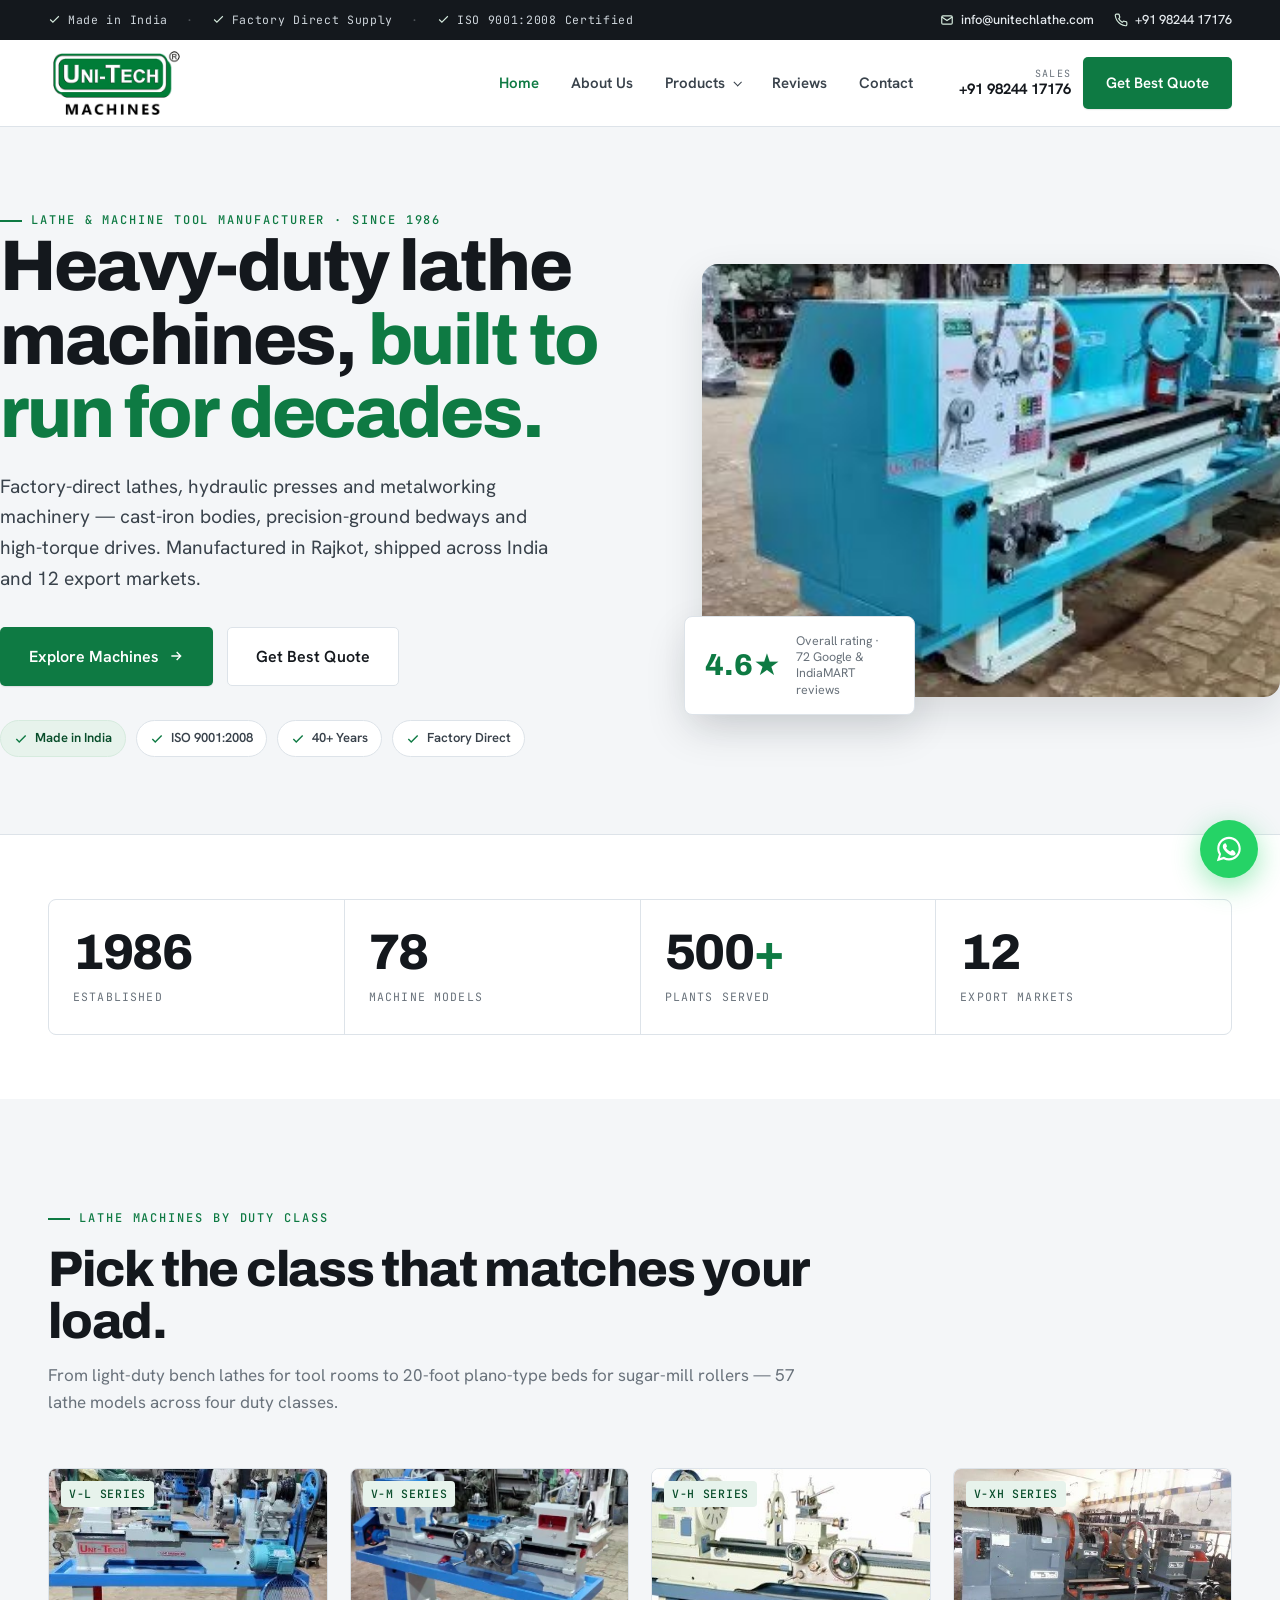
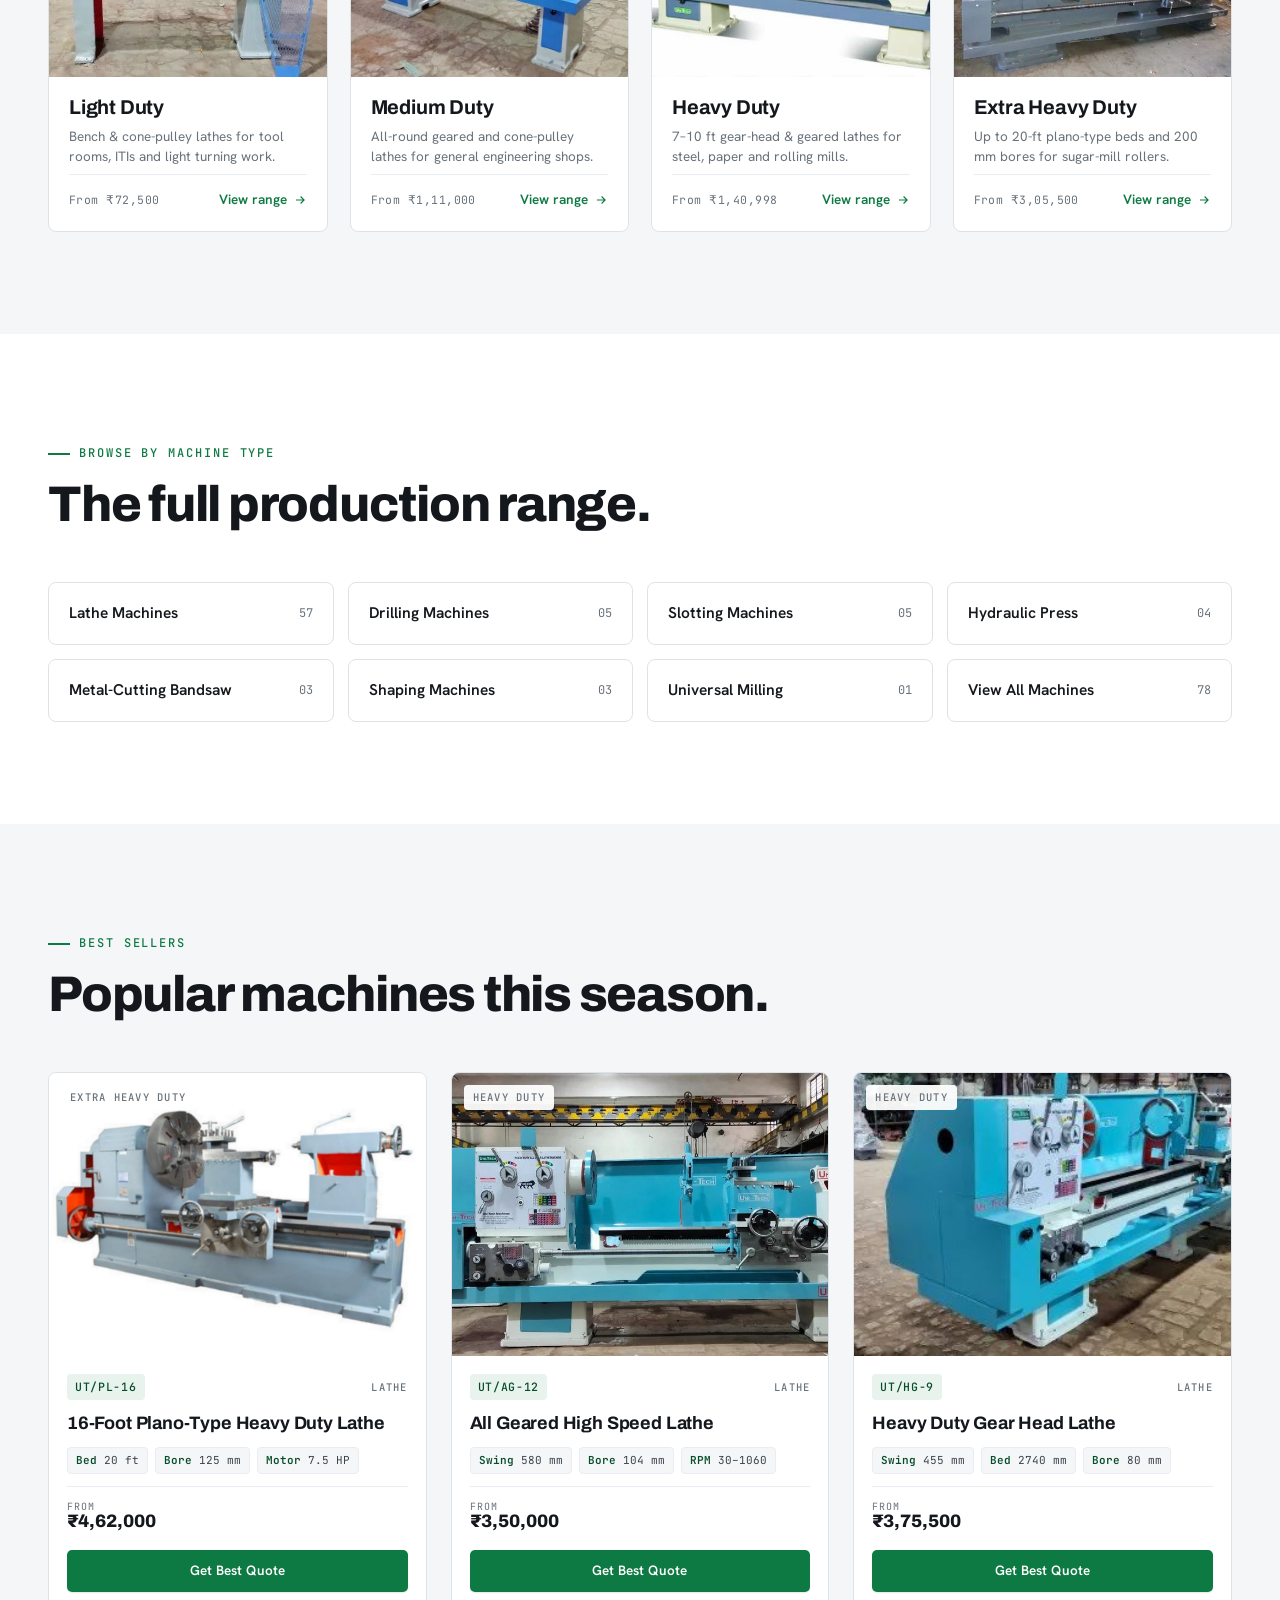
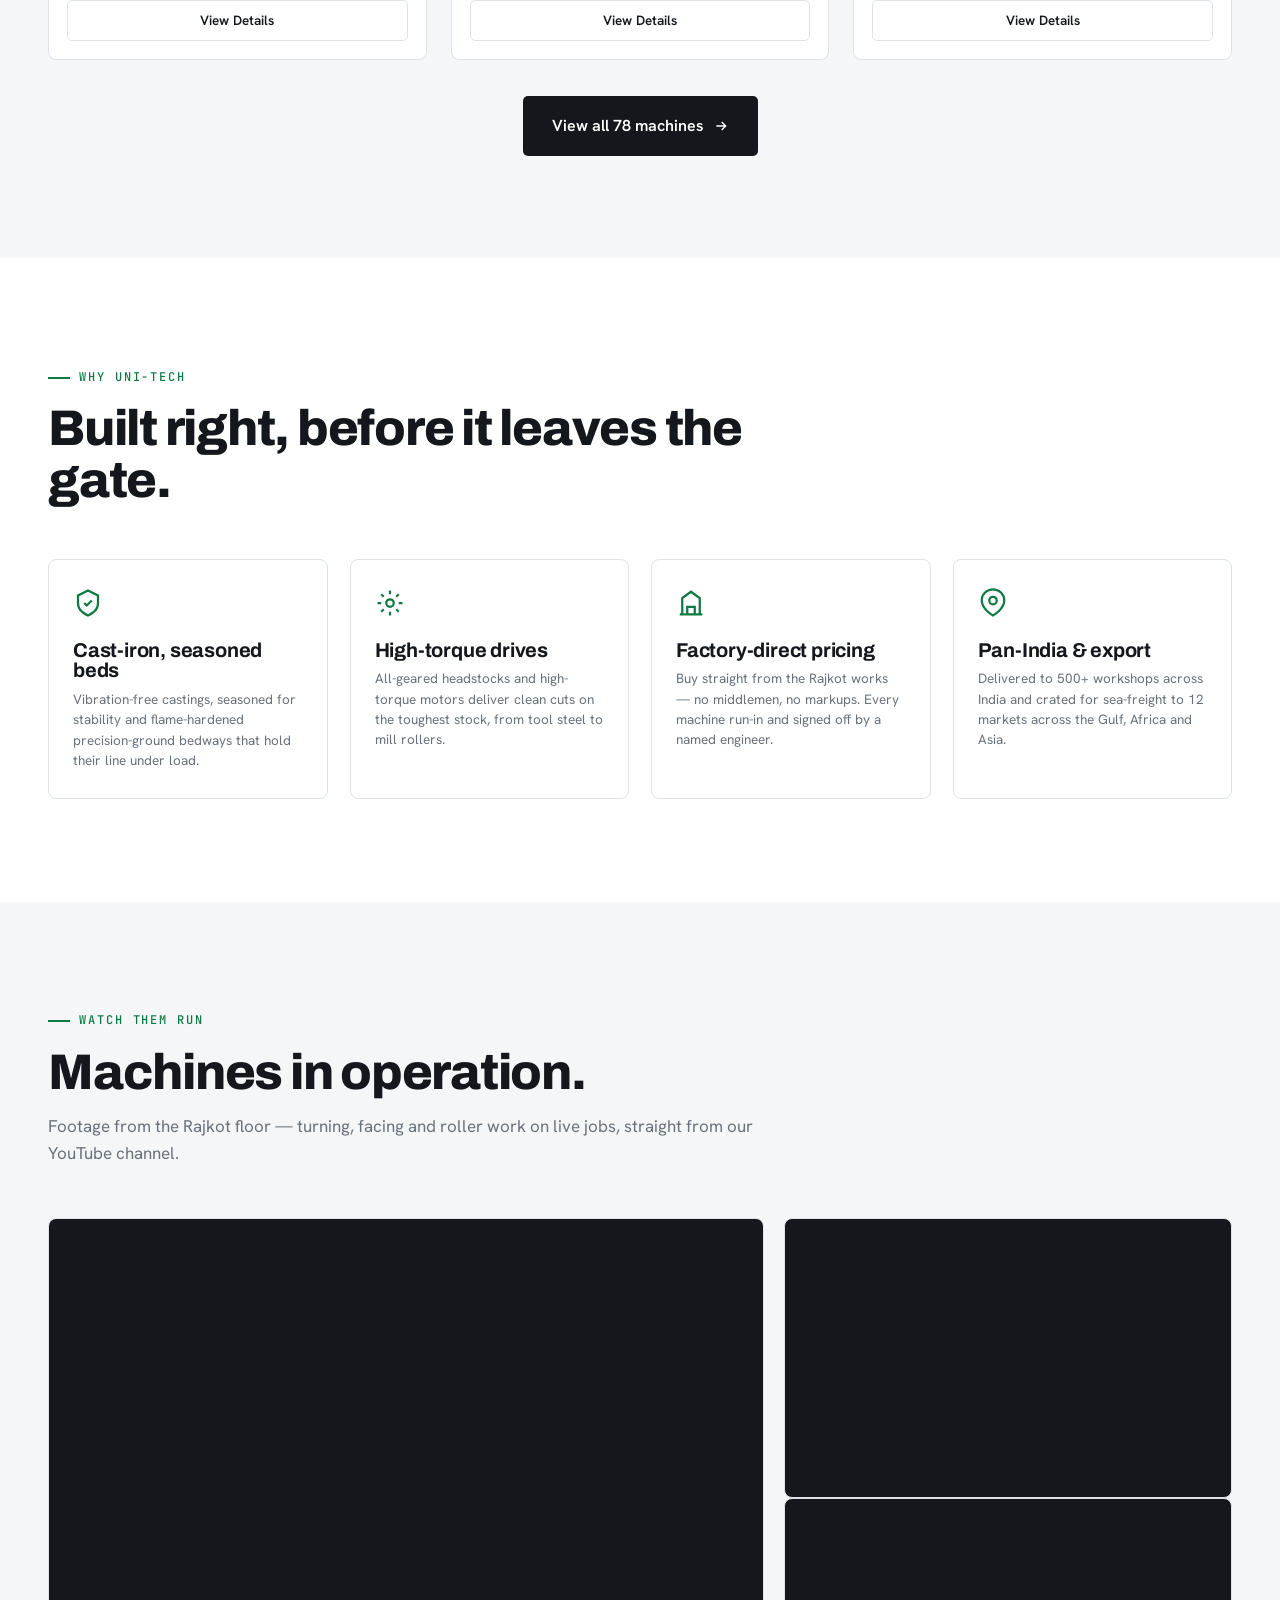
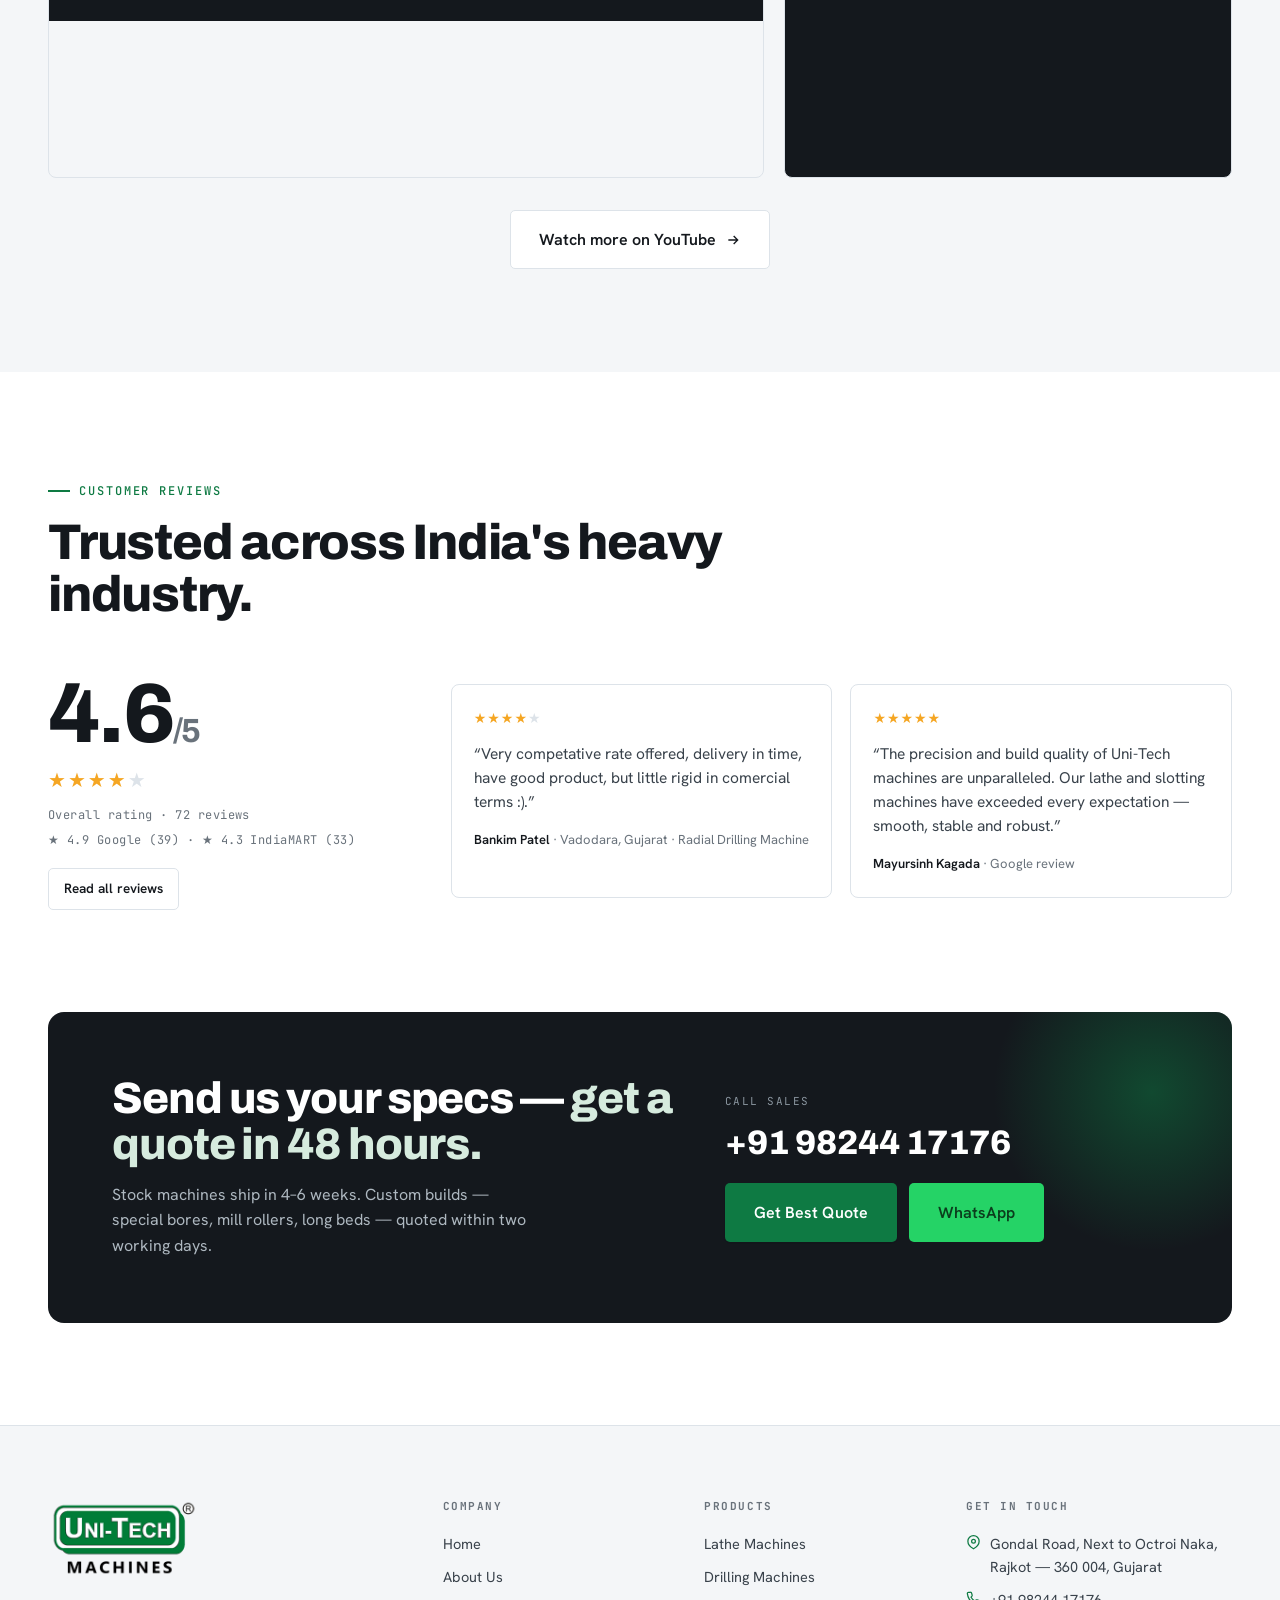
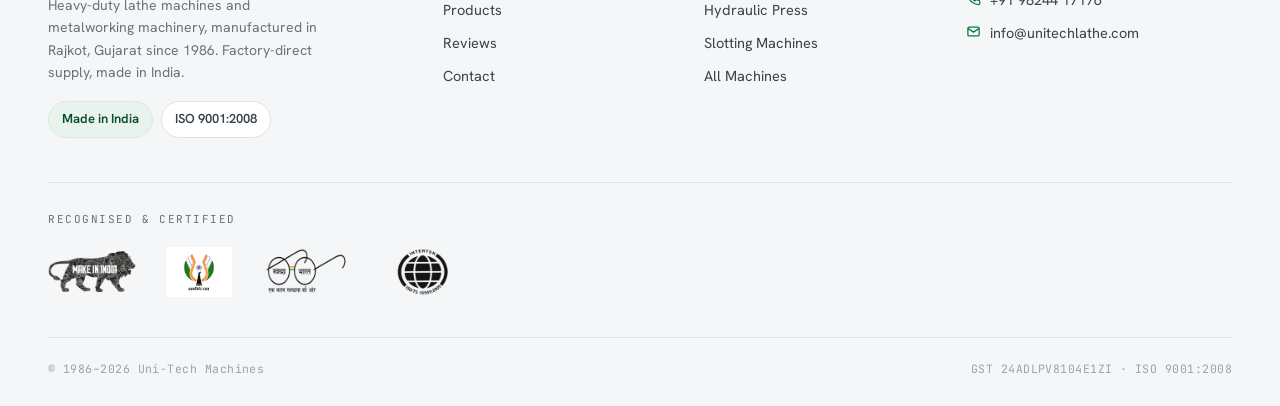
==== commit be813c23: "Initial commit: Unitech Lathe website" ====
--- a/index.html
+++ b/index.html
@@ -298,32 +298,27 @@
       <div class="sec-head">
         <span class="eyebrow">Watch Them Run</span>
         <h2 class="h-lg">Machines in operation.</h2>
-        <p>Footage from the Rajkot floor — turning, facing and roller work on live jobs. Drop your YouTube links and we'll embed them here.</p>
+        <p>Footage from the Rajkot floor — turning, facing and roller work on live jobs, straight from our YouTube channel.</p>
       </div>
       <div class="video-grid">
         <div class="video-main">
           <div class="video-slot" data-video="main">
-            <!-- Replace .vs-ph with: <iframe src="https://www.youtube.com/embed/VIDEO_ID" allowfullscreen></iframe> -->
-            <div class="vs-ph">
-              <div class="vs-play"><svg viewBox="0 0 24 24" fill="currentColor"><path d="M8 5v14l11-7z"/></svg></div>
-              <div class="vs-label">Add main video — YouTube / MP4 link</div>
-            </div>
+            <iframe src="https://www.youtube-nocookie.com/embed/73-gS6GxliE" title="9-Feet Heavy Duty Lathe Machine — Uni-Tech Machines" loading="lazy" allow="accelerometer; autoplay; clipboard-write; encrypted-media; gyroscope; picture-in-picture; web-share" referrerpolicy="strict-origin-when-cross-origin" allowfullscreen></iframe>
           </div>
         </div>
         <div class="video-side">
           <div class="video-slot sm" data-video="2">
-            <div class="vs-ph">
-              <div class="vs-play"><svg viewBox="0 0 24 24" fill="currentColor"><path d="M8 5v14l11-7z"/></svg></div>
-              <div class="vs-label">Clip 2</div>
-            </div>
+            <iframe src="https://www.youtube-nocookie.com/embed/AxVNICxodew" title="Medium Duty Cone-Pulley Lathe Machine — Uni-Tech Machines" loading="lazy" allow="accelerometer; autoplay; clipboard-write; encrypted-media; gyroscope; picture-in-picture; web-share" referrerpolicy="strict-origin-when-cross-origin" allowfullscreen></iframe>
           </div>
           <div class="video-slot sm" data-video="3">
-            <div class="vs-ph">
-              <div class="vs-play"><svg viewBox="0 0 24 24" fill="currentColor"><path d="M8 5v14l11-7z"/></svg></div>
-              <div class="vs-label">Clip 3</div>
-            </div>
-          </div>
-        </div>
+            <iframe src="https://www.youtube-nocookie.com/embed/HcIlU6LC_7I" title="7-Feet Heavy Duty Lathe Machine — Uni-Tech Machines" loading="lazy" allow="accelerometer; autoplay; clipboard-write; encrypted-media; gyroscope; picture-in-picture; web-share" referrerpolicy="strict-origin-when-cross-origin" allowfullscreen></iframe>
+          </div>
+        </div>
+      </div>
+      <div class="center" style="margin-top:32px;">
+        <a class="btn btn-outline btn-lg" href="https://www.youtube.com/@uni-techmachines7781/videos" target="_blank" rel="noopener">Watch more on YouTube
+          <svg viewBox="0 0 24 24" fill="none" stroke="currentColor" stroke-width="2"><path d="M5 12h14M13 6l6 6-6 6"/></svg>
+        </a>
       </div>
     </div>
   </section>
--- a/css/site.css
+++ b/css/site.css
@@ -173,9 +173,9 @@
   backdrop-filter: blur(10px);
   border-bottom: 1px solid var(--line);
 }
-.nav-inner{ display:flex; align-items:center; justify-content:space-between; height: 76px; gap: 20px; }
+.nav-inner{ display:flex; align-items:center; justify-content:space-between; height: 86px; gap: 20px; }
 .nav-brand{ display:flex; align-items:center; gap:12px; flex:none; }
-.nav-brand img{ height: 46px; width:auto; }
+.nav-brand img{ height: 72px; width:auto; }
 .nav-brand .bt{ display:flex; flex-direction:column; line-height:1; }
 .nav-brand .bt b{ font-family: var(--f-head); font-weight:800; font-size:19px; letter-spacing:-.02em; color:var(--ink); }
 .nav-brand .bt span{ font-family: var(--f-mono); font-size:9.5px; letter-spacing:.18em; text-transform:uppercase; color: var(--muted); margin-top:3px; }
@@ -370,7 +370,7 @@
 /* ---------- Footer ---------- */
 .footer{ background: var(--panel); border-top:1px solid var(--line); padding: clamp(48px,6vw,72px) 0 28px; }
 .footer-grid{ display:grid; grid-template-columns: 1.6fr 1fr 1fr 1.2fr; gap: 40px; }
-.footer-brand img{ height: 52px; width:auto; margin-bottom:16px; }
+.footer-brand img{ height: 80px; width:auto; margin-bottom:16px; }
 .footer-brand p{ color: var(--muted); font-size:14px; line-height:1.6; max-width: 34ch; }
 .footer-brand .fb-badges{ display:flex; gap:8px; flex-wrap:wrap; margin-top:18px; }
 .footer h5{ font-family:var(--f-mono); font-size:11px; letter-spacing:.14em; text-transform:uppercase; color: var(--muted); margin-bottom:16px; }
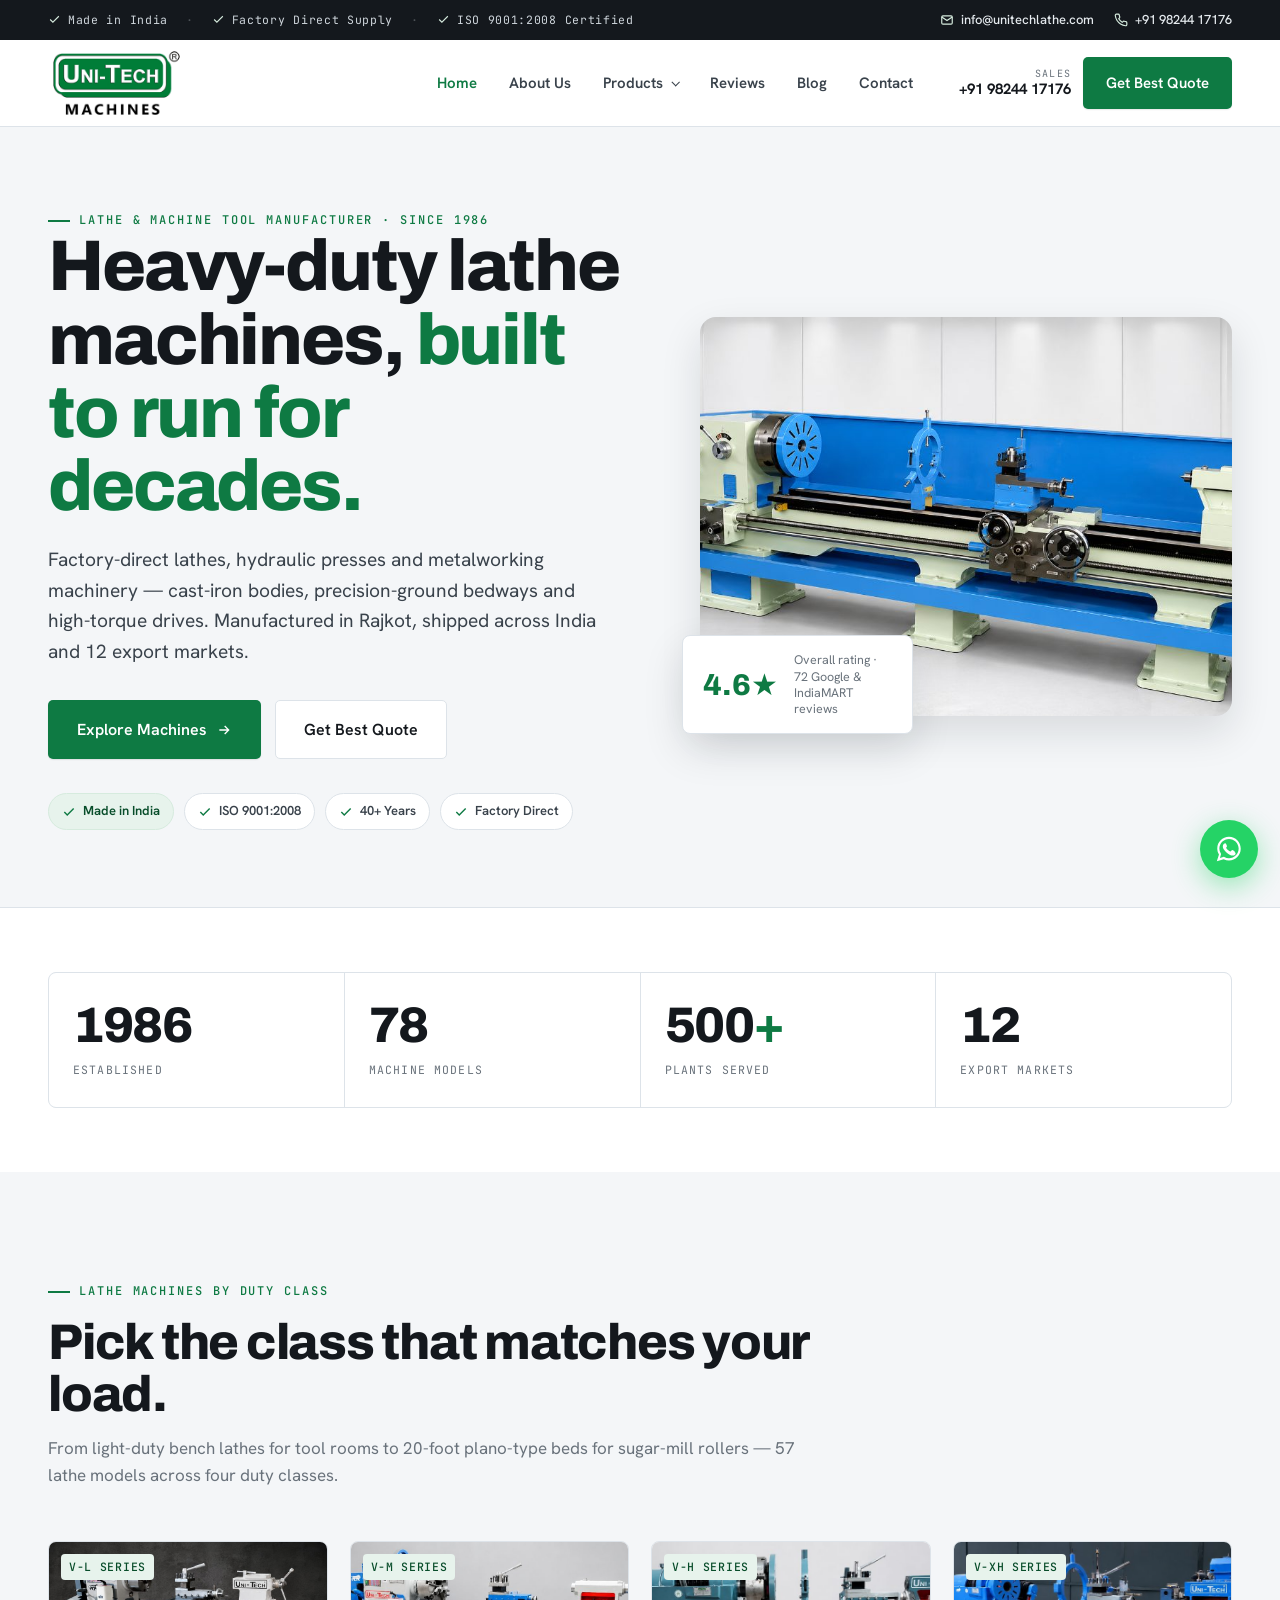
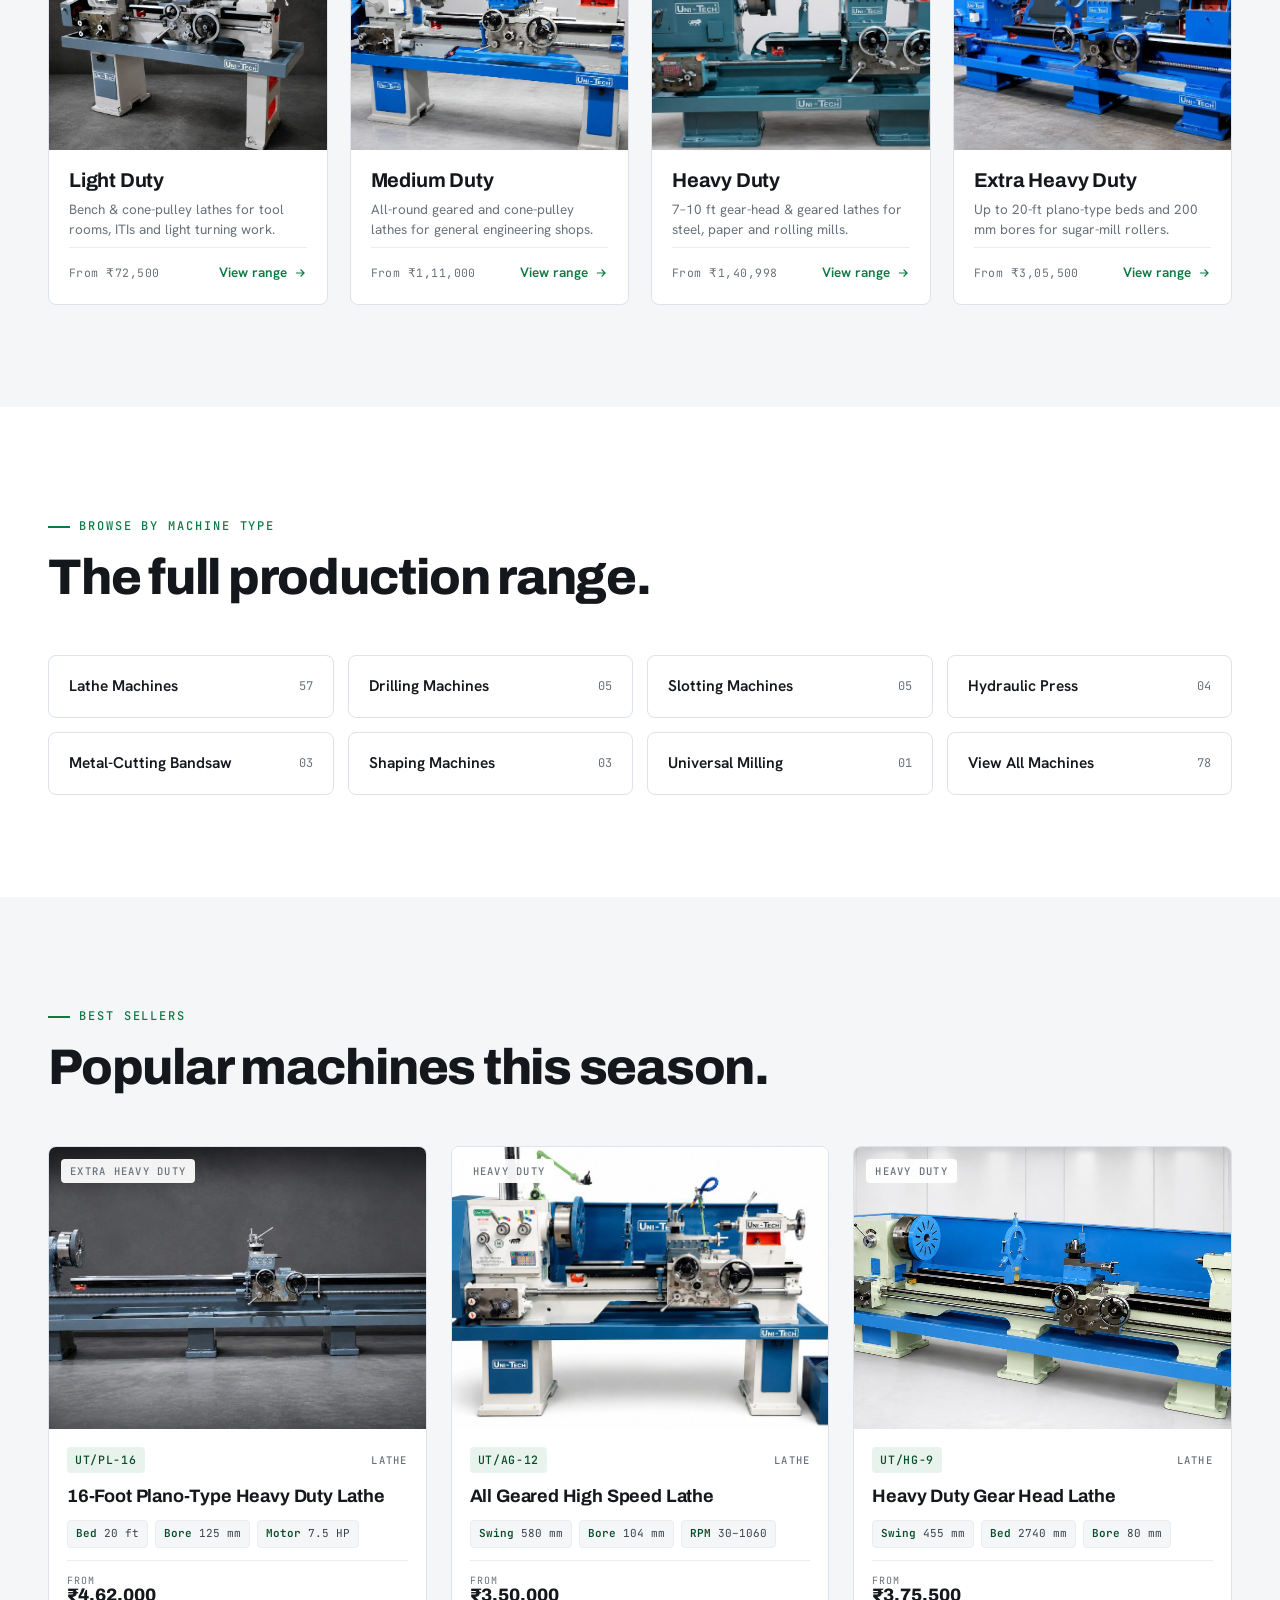
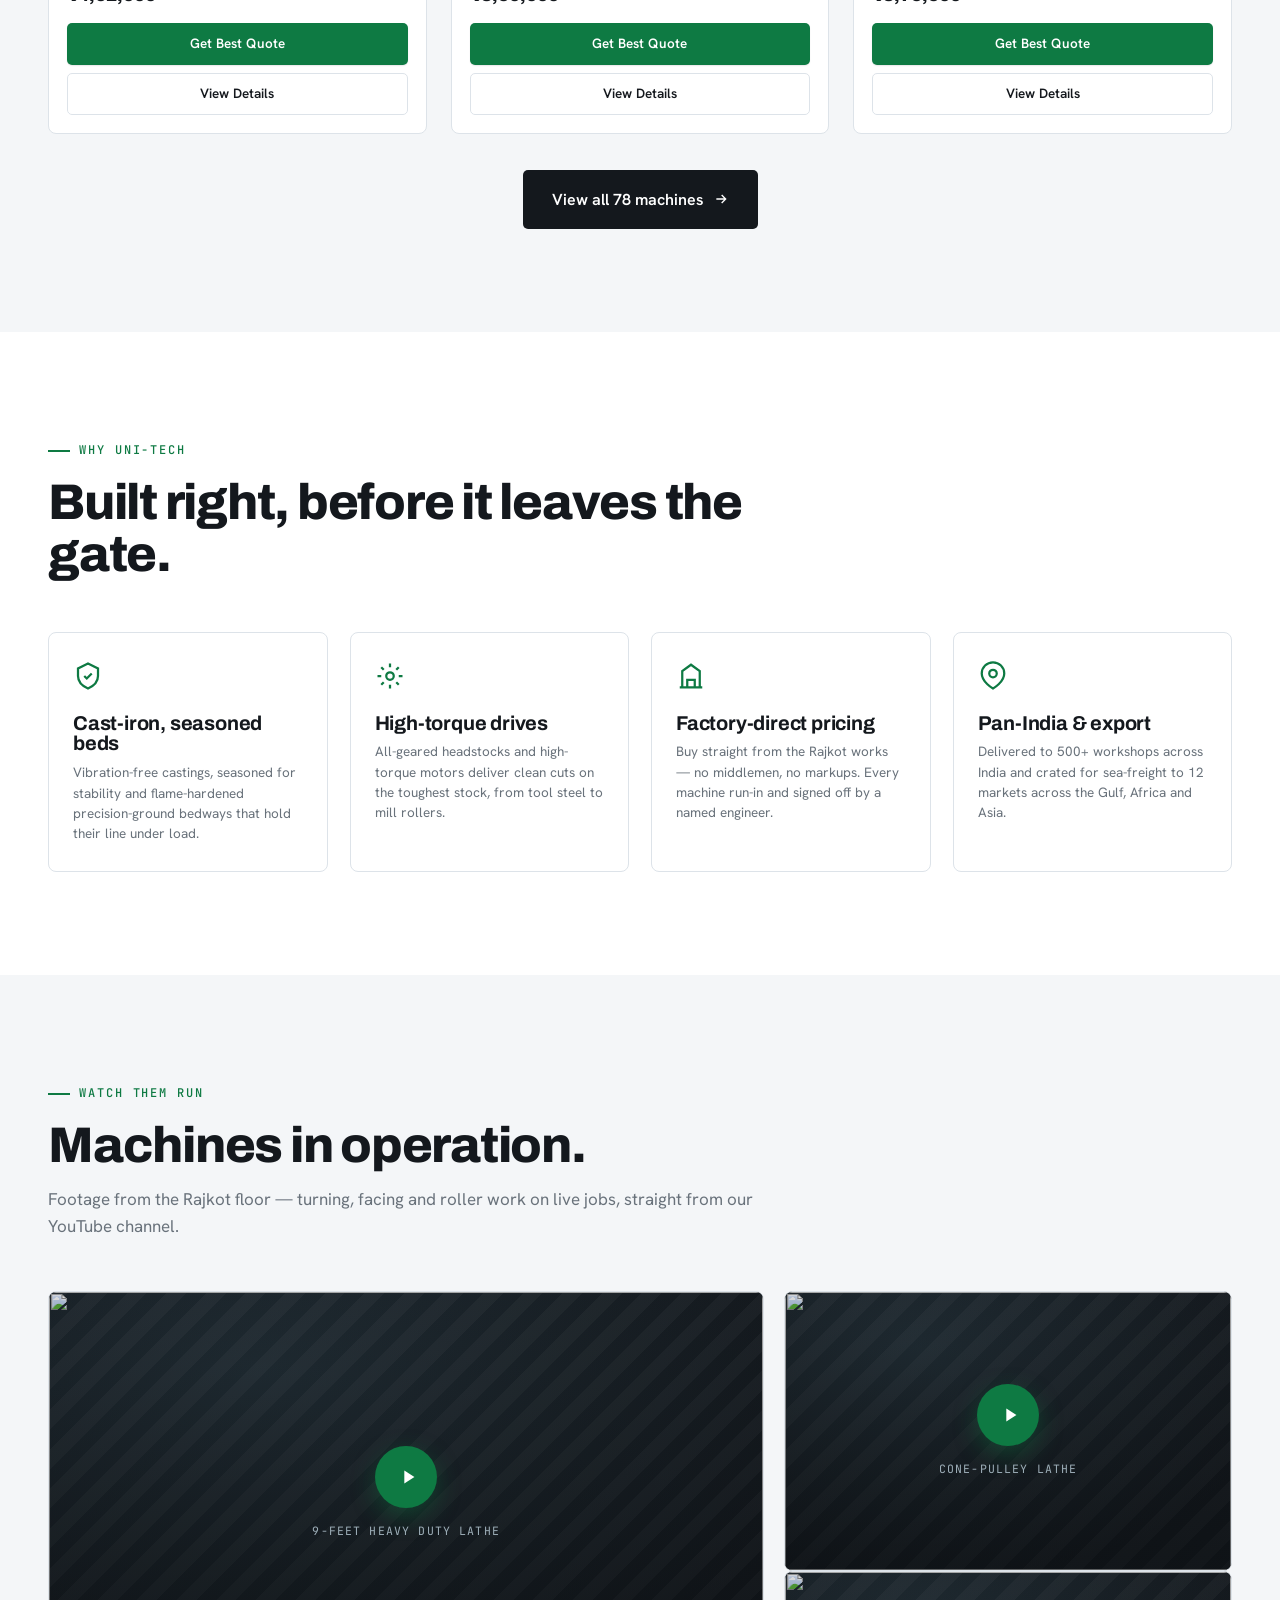
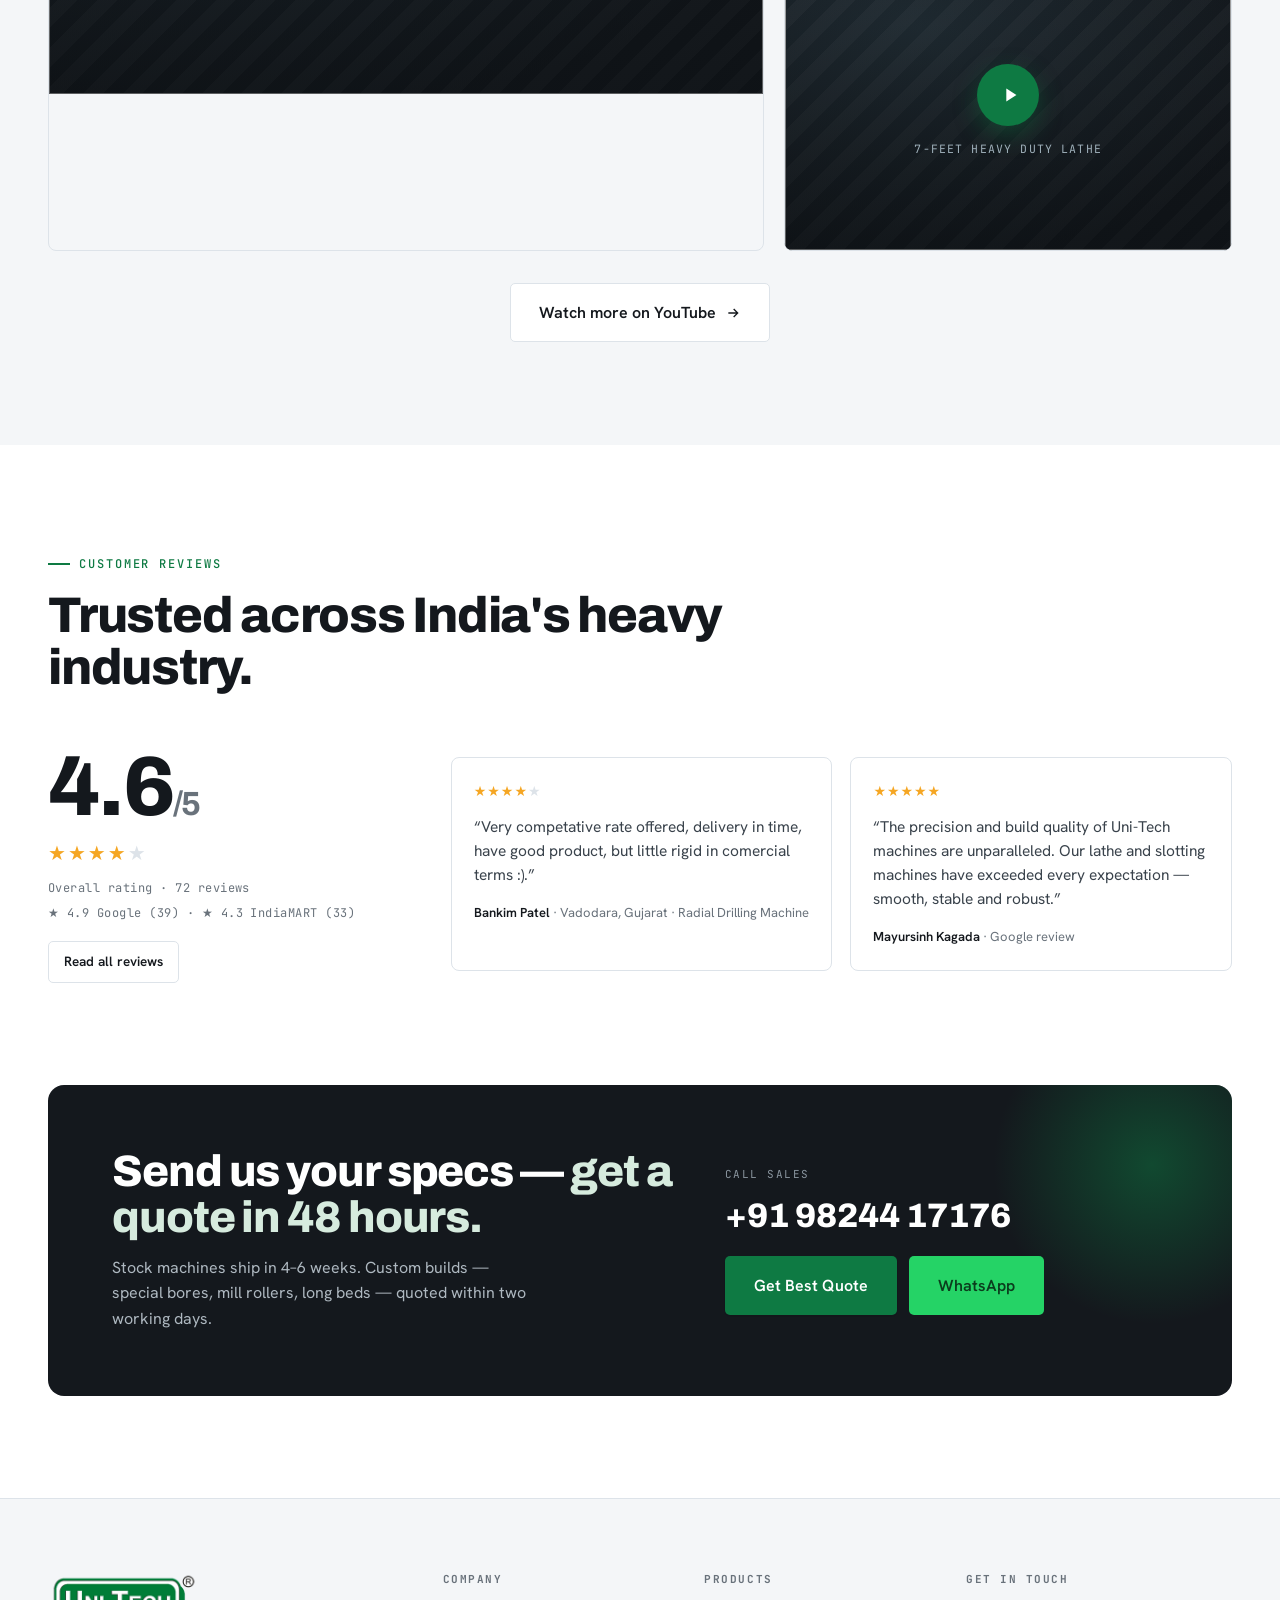
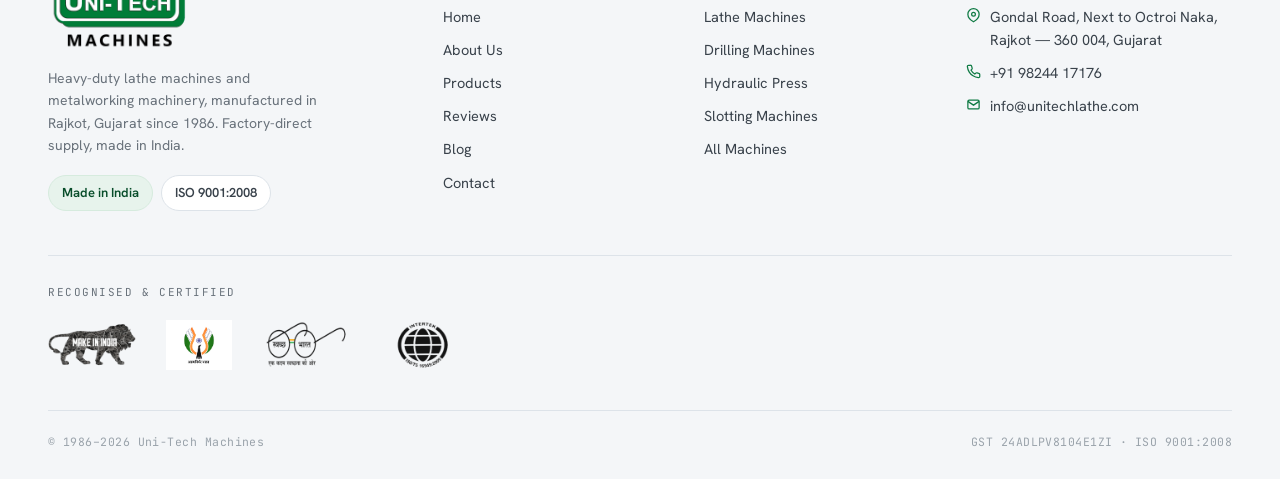
==== commit 56c2638c: "Initial commit: Unitech Machine website" ====
--- a/index.html
+++ b/index.html
@@ -21,8 +21,28 @@
   <meta property="og:title" content="Uni-Tech Machines — Heavy-Duty Lathe Manufacturer Since 1986" />
   <meta property="og:description" content="Factory-direct lathe & metalworking machinery manufactured in Rajkot, India. 78 models, light to extra-heavy duty. ISO 9001:2008. Made in India." />
   <meta property="og:url" content="https://unitechlathe.com/" />
-  <meta property="og:image" content="https://unitechlathe.com/img/products/heavy-duty-gear-head-lathe-machine.jpg" />
+  <meta property="og:image" content="https://unitechlathe.com/img/products/new/heavy-duty-gear-head-lathe.jpg" />
   <meta property="og:locale" content="en_IN" />
+
+  <script type="application/ld+json">
+  { "@context":"https://schema.org",
+    "@type":"LocalBusiness",
+    "@id":"https://unitechlathe.com/#organization",
+    "name":"Uni-Tech Machines",
+    "url":"https://unitechlathe.com/",
+    "logo":"https://unitechlathe.com/img/logos/unitech-logo-only.png",
+    "image":"https://unitechlathe.com/img/products/new/heavy-duty-gear-head-lathe.jpg",
+    "description":"Factory-direct manufacturer of heavy-duty lathe machines, hydraulic press, slotting, drilling and shaping machines in Rajkot, Gujarat since 1986. ISO 9001:2008 certified.",
+    "foundingDate":"1986",
+    "telephone":"+91-98244-17176",
+    "email":"info@unitechlathe.com",
+    "address":{ "@type":"PostalAddress", "streetAddress":"Gondal Road, Next to Octroi Naka", "addressLocality":"Rajkot", "addressRegion":"Gujarat", "postalCode":"360004", "addressCountry":"IN" },
+    "geo":{ "@type":"GeoCoordinates", "latitude":22.2587, "longitude":70.7985 },
+    "priceRange":"₹₹",
+    "sameAs":[],
+    "openingHoursSpecification":{ "@type":"OpeningHoursSpecification", "dayOfWeek":["Monday","Tuesday","Wednesday","Thursday","Friday","Saturday"], "opens":"09:00", "closes":"19:00" }
+  }
+  </script>
 
   <link rel="preconnect" href="https://fonts.googleapis.com" />
   <link rel="preconnect" href="https://fonts.gstatic.com" crossorigin />
@@ -70,6 +90,7 @@
           </div>
         </div>
         <a href="testimonials.html">Reviews</a>
+        <a href="blog.html">Blog</a>
         <a href="contact.html">Contact</a>
       </nav>
       <div class="nav-cta">
@@ -103,7 +124,7 @@
       </div>
       <div class="hero-media">
         <div class="frame">
-          <img src="img/products/heavy-duty-gear-head-lathe-machine.jpg" alt="Heavy duty gear head lathe machine by Uni-Tech" fetchpriority="high" />
+          <img src="img/products/new/heavy-duty-gear-head-lathe.jpg" alt="Heavy duty gear head lathe machine by Uni-Tech" fetchpriority="high" />
         </div>
         <div class="float-card">
           <div class="fc-num">4.6★</div>
@@ -135,7 +156,7 @@
       </div>
       <div class="duty-grid">
         <a class="duty" href="catalog.html?duty=light">
-          <div class="d-img"><span class="d-tier tagcode">V-L SERIES</span><img src="img/products/light-duty-lathe-machine.jpg" alt="Light duty lathe machine" loading="lazy" /></div>
+          <div class="d-img"><span class="d-tier tagcode">V-L SERIES</span><img src="img/products/new/light-duty-lathe-machine.jpg" alt="Light duty lathe machine" loading="lazy" /></div>
           <div class="d-body">
             <h3>Light Duty</h3>
             <p>Bench &amp; cone-pulley lathes for tool rooms, ITIs and light turning work.</p>
@@ -143,7 +164,7 @@
           </div>
         </a>
         <a class="duty" href="catalog.html?duty=medium">
-          <div class="d-img"><span class="d-tier tagcode">V-M SERIES</span><img src="img/products/medium-duty-lathe-machine.jpg" alt="Medium duty lathe machine" loading="lazy" /></div>
+          <div class="d-img"><span class="d-tier tagcode">V-M SERIES</span><img src="img/products/new/medium-duty-lathe-machine.jpg" alt="Medium duty lathe machine" loading="lazy" /></div>
           <div class="d-body">
             <h3>Medium Duty</h3>
             <p>All-round geared and cone-pulley lathes for general engineering shops.</p>
@@ -151,7 +172,7 @@
           </div>
         </a>
         <a class="duty" href="catalog.html?duty=heavy">
-          <div class="d-img"><span class="d-tier tagcode">V-H SERIES</span><img src="img/products/heavy-duty-lathe-machine.jpg" alt="Heavy duty lathe machine" loading="lazy" /></div>
+          <div class="d-img"><span class="d-tier tagcode">V-H SERIES</span><img src="img/products/new/heavy-duty-lathe-machines.jpg" alt="Heavy duty lathe machine" loading="lazy" /></div>
           <div class="d-body">
             <h3>Heavy Duty</h3>
             <p>7–10 ft gear-head &amp; geared lathes for steel, paper and rolling mills.</p>
@@ -159,7 +180,7 @@
           </div>
         </a>
         <a class="duty" href="catalog.html?duty=extra">
-          <div class="d-img"><span class="d-tier tagcode">V-XH SERIES</span><img src="img/products/extra-heavy-duty-cone-pulley-lathe-machine.jpg" alt="Extra heavy duty lathe machine" loading="lazy" /></div>
+          <div class="d-img"><span class="d-tier tagcode">V-XH SERIES</span><img src="img/products/new/extra-heavy-duty-cone-pulley-lathe-he-800mm.jpg" alt="Extra heavy duty lathe machine" loading="lazy" /></div>
           <div class="d-body">
             <h3>Extra Heavy Duty</h3>
             <p>Up to 20-ft plano-type beds and 200 mm bores for sugar-mill rollers.</p>
@@ -200,7 +221,7 @@
       <div class="prod-grid">
         <!-- Card 1 -->
         <div class="pcard">
-          <a href="product.html?id=16-feet-heavy-duty-plano-lathe" class="p-img"><span class="p-cat tagcat">Extra Heavy Duty</span><img src="img/products/heavy-duty-plano-type-lathe-machine.jpg" alt="16 feet plano type heavy duty lathe" loading="lazy" /></a>
+          <a href="product.html?id=16-feet-heavy-duty-plano-lathe" class="p-img"><span class="p-cat tagcat">Extra Heavy Duty</span><img src="img/products/new/16-feet-heavy-duty-plano-lathe.jpg" alt="16 feet plano type heavy duty lathe" loading="lazy" /></a>
           <div class="p-body">
             <div class="p-top"><span class="tagcode">UT/PL-16</span><span class="tagcat">Lathe</span></div>
             <h3><a href="product.html?id=16-feet-heavy-duty-plano-lathe">16-Foot Plano-Type Heavy Duty Lathe</a></h3>
@@ -215,7 +236,7 @@
         </div>
         <!-- Card 2 -->
         <div class="pcard">
-          <a href="product.html?id=all-geared-high-speed-lathe-machine" class="p-img"><span class="p-cat tagcat">Heavy Duty</span><img src="img/products/all-geared-high-speed-lathe-machine.jpg" alt="All geared high speed lathe" loading="lazy" /></a>
+          <a href="product.html?id=all-geared-high-speed-lathe-machine" class="p-img"><span class="p-cat tagcat">Heavy Duty</span><img src="img/products/new/all-geared-high-speed-lathe-machine.jpg" alt="All geared high speed lathe" loading="lazy" /></a>
           <div class="p-body">
             <div class="p-top"><span class="tagcode">UT/AG-12</span><span class="tagcat">Lathe</span></div>
             <h3><a href="product.html?id=all-geared-high-speed-lathe-machine">All Geared High Speed Lathe</a></h3>
@@ -230,7 +251,7 @@
         </div>
         <!-- Card 3 -->
         <div class="pcard">
-          <a href="product.html?id=heavy-duty-gear-head-lathe" class="p-img"><span class="p-cat tagcat">Heavy Duty</span><img src="img/products/heavy-duty-gear-head-lathe-machine.jpg" alt="Heavy duty gear head lathe" loading="lazy" /></a>
+          <a href="product.html?id=heavy-duty-gear-head-lathe" class="p-img"><span class="p-cat tagcat">Heavy Duty</span><img src="img/products/new/heavy-duty-gear-head-lathe.jpg" alt="Heavy duty gear head lathe" loading="lazy" /></a>
           <div class="p-body">
             <div class="p-top"><span class="tagcode">UT/HG-9</span><span class="tagcat">Lathe</span></div>
             <h3><a href="product.html?id=heavy-duty-gear-head-lathe">Heavy Duty Gear Head Lathe</a></h3>
@@ -303,15 +324,27 @@
       <div class="video-grid">
         <div class="video-main">
           <div class="video-slot" data-video="main">
-            <iframe src="https://www.youtube-nocookie.com/embed/73-gS6GxliE" title="9-Feet Heavy Duty Lathe Machine — Uni-Tech Machines" loading="lazy" allow="accelerometer; autoplay; clipboard-write; encrypted-media; gyroscope; picture-in-picture; web-share" referrerpolicy="strict-origin-when-cross-origin" allowfullscreen></iframe>
+            <button class="vs-ph vs-facade" type="button" data-yt="73-gS6GxliE" aria-label="Play video: 9-Feet Heavy Duty Lathe Machine in operation">
+              <img class="vs-thumb" src="https://i.ytimg.com/vi/73-gS6GxliE/hqdefault.jpg" alt="" loading="lazy" decoding="async">
+              <span class="vs-play"><svg viewBox="0 0 24 24" fill="currentColor"><path d="M8 5v14l11-7z"/></svg></span>
+              <span class="vs-label">9-Feet Heavy Duty Lathe</span>
+            </button>
           </div>
         </div>
         <div class="video-side">
           <div class="video-slot sm" data-video="2">
-            <iframe src="https://www.youtube-nocookie.com/embed/AxVNICxodew" title="Medium Duty Cone-Pulley Lathe Machine — Uni-Tech Machines" loading="lazy" allow="accelerometer; autoplay; clipboard-write; encrypted-media; gyroscope; picture-in-picture; web-share" referrerpolicy="strict-origin-when-cross-origin" allowfullscreen></iframe>
+            <button class="vs-ph vs-facade" type="button" data-yt="AxVNICxodew" aria-label="Play video: Medium Duty Cone-Pulley Lathe Machine in operation">
+              <img class="vs-thumb" src="https://i.ytimg.com/vi/AxVNICxodew/hqdefault.jpg" alt="" loading="lazy" decoding="async">
+              <span class="vs-play"><svg viewBox="0 0 24 24" fill="currentColor"><path d="M8 5v14l11-7z"/></svg></span>
+              <span class="vs-label">Cone-Pulley Lathe</span>
+            </button>
           </div>
           <div class="video-slot sm" data-video="3">
-            <iframe src="https://www.youtube-nocookie.com/embed/HcIlU6LC_7I" title="7-Feet Heavy Duty Lathe Machine — Uni-Tech Machines" loading="lazy" allow="accelerometer; autoplay; clipboard-write; encrypted-media; gyroscope; picture-in-picture; web-share" referrerpolicy="strict-origin-when-cross-origin" allowfullscreen></iframe>
+            <button class="vs-ph vs-facade" type="button" data-yt="HcIlU6LC_7I" aria-label="Play video: 7-Feet Heavy Duty Lathe Machine in operation">
+              <img class="vs-thumb" src="https://i.ytimg.com/vi/HcIlU6LC_7I/hqdefault.jpg" alt="" loading="lazy" decoding="async">
+              <span class="vs-play"><svg viewBox="0 0 24 24" fill="currentColor"><path d="M8 5v14l11-7z"/></svg></span>
+              <span class="vs-label">7-Feet Heavy Duty Lathe</span>
+            </button>
           </div>
         </div>
       </div>
@@ -395,6 +428,7 @@
             <li><a href="about.html">About Us</a></li>
             <li><a href="catalog.html">Products</a></li>
             <li><a href="testimonials.html">Reviews</a></li>
+            <li><a href="blog.html">Blog</a></li>
             <li><a href="contact.html">Contact</a></li>
           </ul>
         </div>
--- a/css/site.css
+++ b/css/site.css
@@ -239,7 +239,7 @@
 
 /* ---------- Hero ---------- */
 .hero{ position:relative; background: var(--panel); border-bottom:1px solid var(--line); overflow:hidden; }
-.hero-grid{ display:grid; grid-template-columns: 1.05fr .95fr; gap: clamp(32px,5vw,72px); align-items:center; padding: clamp(48px,6vw,84px) 0; }
+.hero-grid{ display:grid; grid-template-columns: 1.05fr .95fr; gap: clamp(32px,5vw,72px); align-items:center; padding-block: clamp(48px,6vw,84px); }
 .hero h1{ font-size: clamp(40px, 5.6vw, 74px); font-weight:800; letter-spacing:-.03em; line-height:1.02; }
 .hero h1 em{ font-style:normal; color: var(--brand); }
 .hero .hero-sub{ margin-top: 22px; font-size: clamp(17px,1.5vw,20px); color: var(--ink-2); line-height:1.6; max-width: 50ch; }
@@ -333,9 +333,18 @@
     radial-gradient(120% 120% at 30% 20%, #233038, #14181d 70%);
   display:flex; flex-direction:column; align-items:center; justify-content:center; gap:14px; text-align:center; padding: 24px;
 }
-.video-slot .vs-play{ width:62px; height:62px; border-radius:50%; background: var(--brand); display:grid; place-items:center; box-shadow: 0 8px 24px rgba(14,122,67,.4); }
+.video-slot .vs-play{ width:62px; height:62px; border-radius:50%; background: var(--brand); display:grid; place-items:center; box-shadow: 0 8px 24px rgba(14,122,67,.4); transition: transform .18s ease, background .18s ease; }
 .video-slot .vs-play svg{ width:22px; height:22px; color:#fff; margin-left:3px; }
-.video-slot .vs-label{ font-family:var(--f-mono); font-size:11.5px; letter-spacing:.1em; text-transform:uppercase; color:#9fb0ba; }
+.video-slot .vs-label{ font-family:var(--f-mono); font-size:11.5px; letter-spacing:.1em; text-transform:uppercase; color:#9fb0ba; position:relative; z-index:1; }
+/* Click-to-play facade */
+.video-slot .vs-facade{ appearance:none; border:0; margin:0; cursor:pointer; }
+.video-slot .vs-thumb{ position:absolute; inset:0; width:100%; height:100%; object-fit:cover; z-index:0; }
+.video-slot .vs-facade .vs-play,
+.video-slot .vs-facade .vs-label{ position:relative; z-index:1; }
+.video-slot .vs-facade::after{ content:""; position:absolute; inset:0; background:linear-gradient(180deg, rgba(10,14,17,.15), rgba(10,14,17,.55)); z-index:0; }
+.video-slot .vs-facade:hover .vs-play,
+.video-slot .vs-facade:focus-visible .vs-play{ transform:scale(1.08); }
+.video-slot .vs-facade:focus-visible{ outline:3px solid var(--brand); outline-offset:3px; }
 .video-side{ display:grid; grid-template-rows:1fr 1fr; gap:0; border:0; }
 .video-side .video-slot{ border:1px solid var(--line); border-radius: var(--r); }
 
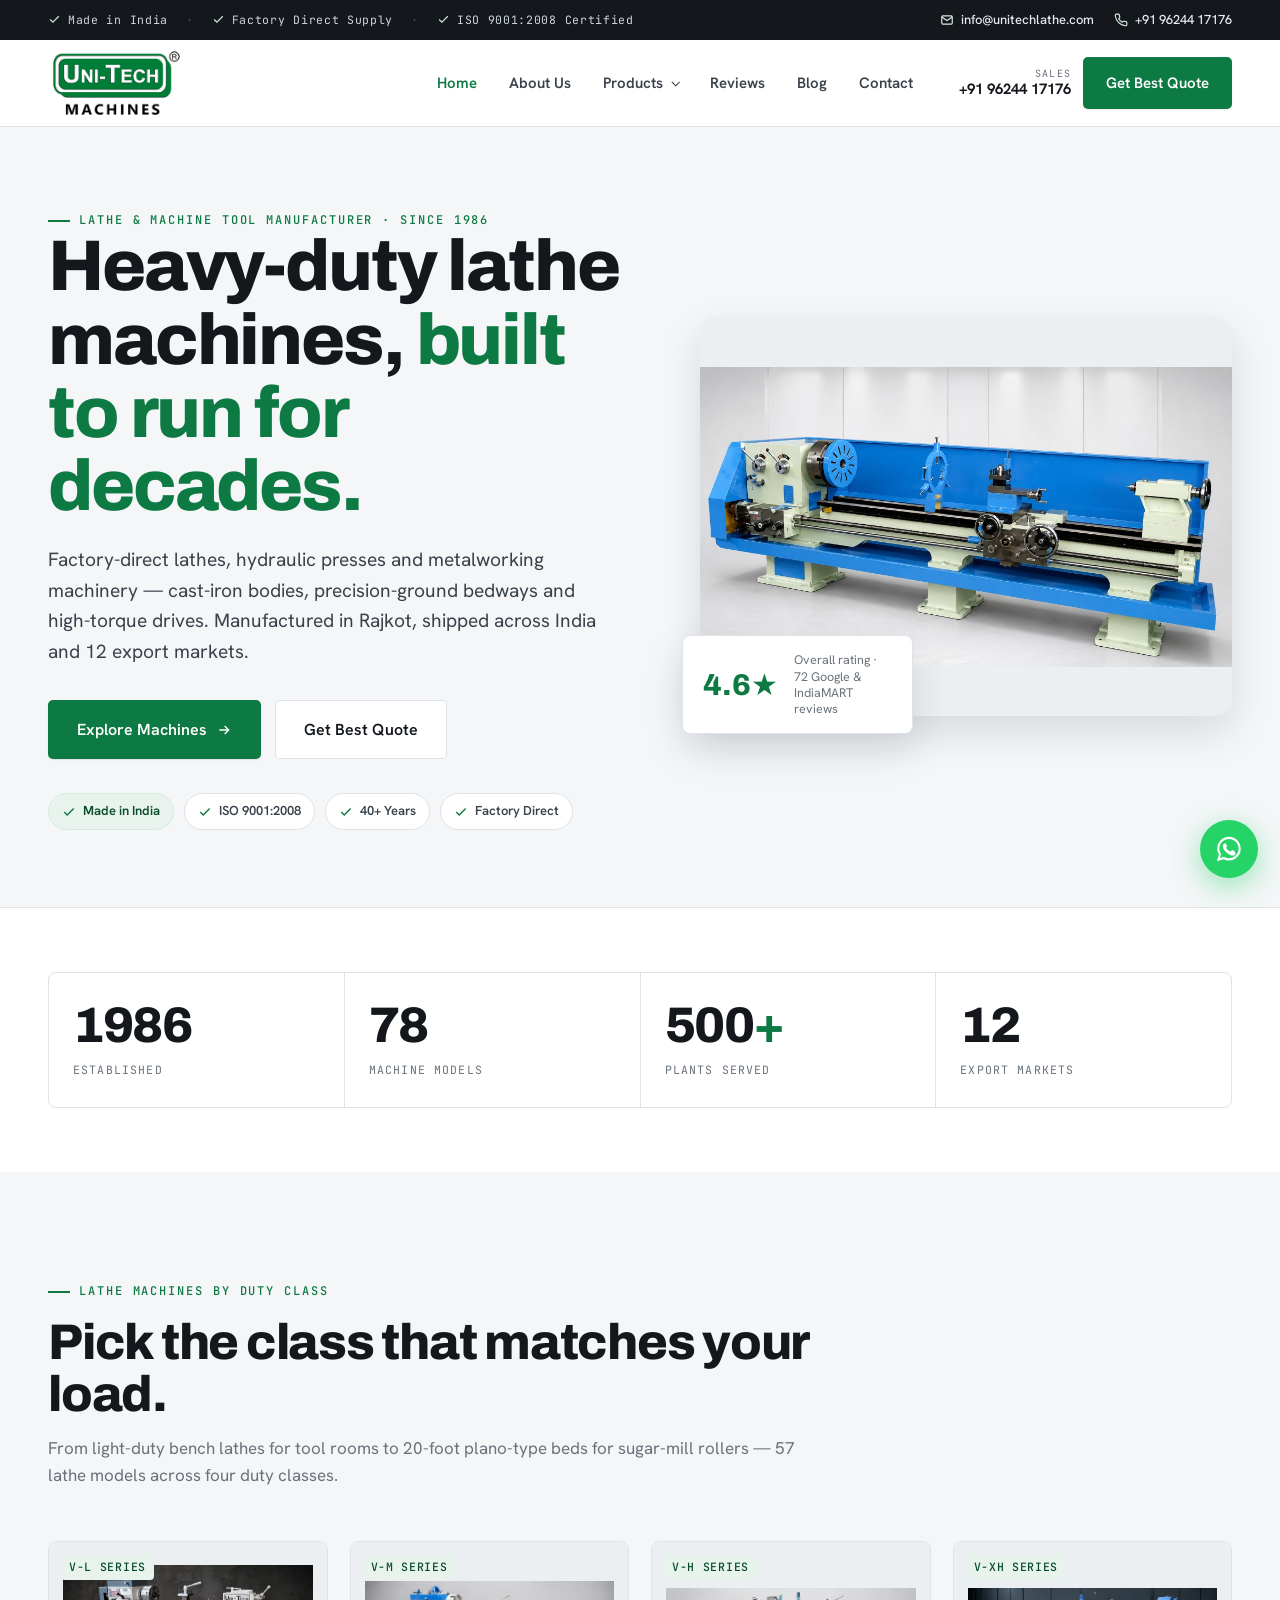
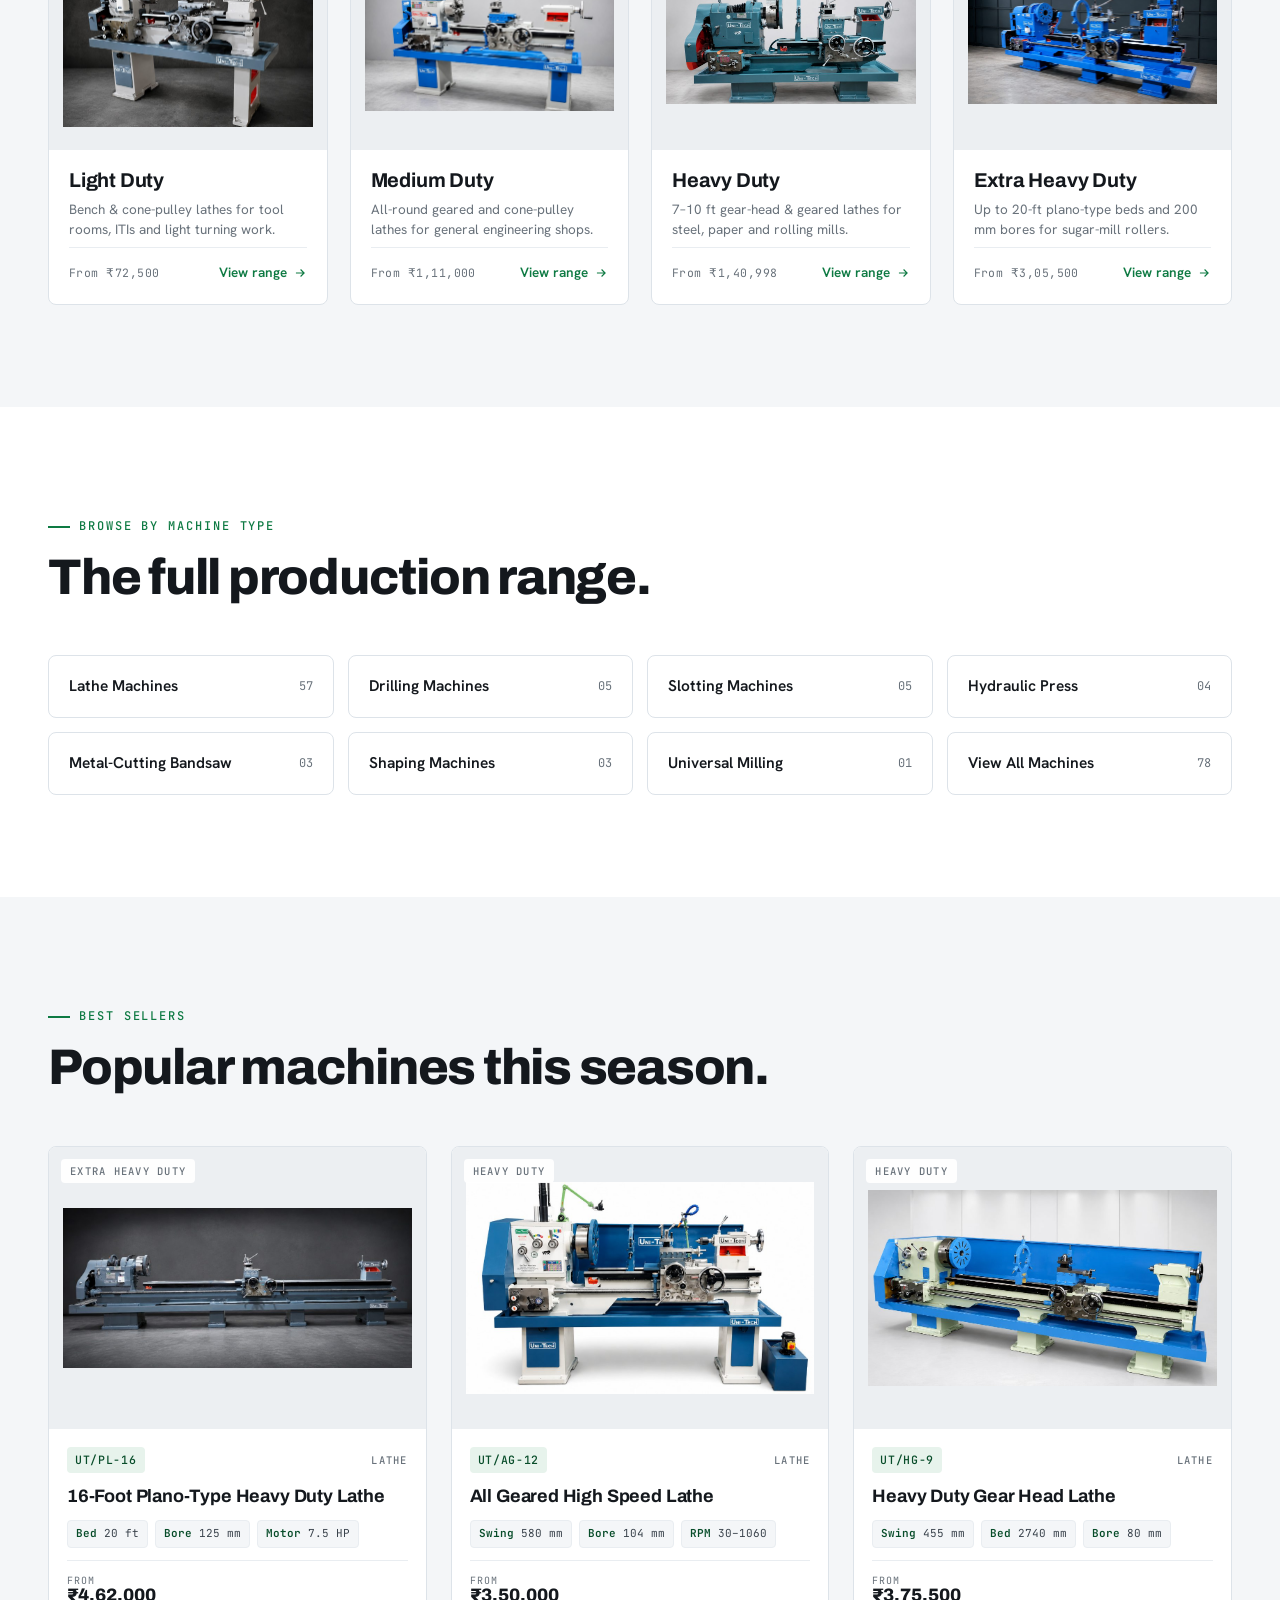
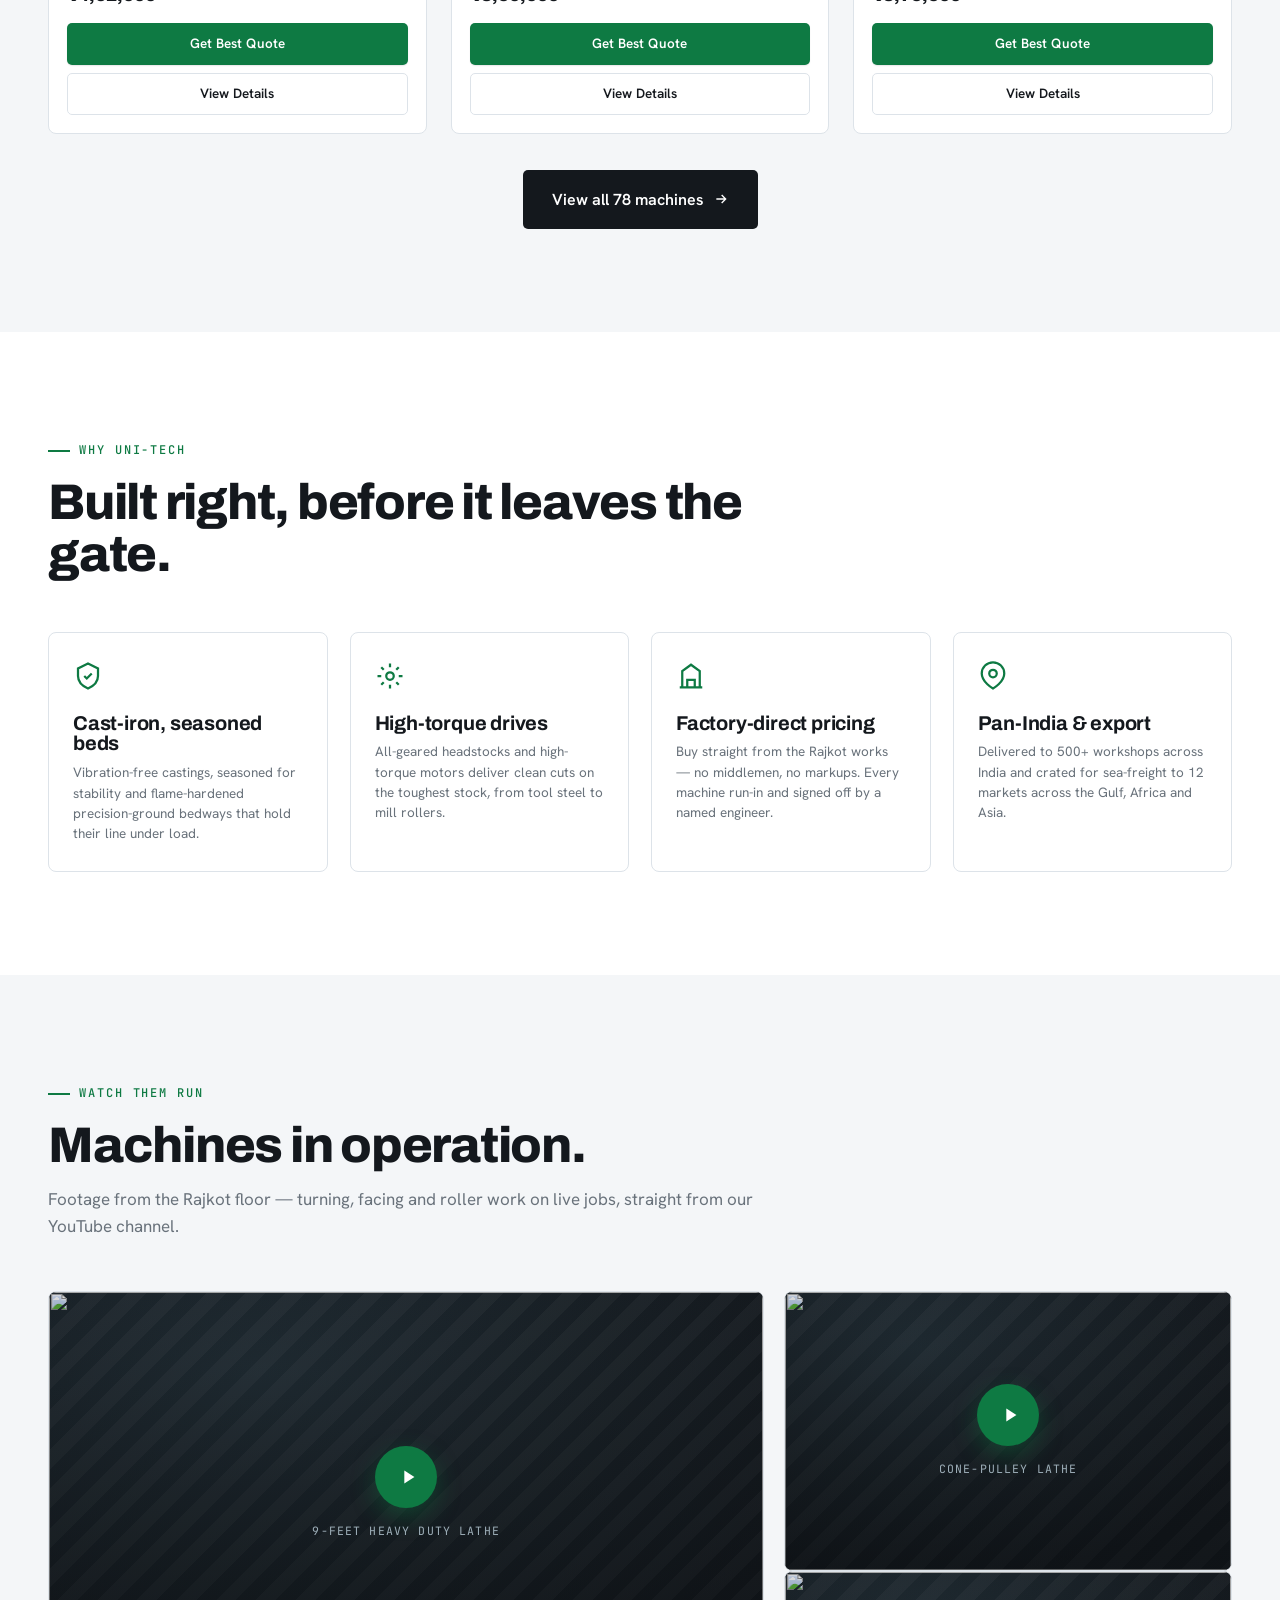
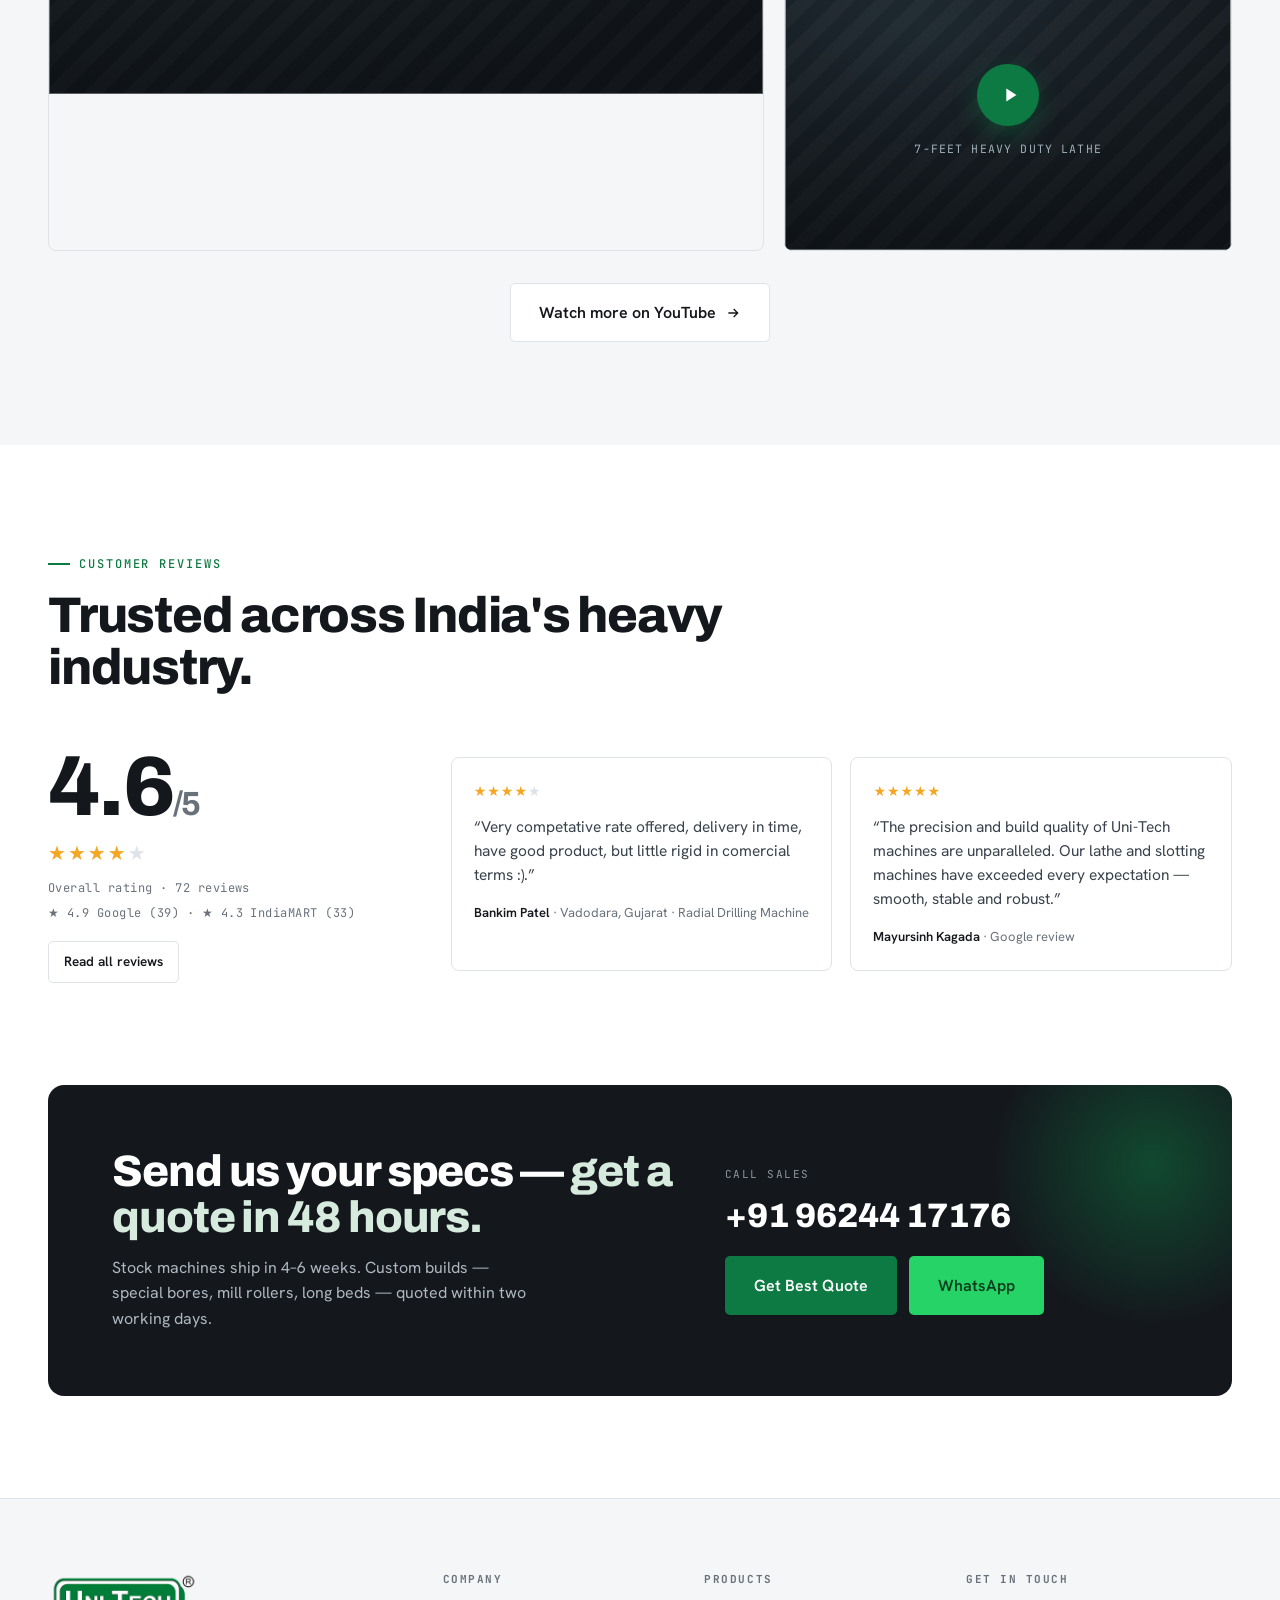
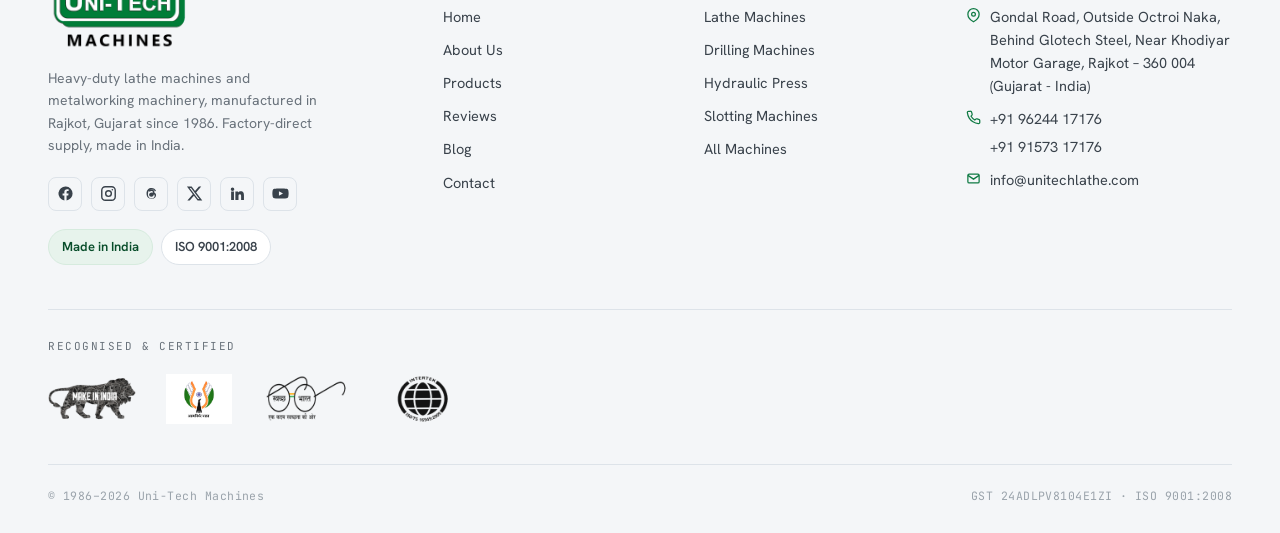
==== commit 2cd1bb3d: "feat: update about page with owner images and refresh site content" ====
--- a/index.html
+++ b/index.html
@@ -39,8 +39,8 @@
     "address":{ "@type":"PostalAddress", "streetAddress":"Gondal Road, Next to Octroi Naka", "addressLocality":"Rajkot", "addressRegion":"Gujarat", "postalCode":"360004", "addressCountry":"IN" },
     "geo":{ "@type":"GeoCoordinates", "latitude":22.2587, "longitude":70.7985 },
     "priceRange":"₹₹",
-    "sameAs":[],
-    "openingHoursSpecification":{ "@type":"OpeningHoursSpecification", "dayOfWeek":["Monday","Tuesday","Wednesday","Thursday","Friday","Saturday"], "opens":"09:00", "closes":"19:00" }
+    "sameAs":["https://www.facebook.com/share/1GmB57EuRG/","https://www.instagram.com/unitechlathe","https://www.threads.com/@unitechmachinesrajkot","https://x.com/unitechmachines","https://youtube.com/@unitechmachines","https://www.linkedin.com/in/mihir-vachhani-39079684"],
+    "openingHoursSpecification":{ "@type":"OpeningHoursSpecification", "dayOfWeek":["Sunday","Monday","Tuesday","Thursday","Friday","Saturday"], "opens":"09:00", "closes":"18:00" }
   }
   </script>
 
@@ -64,7 +64,7 @@
       </div>
       <div class="topbar-right">
         <a class="opt" href="mailto:info@unitechlathe.com"><svg viewBox="0 0 24 24" fill="none" stroke="currentColor" stroke-width="2"><rect x="3" y="5" width="18" height="14" rx="2"/><path d="M3 7l9 6 9-6"/></svg> info@unitechlathe.com</a>
-        <a href="tel:+919824417176"><svg viewBox="0 0 24 24" fill="none" stroke="currentColor" stroke-width="2"><path d="M22 16.9v3a2 2 0 0 1-2.2 2 19.8 19.8 0 0 1-8.6-3 19.5 19.5 0 0 1-6-6 19.8 19.8 0 0 1-3-8.6A2 2 0 0 1 4.1 2h3a2 2 0 0 1 2 1.7c.1 1 .4 1.9.7 2.8a2 2 0 0 1-.5 2.1L8.1 9.9a16 16 0 0 0 6 6l1.3-1.2a2 2 0 0 1 2.1-.5c.9.3 1.8.6 2.8.7a2 2 0 0 1 1.7 2z"/></svg> +91 98244 17176</a>
+        <a href="tel:+919624417176"><svg viewBox="0 0 24 24" fill="none" stroke="currentColor" stroke-width="2"><path d="M22 16.9v3a2 2 0 0 1-2.2 2 19.8 19.8 0 0 1-8.6-3 19.5 19.5 0 0 1-6-6 19.8 19.8 0 0 1-3-8.6A2 2 0 0 1 4.1 2h3a2 2 0 0 1 2 1.7c.1 1 .4 1.9.7 2.8a2 2 0 0 1-.5 2.1L8.1 9.9a16 16 0 0 0 6 6l1.3-1.2a2 2 0 0 1 2.1-.5c.9.3 1.8.6 2.8.7a2 2 0 0 1 1.7 2z"/></svg> +91 96244 17176</a>
       </div>
     </div>
   </div>
@@ -94,7 +94,7 @@
         <a href="contact.html">Contact</a>
       </nav>
       <div class="nav-cta">
-        <div class="nav-phone"><span>Sales</span><b>+91 98244 17176</b></div>
+        <div class="nav-phone"><span>Sales</span><b>+91 96244 17176</b></div>
         <a class="btn btn-primary" href="contact.html">Get Best Quote</a>
         <button class="nav-ham" aria-label="Menu" aria-expanded="false"><span></span></button>
       </div>
@@ -397,10 +397,10 @@
             <p>Stock machines ship in 4–6 weeks. Custom builds — special bores, mill rollers, long beds — quoted within two working days.</p>
           </div>
           <div class="cb-actions">
-            <div class="cb-phone"><span>Call sales</span>+91 98244 17176</div>
+            <div class="cb-phone"><span>Call sales</span>+91 96244 17176</div>
             <div style="display:flex; gap:12px; flex-wrap:wrap;">
               <a class="btn btn-primary btn-lg" href="contact.html">Get Best Quote</a>
-              <a class="btn btn-wa btn-lg" href="https://wa.me/919824417176?text=Hi%20Uni-Tech%2C%20I%27d%20like%20a%20quote." target="_blank" rel="noopener">WhatsApp</a>
+              <a class="btn btn-wa btn-lg" href="https://wa.me/919624417176?text=Hi%20Uni-Tech%2C%20I%27d%20like%20a%20quote." target="_blank" rel="noopener">WhatsApp</a>
             </div>
           </div>
         </div>
@@ -415,7 +415,7 @@
       <div class="footer-grid">
         <div class="footer-brand">
           <img src="img/logos/unitech-logo-only.png" alt="Uni-Tech Machines" />
-          <p>Heavy-duty lathe machines and metalworking machinery, manufactured in Rajkot, Gujarat since 1986. Factory-direct supply, made in India.</p>
+          <p>Heavy-duty lathe machines and metalworking machinery, manufactured in Rajkot, Gujarat since 1986. Factory-direct supply, made in India.</p><div class="f-social"><a href="https://www.facebook.com/share/1GmB57EuRG/" target="_blank" rel="noopener" aria-label="Facebook"><svg viewBox="0 0 24 24" fill="currentColor"><path d="M22 12a10 10 0 1 0-11.6 9.9v-7H7.9V12h2.5V9.8c0-2.5 1.5-3.9 3.8-3.9 1.1 0 2.2.2 2.2.2v2.5h-1.3c-1.2 0-1.6.8-1.6 1.6V12h2.8l-.4 2.9h-2.4v7A10 10 0 0 0 22 12z"/></svg></a><a href="https://www.instagram.com/unitechlathe" target="_blank" rel="noopener" aria-label="Instagram"><svg viewBox="0 0 24 24" fill="none" stroke="currentColor" stroke-width="2"><rect x="2.5" y="2.5" width="19" height="19" rx="5"/><circle cx="12" cy="12" r="4"/><circle cx="17.4" cy="6.6" r="1.1" fill="currentColor" stroke="none"/></svg></a><a href="https://www.threads.com/@unitechmachinesrajkot" target="_blank" rel="noopener" aria-label="Threads"><svg viewBox="0 0 24 24" fill="currentColor"><path d="M16.7 11.3c-.1 0-.2-.1-.3-.1-.2-3-1.8-4.7-4.5-4.7-1.6 0-3 .7-3.9 2l1.5 1c.6-.9 1.5-1.1 2.4-1.1 1.5 0 2.3.9 2.4 2.3-.6-.1-1.2-.2-1.9-.2-2.4.1-3.9 1.5-3.8 3.4.1 1.7 1.6 2.8 3.3 2.7 1.5-.1 3.2-1 3.6-3.5.3.2.9.7.9 1.9.1 1.5-1 3.9-4.5 3.9-3.1 0-4.9-2.2-4.9-5.9C7 8.2 8.9 6 12 6c2.4 0 4 1 4.7 2.9l1.7-.6C17.4 5.8 15.1 4.3 12 4.3 8 4.3 5 7.2 5 12s3 7.7 7 7.7c4.9 0 6.5-3.4 6.4-5.6-.1-1.9-1.1-2.7-1.7-2.8z"/></svg></a><a href="https://x.com/unitechmachines" target="_blank" rel="noopener" aria-label="X (Twitter)"><svg viewBox="0 0 24 24" fill="currentColor"><path d="M18.2 2.2h3.3l-7.2 8.3L23 21.8h-6.6l-5.2-6.8-6 6.8H1.9l7.7-8.8L1.3 2.2H8l4.7 6.2 5.5-6.2zm-1.2 17.6h1.8L7.1 4.1H5.2z"/></svg></a><a href="https://www.linkedin.com/in/mihir-vachhani-39079684" target="_blank" rel="noopener" aria-label="LinkedIn"><svg viewBox="0 0 24 24" fill="currentColor"><path d="M4.98 3.5a2.5 2.5 0 1 0 0 5 2.5 2.5 0 0 0 0-5zM3 9h4v12H3zM9 9h3.8v1.7h.1c.5-.9 1.8-1.9 3.6-1.9 3.9 0 4.6 2.5 4.6 5.8V21h-4v-5c0-1.2 0-2.8-1.7-2.8s-2 1.3-2 2.7V21H9z"/></svg></a><a href="https://youtube.com/@unitechmachines" target="_blank" rel="noopener" aria-label="YouTube"><svg viewBox="0 0 24 24" fill="currentColor"><path d="M23 7.5a3 3 0 0 0-2.1-2.1C19 4.9 12 4.9 12 4.9s-7 0-8.9.5A3 3 0 0 0 1 7.5 31 31 0 0 0 .5 12 31 31 0 0 0 1 16.5a3 3 0 0 0 2.1 2.1c1.9.5 8.9.5 8.9.5s7 0 8.9-.5a3 3 0 0 0 2.1-2.1A31 31 0 0 0 23.5 12 31 31 0 0 0 23 7.5zM9.8 15.3V8.7l5.7 3.3z"/></svg></a></div>
           <div class="fb-badges">
             <span class="pill pill--solid">Made in India</span>
             <span class="pill">ISO 9001:2008</span>
@@ -445,8 +445,8 @@
         <div>
           <h5>Get in touch</h5>
           <ul class="f-contact">
-            <li><svg viewBox="0 0 24 24" fill="none" stroke="currentColor" stroke-width="2"><path d="M21 10c0 7-9 12-9 12s-9-5-9-12a9 9 0 0 1 18 0z"/><circle cx="12" cy="10" r="3"/></svg> Gondal Road, Next to Octroi Naka, Rajkot — 360 004, Gujarat</li>
-            <li><svg viewBox="0 0 24 24" fill="none" stroke="currentColor" stroke-width="2"><path d="M22 16.9v3a2 2 0 0 1-2.2 2 19.8 19.8 0 0 1-8.6-3 19.5 19.5 0 0 1-6-6 19.8 19.8 0 0 1-3-8.6A2 2 0 0 1 4.1 2h3a2 2 0 0 1 2 1.7c.1 1 .4 1.9.7 2.8a2 2 0 0 1-.5 2.1L8.1 9.9a16 16 0 0 0 6 6l1.3-1.2a2 2 0 0 1 2.1-.5c.9.3 1.8.6 2.8.7a2 2 0 0 1 1.7 2z"/></svg> <a href="tel:+919824417176">+91 98244 17176</a></li>
+            <li><svg viewBox="0 0 24 24" fill="none" stroke="currentColor" stroke-width="2"><path d="M21 10c0 7-9 12-9 12s-9-5-9-12a9 9 0 0 1 18 0z"/><circle cx="12" cy="10" r="3"/></svg> Gondal Road, Outside Octroi Naka, Behind Glotech Steel, Near Khodiyar Motor Garage, Rajkot – 360 004 (Gujarat - India)</li>
+            <li><svg viewBox="0 0 24 24" fill="none" stroke="currentColor" stroke-width="2"><path d="M22 16.9v3a2 2 0 0 1-2.2 2 19.8 19.8 0 0 1-8.6-3 19.5 19.5 0 0 1-6-6 19.8 19.8 0 0 1-3-8.6A2 2 0 0 1 4.1 2h3a2 2 0 0 1 2 1.7c.1 1 .4 1.9.7 2.8a2 2 0 0 1-.5 2.1L8.1 9.9a16 16 0 0 0 6 6l1.3-1.2a2 2 0 0 1 2.1-.5c.9.3 1.8.6 2.8.7a2 2 0 0 1 1.7 2z"/></svg> <span style="display:flex;flex-direction:column;gap:4px;"><a href="tel:+919624417176">+91 96244 17176</a><a href="tel:+919157317176">+91 91573 17176</a></span></li>
             <li><svg viewBox="0 0 24 24" fill="none" stroke="currentColor" stroke-width="2"><rect x="3" y="5" width="18" height="14" rx="2"/><path d="M3 7l9 6 9-6"/></svg> <a href="mailto:info@unitechlathe.com">info@unitechlathe.com</a></li>
           </ul>
         </div>
@@ -470,7 +470,7 @@
   </footer>
 
   <!-- WhatsApp floating button -->
-  <a class="wa-float" href="https://wa.me/919824417176?text=Hi%20Uni-Tech%2C%20I%27d%20like%20a%20quote." target="_blank" rel="noopener" aria-label="Chat on WhatsApp">
+  <a class="wa-float" href="https://wa.me/919624417176?text=Hi%20Uni-Tech%2C%20I%27d%20like%20a%20quote." target="_blank" rel="noopener" aria-label="Chat on WhatsApp">
     <span class="wa-ic"><svg viewBox="0 0 32 32" fill="currentColor"><path d="M16 3C9 3 3.5 8.5 3.5 15.5c0 2.3.6 4.5 1.8 6.4L3 29l7.3-2.2c1.8 1 3.8 1.5 5.7 1.5 7 0 12.5-5.5 12.5-12.5S23 3 16 3zm0 22.8c-1.8 0-3.5-.5-5-1.4l-.4-.2-4.3 1.3 1.3-4.2-.3-.4a10 10 0 0 1-1.6-5.4C5.7 9.8 10.3 5.2 16 5.2S26.3 9.8 26.3 15.5 21.7 25.8 16 25.8zm5.7-7.7c-.3-.2-1.8-.9-2.1-1-.3-.1-.5-.2-.7.2s-.8 1-1 1.2c-.2.2-.4.2-.7.1-1.8-.9-3-1.6-4.2-3.6-.3-.5.3-.5.8-1.6.1-.2 0-.4 0-.6s-.7-1.7-1-2.3c-.3-.6-.5-.5-.7-.5h-.6c-.2 0-.6.1-.9.4-.3.4-1.2 1.2-1.2 2.9s1.2 3.4 1.4 3.6c.2.2 2.4 3.7 5.9 5.2 2.2.9 3 1 4.1.8.7-.1 1.8-.7 2-1.4.3-.7.3-1.3.2-1.4-.1-.2-.3-.2-.6-.4z"/></svg></span>
     <span class="wa-txt">Chat with us</span>
   </a>
--- a/css/site.css
+++ b/css/site.css
@@ -247,7 +247,7 @@
 .hero-trust{ display:flex; flex-wrap:wrap; gap:10px; margin-top: 34px; }
 .hero-media{ position:relative; }
 .hero-media .frame{ position:relative; border-radius: var(--r-lg); overflow:hidden; box-shadow: var(--sh-3); aspect-ratio: 4/3; background: var(--panel-2); }
-.hero-media .frame img{ width:100%; height:100%; object-fit:cover; }
+.hero-media .frame img{ width:100%; height:100%; object-fit:contain; }
 .hero-media .float-card{
   position:absolute; left:-18px; bottom:-18px; background:#fff; border:1px solid var(--line);
   border-radius: var(--r); box-shadow: var(--sh-3); padding: 16px 20px; display:flex; align-items:center; gap:16px;
@@ -272,7 +272,7 @@
 .duty{ display:flex; flex-direction:column; background:#fff; border:1px solid var(--line); border-radius: var(--r); overflow:hidden; transition: transform .2s var(--ease), box-shadow .2s var(--ease), border-color .2s var(--ease); }
 .duty:hover{ transform: translateY(-4px); box-shadow: var(--sh-2); border-color: var(--brand-tint-2); }
 .duty .d-img{ aspect-ratio: 4/3; background: var(--panel-2); overflow:hidden; position:relative; }
-.duty .d-img img{ width:100%; height:100%; object-fit:cover; transition: transform .5s var(--ease); }
+.duty .d-img img{ width:100%; height:100%; object-fit:contain; padding:14px; transition: transform .5s var(--ease); }
 .duty:hover .d-img img{ transform: scale(1.05); }
 .duty .d-img .d-tier{ position:absolute; top:12px; left:12px; }
 .duty .d-body{ padding: 20px; display:flex; flex-direction:column; gap:8px; flex:1; }
@@ -303,7 +303,7 @@
 .pcard{ display:flex; flex-direction:column; background:#fff; border:1px solid var(--line); border-radius: var(--r); overflow:hidden; transition: transform .2s var(--ease), box-shadow .2s var(--ease), border-color .2s var(--ease); }
 .pcard:hover{ transform: translateY(-4px); box-shadow: var(--sh-2); border-color: var(--brand-tint-2); }
 .pcard .p-img{ aspect-ratio: 4/3; background: var(--panel-2); position:relative; overflow:hidden; }
-.pcard .p-img img{ width:100%; height:100%; object-fit:cover; transition: transform .5s var(--ease); }
+.pcard .p-img img{ width:100%; height:100%; object-fit:contain; padding:14px; transition: transform .5s var(--ease); }
 .pcard:hover .p-img img{ transform: scale(1.04); }
 .pcard .p-img .p-cat{ position:absolute; top:12px; left:12px; background:rgba(255,255,255,.94); padding:4px 9px; border-radius:4px; }
 .pcard .p-body{ padding: 18px; display:flex; flex-direction:column; gap:12px; flex:1; }
@@ -382,6 +382,10 @@
 .footer-brand img{ height: 80px; width:auto; margin-bottom:16px; }
 .footer-brand p{ color: var(--muted); font-size:14px; line-height:1.6; max-width: 34ch; }
 .footer-brand .fb-badges{ display:flex; gap:8px; flex-wrap:wrap; margin-top:18px; }
+.footer-brand .f-social{ display:flex; gap:9px; flex-wrap:wrap; margin-top:20px; }
+.footer-brand .f-social a{ width:34px; height:34px; display:inline-flex; align-items:center; justify-content:center; border:1px solid var(--line); border-radius:8px; color: var(--ink-2); transition:background .15s,color .15s,border-color .15s; }
+.footer-brand .f-social a:hover{ color:#fff; background: var(--brand); border-color: var(--brand); }
+.footer-brand .f-social svg{ width:17px; height:17px; }
 .footer h5{ font-family:var(--f-mono); font-size:11px; letter-spacing:.14em; text-transform:uppercase; color: var(--muted); margin-bottom:16px; }
 .footer ul li{ margin-bottom:10px; }
 .footer ul li a, .footer ul li{ font-size:14.5px; color: var(--ink-2); }
